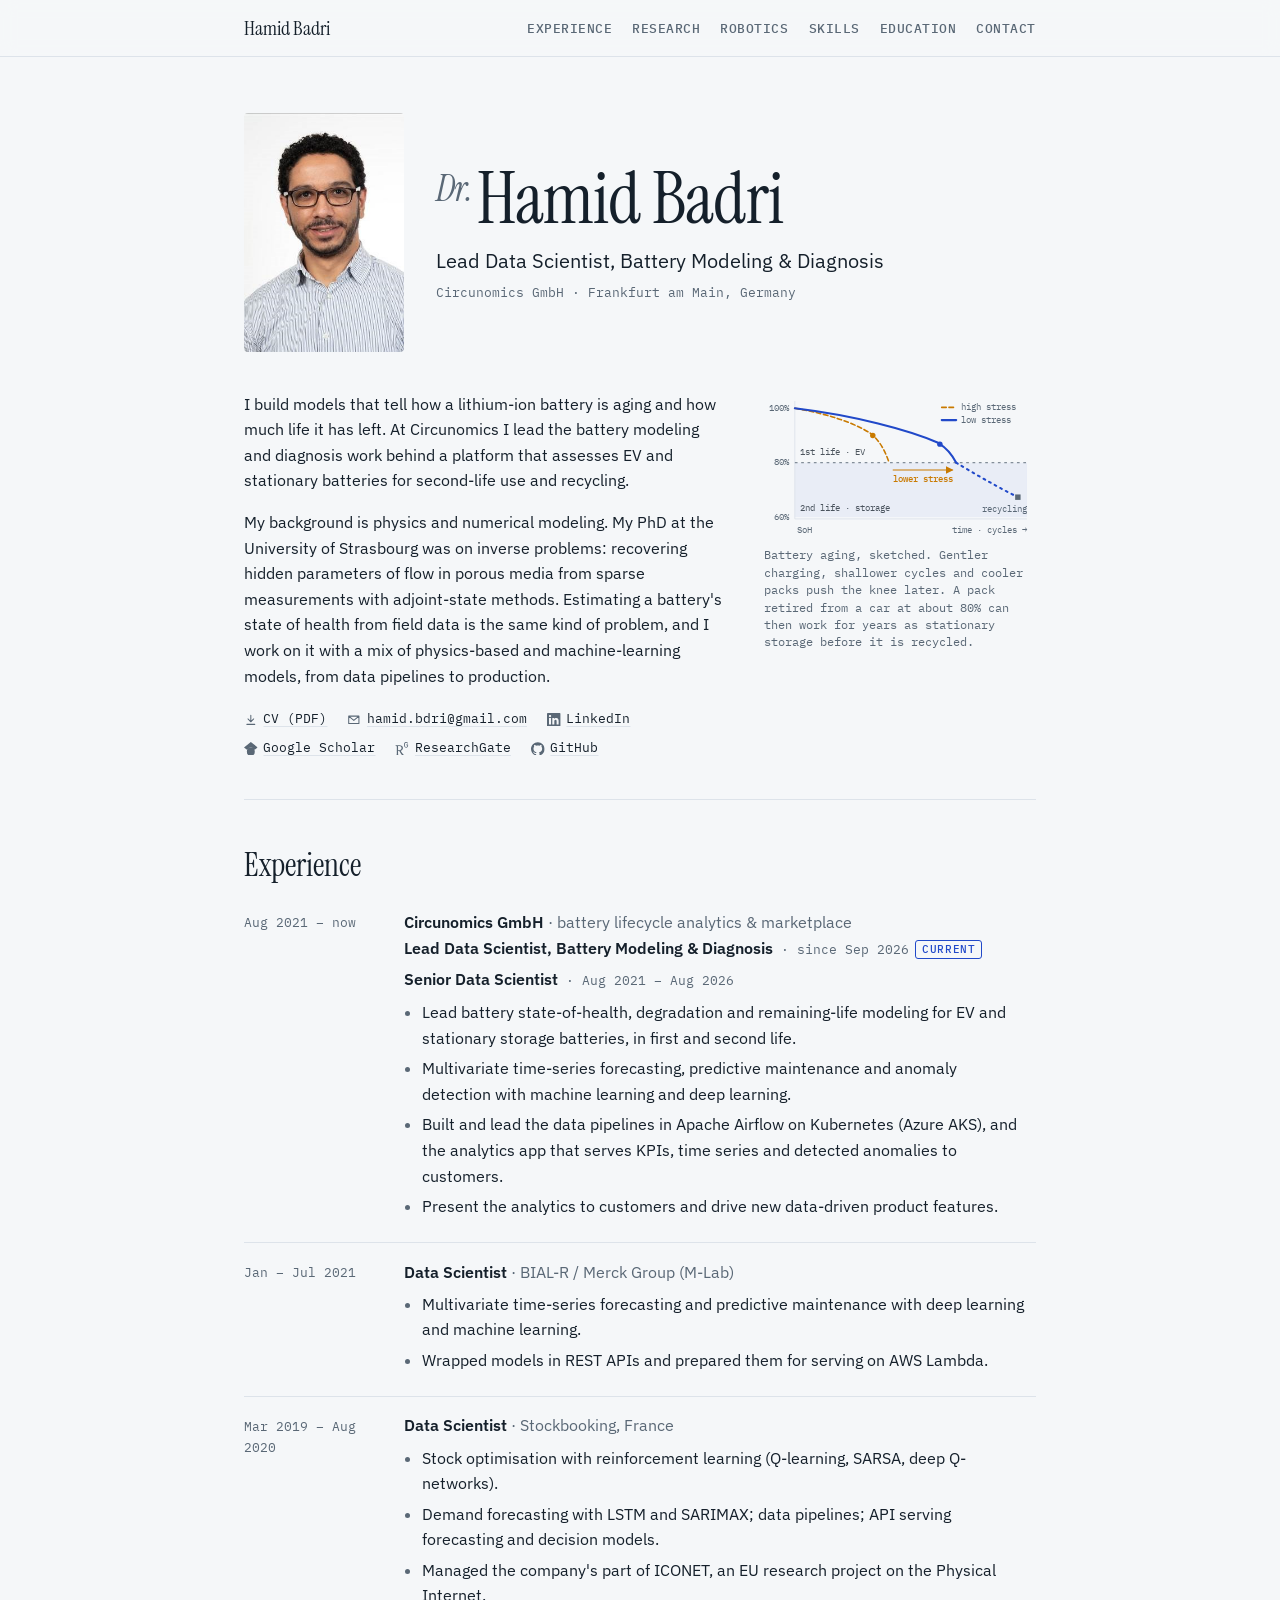
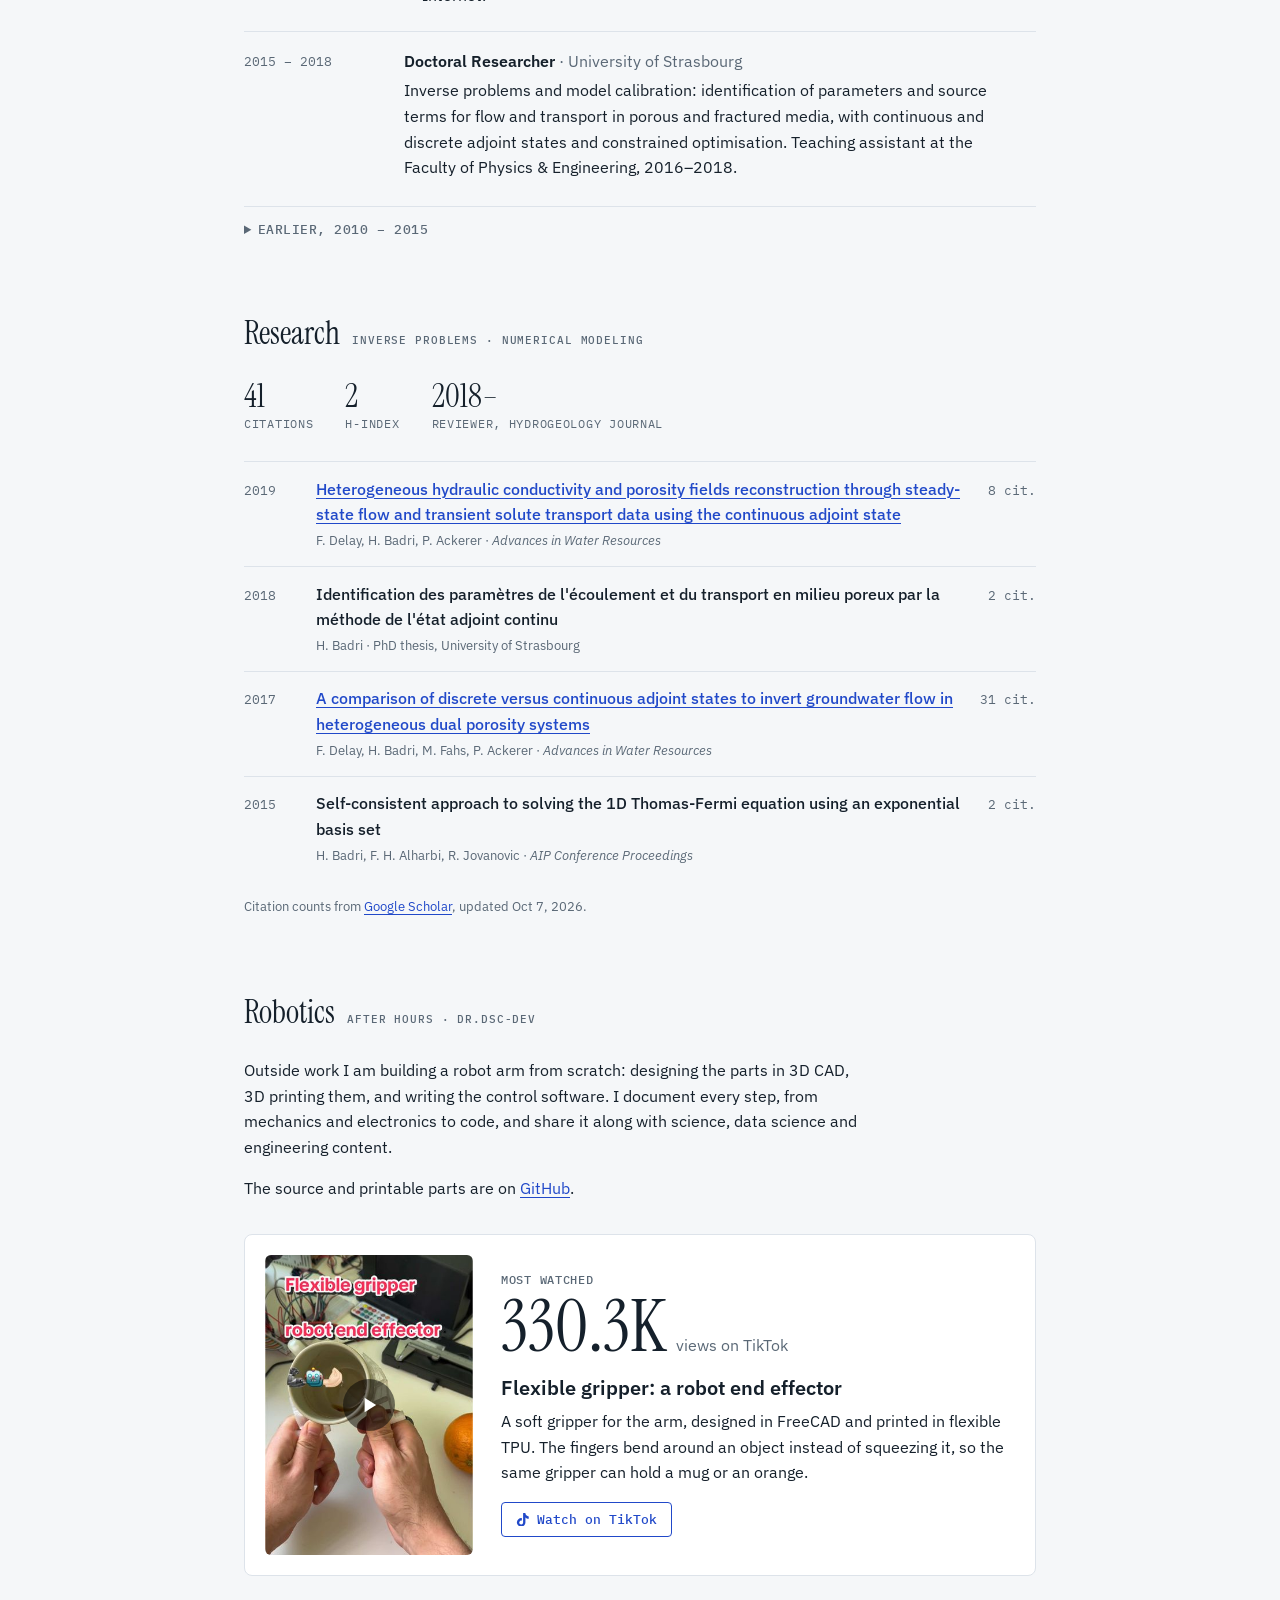
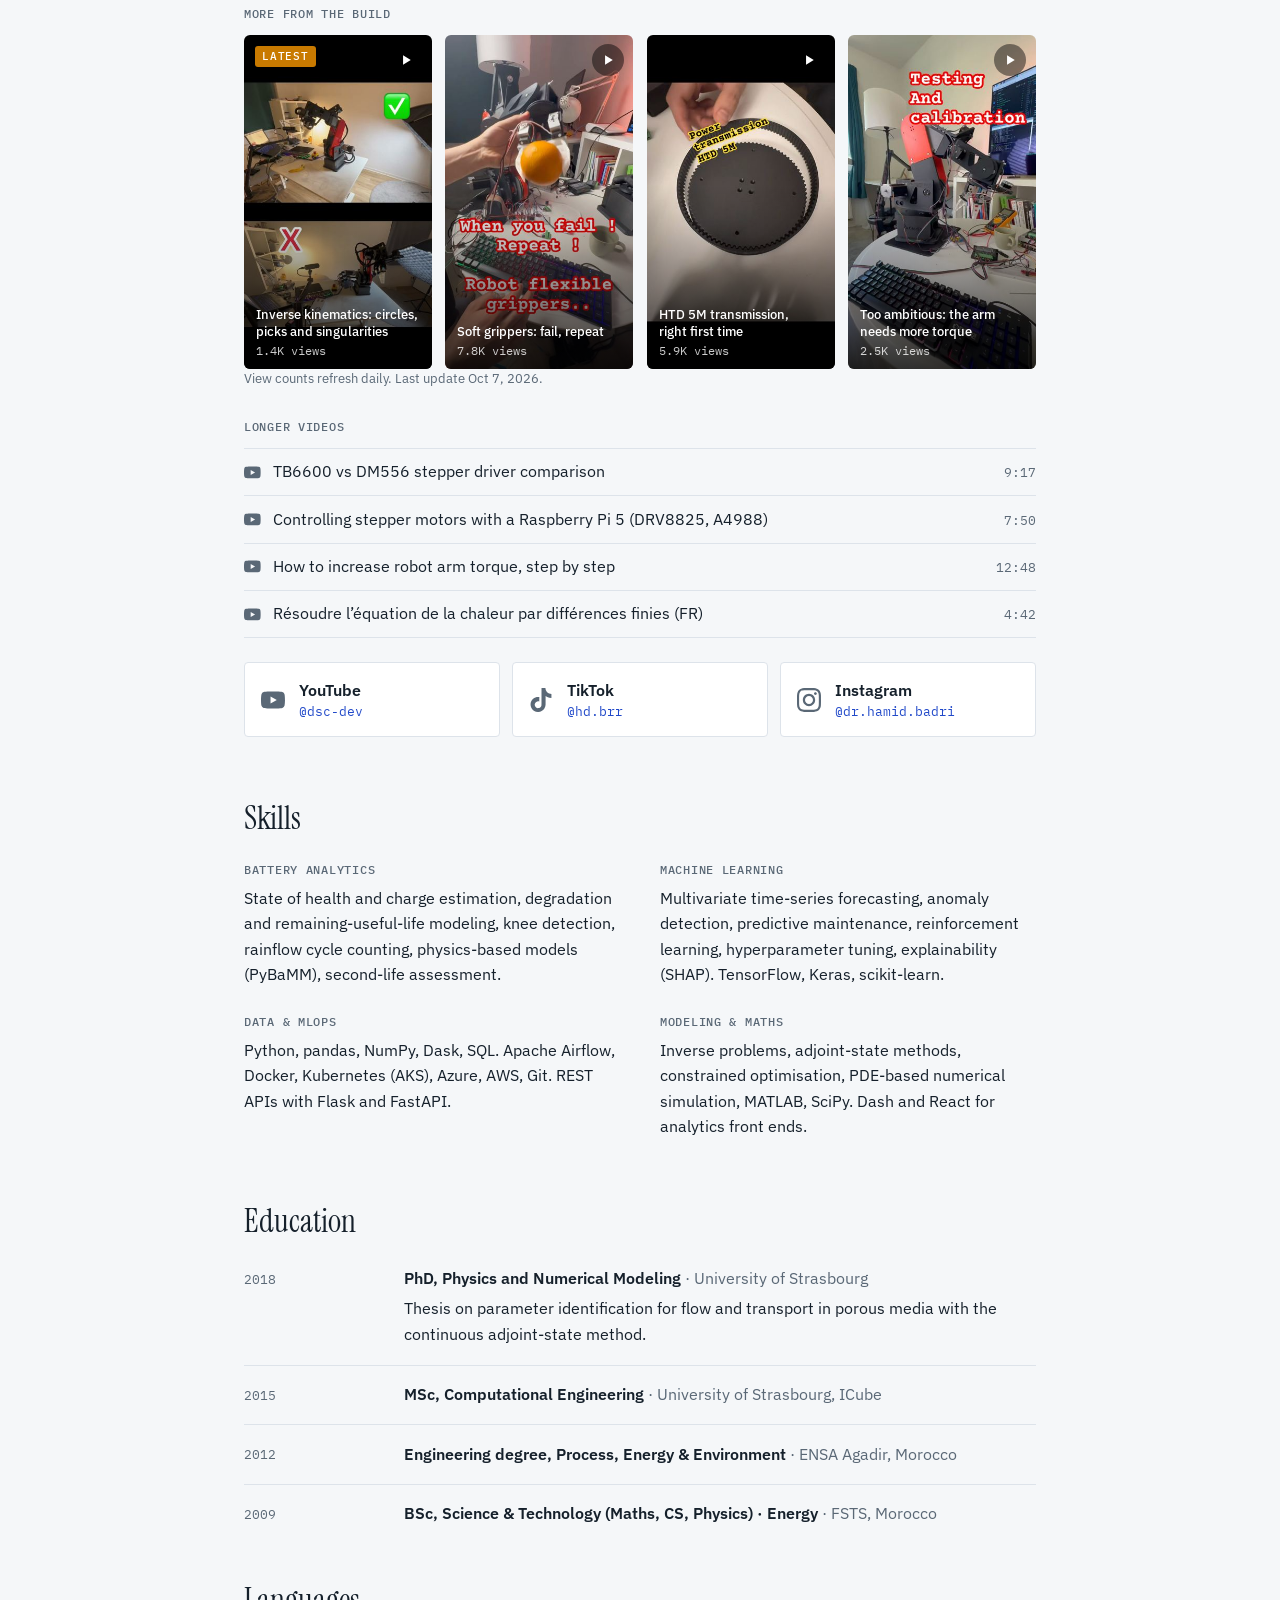
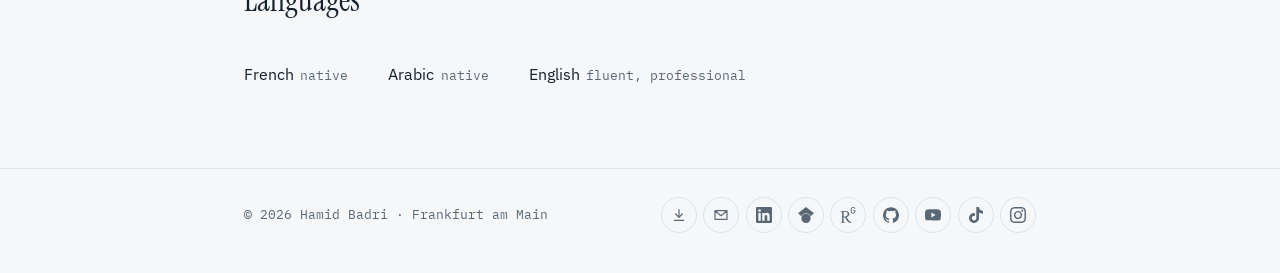
==== index.html @ 224bb5d9 "Add Google Search Console verification tag Co-Authored-By: Claude Opus 5.5 <noreply@anthropic.com>" ====
<!DOCTYPE html>
<html lang="en">
<head>
<meta charset="utf-8">
<meta name="viewport" content="width=device-width, initial-scale=1, viewport-fit=cover">
<title>Dr. Hamid Badri · Lead Data Scientist, Battery Modeling</title>
<meta name="description" content="Dr. Hamid Badri, Lead Data Scientist in battery modeling and diagnosis at Circunomics. PhD, University of Strasbourg. Machine learning, inverse problems, robotics.">
<meta name="author" content="Hamid Badri">
<meta name="robots" content="index, follow, max-image-preview:large, max-video-preview:-1">
<meta name="google-site-verification" content="HOXvQ1eisDSl-y1SWx3hHBscgWYyPTv-eovRpQu8DPc">
<link rel="canonical" href="https://hamidbdr.github.io/">
<meta name="theme-color" content="#f5f7f9" media="(prefers-color-scheme: light)">
<meta name="theme-color" content="#0e1419" media="(prefers-color-scheme: dark)">

<meta property="og:type" content="profile">
<meta property="og:site_name" content="Hamid Badri">
<meta property="og:url" content="https://hamidbdr.github.io/">
<meta property="og:title" content="Dr. Hamid Badri · Lead Data Scientist, Battery Modeling &amp; Diagnosis">
<meta property="og:description" content="Battery state of health and degradation modeling, machine learning, inverse problems, and a robot arm built from scratch.">
<meta property="og:image" content="https://hamidbdr.github.io/assets/og-image.jpg">
<meta property="og:image:width" content="1200">
<meta property="og:image:height" content="630">
<meta property="og:image:alt" content="Dr. Hamid Badri, Lead Data Scientist, Battery Modeling and Diagnosis">
<meta property="og:locale" content="en_US">
<meta property="profile:first_name" content="Hamid">
<meta property="profile:last_name" content="Badri">
<meta name="twitter:card" content="summary_large_image">
<meta name="twitter:title" content="Dr. Hamid Badri · Lead Data Scientist, Battery Modeling &amp; Diagnosis">
<meta name="twitter:description" content="Battery state of health and degradation modeling, machine learning, inverse problems, and a robot arm built from scratch.">
<meta name="twitter:image" content="https://hamidbdr.github.io/assets/og-image.jpg">

<link rel="icon" type="image/jpeg" href="assets/favicon.jpg">
<link rel="apple-touch-icon" href="assets/favicon.jpg">
<link rel="preconnect" href="https://fonts.googleapis.com">
<link rel="preconnect" href="https://fonts.gstatic.com" crossorigin>
<link rel="stylesheet" href="https://fonts.googleapis.com/css2?family=Instrument+Serif:ital@0;1&family=IBM+Plex+Sans:wght@400;500;600&family=IBM+Plex+Mono:wght@400;500&display=swap">
<link rel="stylesheet" href="assets/style.css">
<script type="application/ld+json">
{
 "@context": "https://schema.org",
 "@graph": [
  {
   "@type": "ProfilePage",
   "@id": "https://hamidbdr.github.io/#page",
   "url": "https://hamidbdr.github.io/",
   "name": "Dr. Hamid Badri, Lead Data Scientist",
   "inLanguage": "en",
   "dateModified": "2026-10-07",
   "mainEntity": {
    "@id": "https://hamidbdr.github.io/#person"
   },
   "primaryImageOfPage": "https://hamidbdr.github.io/assets/og-image.jpg"
  },
  {
   "@type": "Person",
   "@id": "https://hamidbdr.github.io/#person",
   "name": "Hamid Badri",
   "honorificPrefix": "Dr.",
   "givenName": "Hamid",
   "familyName": "Badri",
   "alternateName": [
    "Dr. Hamid Badri",
    "Dr.Dsc-Dev"
   ],
   "url": "https://hamidbdr.github.io/",
   "image": "https://hamidbdr.github.io/assets/photo.jpg",
   "email": "mailto:hamid.bdri@gmail.com",
   "jobTitle": "Lead Data Scientist, Battery Modeling & Diagnosis",
   "worksFor": {
    "@type": "Organization",
    "name": "Circunomics GmbH",
    "url": "https://www.circunomics.com/"
   },
   "address": {
    "@type": "PostalAddress",
    "addressLocality": "Frankfurt am Main",
    "addressCountry": "DE"
   },
   "alumniOf": [
    {
     "@type": "CollegeOrUniversity",
     "name": "University of Strasbourg"
    },
    {
     "@type": "CollegeOrUniversity",
     "name": "École Nationale des Sciences Appliquées d'Agadir"
    }
   ],
   "hasCredential": {
    "@type": "EducationalOccupationalCredential",
    "credentialCategory": "degree",
    "name": "PhD in Physics and Numerical Modeling",
    "recognizedBy": {
     "@type": "CollegeOrUniversity",
     "name": "University of Strasbourg"
    }
   },
   "knowsLanguage": [
    "fr",
    "ar",
    "en"
   ],
   "knowsAbout": [
    "Data science",
    "Machine learning",
    "Deep learning",
    "Battery state of health estimation",
    "Battery degradation modeling",
    "Remaining useful life prediction",
    "Second-life batteries",
    "Time series forecasting",
    "Anomaly detection",
    "Inverse problems",
    "Adjoint-state method",
    "Numerical modeling",
    "Apache Airflow",
    "Kubernetes",
    "Robotics",
    "Inverse kinematics",
    "3D printing",
    "FreeCAD"
   ],
   "sameAs": [
    "https://www.linkedin.com/in/hamid-badri/",
    "https://scholar.google.com/citations?user=9fMwc-wAAAAJ",
    "https://www.researchgate.net/profile/Hamid-Badri",
    "https://github.com/hamidbdr",
    "https://www.youtube.com/@dsc-dev",
    "https://www.tiktok.com/@hd.brr",
    "https://www.instagram.com/dr.hamid.badri/"
   ]
  },
  {
   "@type": "ScholarlyArticle",
   "headline": "A comparison of discrete versus continuous adjoint states to invert groundwater flow in heterogeneous dual porosity systems",
   "datePublished": "2017",
   "sameAs": "https://doi.org/10.1016/j.advwatres.2017.09.022",
   "isPartOf": {
    "@type": "Periodical",
    "name": "Advances in Water Resources"
   },
   "author": [
    {
     "@type": "Person",
     "name": "F. Delay"
    },
    {
     "@id": "https://hamidbdr.github.io/#person"
    },
    {
     "@type": "Person",
     "name": "M. Fahs"
    },
    {
     "@type": "Person",
     "name": "P. Ackerer"
    }
   ]
  },
  {
   "@type": "ScholarlyArticle",
   "headline": "Heterogeneous hydraulic conductivity and porosity fields reconstruction through steady-state flow and transient solute transport data using the continuous adjoint state",
   "datePublished": "2019",
   "sameAs": "https://doi.org/10.1016/j.advwatres.2019.03.014",
   "isPartOf": {
    "@type": "Periodical",
    "name": "Advances in Water Resources"
   },
   "author": [
    {
     "@type": "Person",
     "name": "F. Delay"
    },
    {
     "@id": "https://hamidbdr.github.io/#person"
    },
    {
     "@type": "Person",
     "name": "P. Ackerer"
    }
   ]
  },
  {
   "@type": "VideoObject",
   "name": "Flexible gripper: a robot end effector",
   "description": "A soft robot gripper designed in FreeCAD and printed in flexible TPU; the fingers bend around an object instead of squeezing it.",
   "thumbnailUrl": "https://hamidbdr.github.io/assets/videos/tt-7497985056653249814.jpg",
   "uploadDate": "2025-04-27T13:31:26Z",
   "duration": "PT59S",
   "url": "https://www.tiktok.com/@hd.brr/video/7497985056653249814",
   "author": {
    "@id": "https://hamidbdr.github.io/#person"
   }
  },
  {
   "@type": "VideoObject",
   "name": "Inverse kinematics: circles, picks and singularities",
   "description": "A 3D-printed six-axis robot arm drawing circles and picking objects with inverse kinematics, penalising jumps between solutions to avoid singularities.",
   "thumbnailUrl": "https://hamidbdr.github.io/assets/videos/pr7InxdE5OU.jpg",
   "uploadDate": "2026-04-04T16:00:20-07:00",
   "duration": "PT26S",
   "embedUrl": "https://www.youtube.com/embed/pr7InxdE5OU",
   "url": "https://www.youtube.com/shorts/pr7InxdE5OU",
   "author": {
    "@id": "https://hamidbdr.github.io/#person"
   }
  },
  {
   "@type": "VideoObject",
   "name": "Soft grippers: fail, repeat",
   "description": "Testing flexible TPU grippers on a home-built robot arm.",
   "thumbnailUrl": "https://hamidbdr.github.io/assets/videos/1_WKkzb5Dd4.jpg",
   "uploadDate": "2025-05-03T14:56:42-07:00",
   "duration": "PT16S",
   "embedUrl": "https://www.youtube.com/embed/1_WKkzb5Dd4",
   "url": "https://www.youtube.com/shorts/1_WKkzb5Dd4",
   "author": {
    "@id": "https://hamidbdr.github.io/#person"
   }
  },
  {
   "@type": "VideoObject",
   "name": "HTD 5M transmission, right first time",
   "description": "Designing an HTD 5M belt transmission for the robot arm in FreeCAD.",
   "thumbnailUrl": "https://hamidbdr.github.io/assets/videos/xMZ7kFXE5Jc.jpg",
   "uploadDate": "2025-05-23T08:44:45-07:00",
   "duration": "PT14S",
   "embedUrl": "https://www.youtube.com/embed/xMZ7kFXE5Jc",
   "url": "https://www.youtube.com/shorts/xMZ7kFXE5Jc",
   "author": {
    "@id": "https://hamidbdr.github.io/#person"
   }
  },
  {
   "@type": "VideoObject",
   "name": "Too ambitious: the arm needs more torque",
   "description": "Testing and calibrating the robot arm before upgrading its stepper motors.",
   "thumbnailUrl": "https://hamidbdr.github.io/assets/videos/X-8d8J09OTA.jpg",
   "uploadDate": "2025-06-19T11:51:38-07:00",
   "duration": "PT11S",
   "embedUrl": "https://www.youtube.com/embed/X-8d8J09OTA",
   "url": "https://www.youtube.com/shorts/X-8d8J09OTA",
   "author": {
    "@id": "https://hamidbdr.github.io/#person"
   }
  }
 ]
}
</script>
</head>
<body>
<svg width="0" height="0" style="position:absolute" aria-hidden="true">
  <symbol id="i-linkedin" viewBox="0 0 24 24"><path d="M20.447 20.452h-3.554v-5.569c0-1.328-.027-3.037-1.852-3.037-1.853 0-2.136 1.445-2.136 2.939v5.667H9.351V9h3.414v1.561h.046c.477-.9 1.637-1.85 3.37-1.85 3.601 0 4.267 2.37 4.267 5.455v6.286zM5.337 7.433c-1.144 0-2.063-.926-2.063-2.065 0-1.138.92-2.063 2.063-2.063 1.14 0 2.064.925 2.064 2.063 0 1.139-.925 2.065-2.064 2.065zm1.782 13.019H3.555V9h3.564v11.452zM22.225 0H1.771C.792 0 0 .774 0 1.729v20.542C0 23.227.792 24 1.771 24h20.451C23.2 24 24 23.227 24 22.271V1.729C24 .774 23.2 0 22.222 0h.003z"/></symbol>
  <symbol id="i-googlescholar" viewBox="0 0 24 24"><path d="M5.242 13.769L0 9.5 12 0l12 9.5-5.242 4.269C17.548 11.249 14.978 9.5 12 9.5c-2.977 0-5.548 1.748-6.758 4.269zM12 10a7 7 0 1 0 0 14 7 7 0 0 0 0-14z"/></symbol>
  <symbol id="i-researchgate" viewBox="0 0 24 24"><path d="M19.586 0c-.818 0-1.508.19-2.073.565-.563.377-.97.936-1.213 1.68a3.193 3.193 0 0 0-.112.437 8.365 8.365 0 0 0-.078.53 9 9 0 0 0-.05.727c-.01.282-.013.621-.013 1.016a31.121 31.123 0 0 0 .014 1.017 9 9 0 0 0 .05.727 7.946 7.946 0 0 0 .077.53h-.005a3.334 3.334 0 0 0 .113.438c.245.743.65 1.303 1.214 1.68.565.376 1.256.564 2.075.564.8 0 1.536-.213 2.105-.603.57-.39.94-.916 1.175-1.65.076-.235.135-.558.177-.93a10.9 10.9 0 0 0 .043-1.207v-.82c0-.095-.047-.142-.14-.142h-3.064c-.094 0-.14.047-.14.141v.956c0 .094.046.14.14.14h1.666c.056 0 .084.03.084.086 0 .36 0 .62-.036.865-.038.244-.1.447-.147.606-.108.385-.348.664-.638.876-.29.212-.738.35-1.227.35-.545 0-.901-.15-1.21-.353-.306-.203-.517-.454-.67-.915a3.136 3.136 0 0 1-.147-.762 17.366 17.367 0 0 1-.034-.656c-.01-.26-.014-.572-.014-.939a26.401 26.403 0 0 1 .014-.938 15.821 15.822 0 0 1 .035-.656 3.19 3.19 0 0 1 .148-.76 1.89 1.89 0 0 1 .742-1.01c.344-.244.593-.352 1.137-.352.508 0 .815.096 1.144.303.33.207.528.492.764.925.047.094.111.118.198.07l1.044-.43c.075-.048.09-.115.042-.199a3.549 3.549 0 0 0-.466-.742 3 3 0 0 0-.679-.607 3.313 3.313 0 0 0-.903-.41A4.068 4.068 0 0 0 19.586 0zM8.217 5.836c-1.69 0-3.036.086-4.297.086-1.146 0-2.291 0-3.007-.029v.831l1.088.2c.744.144 1.174.488 1.174 2.264v11.288c0 1.777-.43 2.12-1.174 2.263l-1.088.2v.832c.773-.029 2.12-.086 3.465-.086 1.29 0 2.951.057 3.667.086v-.831l-1.49-.2c-.773-.115-1.174-.487-1.174-2.264v-4.784c.688.057 1.29.057 2.206.057 1.748 3.123 3.41 5.472 4.355 6.56.86 1.032 2.177 1.691 3.839 1.691.487 0 1.003-.086 1.318-.23v-.744c-1.031 0-2.063-.716-2.808-1.518-1.26-1.376-2.95-3.582-4.355-6.074 2.32-.545 4.04-2.722 4.04-4.9 0-3.208-2.492-4.698-5.758-4.698zm-.515 1.29c2.406 0 3.839 1.26 3.839 3.552 0 2.263-1.547 3.782-4.097 3.782-.974 0-1.404-.03-2.063-.086v-7.19c.66-.059 1.547-.059 2.32-.059z"/></symbol>
  <symbol id="i-github" viewBox="0 0 24 24"><path d="M12 .297c-6.63 0-12 5.373-12 12 0 5.303 3.438 9.8 8.205 11.385.6.113.82-.258.82-.577 0-.285-.01-1.04-.015-2.04-3.338.724-4.042-1.61-4.042-1.61C4.422 18.07 3.633 17.7 3.633 17.7c-1.087-.744.084-.729.084-.729 1.205.084 1.838 1.236 1.838 1.236 1.07 1.835 2.809 1.305 3.495.998.108-.776.417-1.305.76-1.605-2.665-.3-5.466-1.332-5.466-5.93 0-1.31.465-2.38 1.235-3.22-.135-.303-.54-1.523.105-3.176 0 0 1.005-.322 3.3 1.23.96-.267 1.98-.399 3-.405 1.02.006 2.04.138 3 .405 2.28-1.552 3.285-1.23 3.285-1.23.645 1.653.24 2.873.12 3.176.765.84 1.23 1.91 1.23 3.22 0 4.61-2.805 5.625-5.475 5.92.42.36.81 1.096.81 2.22 0 1.606-.015 2.896-.015 3.286 0 .315.21.69.825.57C20.565 22.092 24 17.592 24 12.297c0-6.627-5.373-12-12-12"/></symbol>
  <symbol id="i-youtube" viewBox="0 0 24 24"><path d="M23.498 6.186a3.016 3.016 0 0 0-2.122-2.136C19.505 3.545 12 3.545 12 3.545s-7.505 0-9.377.505A3.017 3.017 0 0 0 .502 6.186C0 8.07 0 12 0 12s0 3.93.502 5.814a3.016 3.016 0 0 0 2.122 2.136c1.871.505 9.376.505 9.376.505s7.505 0 9.377-.505a3.015 3.015 0 0 0 2.122-2.136C24 15.93 24 12 24 12s0-3.93-.502-5.814zM9.545 15.568V8.432L15.818 12l-6.273 3.568z"/></symbol>
  <symbol id="i-tiktok" viewBox="0 0 24 24"><path d="M12.525.02c1.31-.02 2.61-.01 3.91-.02.08 1.53.63 3.09 1.75 4.17 1.12 1.11 2.7 1.62 4.24 1.79v4.03c-1.44-.05-2.89-.35-4.2-.97-.57-.26-1.1-.59-1.62-.93-.01 2.92.01 5.84-.02 8.75-.08 1.4-.54 2.79-1.35 3.94-1.31 1.92-3.58 3.17-5.91 3.21-1.43.08-2.86-.31-4.08-1.03-2.02-1.19-3.44-3.37-3.65-5.71-.02-.5-.03-1-.01-1.49.18-1.9 1.12-3.72 2.58-4.96 1.66-1.44 3.98-2.13 6.15-1.72.02 1.48-.04 2.96-.04 4.44-.99-.32-2.15-.23-3.02.37-.63.41-1.11 1.04-1.36 1.75-.21.51-.15 1.07-.14 1.61.24 1.64 1.82 3.02 3.5 2.87 1.12-.01 2.19-.66 2.77-1.61.19-.33.4-.67.41-1.06.1-1.79.06-3.57.07-5.36.01-4.03-.01-8.05.02-12.07z"/></symbol>
  <symbol id="i-instagram" viewBox="0 0 24 24"><path d="M12 0C8.74 0 8.333.015 7.053.072 5.775.132 4.905.333 4.14.63c-.789.306-1.459.717-2.126 1.384S.935 3.35.63 4.14C.333 4.905.131 5.775.072 7.053.012 8.333 0 8.74 0 12s.015 3.667.072 4.947c.06 1.277.261 2.148.558 2.913.306.788.717 1.459 1.384 2.126.667.666 1.336 1.079 2.126 1.384.766.296 1.636.499 2.913.558C8.333 23.988 8.74 24 12 24s3.667-.015 4.947-.072c1.277-.06 2.148-.262 2.913-.558.788-.306 1.459-.718 2.126-1.384.666-.667 1.079-1.335 1.384-2.126.296-.765.499-1.636.558-2.913.06-1.28.072-1.687.072-4.947s-.015-3.667-.072-4.947c-.06-1.277-.262-2.149-.558-2.913-.306-.789-.718-1.459-1.384-2.126C21.319 1.347 20.651.935 19.86.63c-.765-.297-1.636-.499-2.913-.558C15.667.012 15.26 0 12 0zm0 2.16c3.203 0 3.585.016 4.85.071 1.17.055 1.805.249 2.227.415.562.217.96.477 1.382.896.419.42.679.819.896 1.381.164.422.36 1.057.413 2.227.057 1.266.07 1.646.07 4.85s-.015 3.585-.074 4.85c-.061 1.17-.256 1.805-.421 2.227-.224.562-.479.96-.899 1.382-.419.419-.824.679-1.38.896-.42.164-1.065.36-2.235.413-1.274.057-1.649.07-4.859.07-3.211 0-3.586-.015-4.859-.074-1.171-.061-1.816-.256-2.236-.421-.569-.224-.96-.479-1.379-.899-.421-.419-.69-.824-.9-1.38-.165-.42-.359-1.065-.42-2.235-.045-1.26-.061-1.649-.061-4.844 0-3.196.016-3.586.061-4.861.061-1.17.255-1.814.42-2.234.21-.57.479-.96.9-1.381.419-.419.81-.689 1.379-.898.42-.166 1.051-.361 2.221-.421 1.275-.045 1.65-.06 4.859-.06l.045.03zm0 3.678c-3.405 0-6.162 2.76-6.162 6.162 0 3.405 2.76 6.162 6.162 6.162 3.405 0 6.162-2.76 6.162-6.162 0-3.405-2.76-6.162-6.162-6.162zM12 16c-2.21 0-4-1.79-4-4s1.79-4 4-4 4 1.79 4 4-1.79 4-4 4zm7.846-10.405c0 .795-.646 1.44-1.44 1.44-.795 0-1.44-.646-1.44-1.44 0-.794.646-1.439 1.44-1.439.793-.001 1.44.645 1.44 1.439z"/></symbol>
  <symbol id="i-cv" viewBox="0 0 24 24"><path fill="none" stroke="currentColor" stroke-width="1.8" stroke-linecap="round" stroke-linejoin="round" d="M12 4v11 M7 10.5l5 5 5-5 M5 20h14"/></symbol>
  <symbol id="i-mail" viewBox="0 0 24 24"><path fill="none" stroke="currentColor" stroke-width="1.8" stroke-linejoin="round" d="M3 5.5h18v13H3z M3.5 6l8.5 7 8.5-7"/></symbol>
</svg>

<header class="bar">
  <div class="wrap">
    <a class="mark" href="#top">Hamid Badri</a>
    <nav aria-label="Sections">
      <a href="#experience">Experience</a>
      <a href="#research">Research</a>
      <a href="#workshop">Robotics</a>
      <a href="#skills">Skills</a>
      <a href="#education">Education</a>
      <a href="#contact">Contact</a>
    </nav>
  </div>
</header>

<main class="wrap" id="top">

  <div class="hero">
    <img src="assets/photo.jpg" alt="Portrait of Dr. Hamid Badri" fetchpriority="high" width="285" height="425">
    <div>
      <h1><em>Dr.</em>Hamid Badri</h1>
      <p class="role">Lead Data Scientist, Battery Modeling &amp; Diagnosis</p>
      <p class="where">Circunomics GmbH · Frankfurt am Main, Germany</p>
    </div>
  </div>

  <div class="lede">
    <div>
      <p>I build models that tell how a lithium-ion battery is aging and how much life it has left. At Circunomics I lead the battery modeling and diagnosis work behind a platform that assesses EV and stationary batteries for second-life use and recycling.</p>
      <p>My background is physics and numerical modeling. My PhD at the University of Strasbourg was on inverse problems: recovering hidden parameters of flow in porous media from sparse measurements with adjoint-state methods. Estimating a battery's state of health from field data is the same kind of problem, and I work on it with a mix of physics-based and machine-learning models, from data pipelines to production.</p>
      <div class="links">
        <a href="CV_HamidBadri.pdf" download><svg class="ico" aria-hidden="true"><use href="#i-cv"/></svg><span class="lbl-t">CV (PDF)</span></a>
        <button class="copy" type="button" id="copy-email" data-email="hamid.bdri@gmail.com" title="Copy email address"><svg class="ico" aria-hidden="true"><use href="#i-mail"/></svg><span class="lbl-t">hamid.bdri@gmail.com</span></button>
        <a href="https://www.linkedin.com/in/hamid-badri/" target="_blank" rel="noopener"><svg class="ico" aria-hidden="true"><use href="#i-linkedin"/></svg><span class="lbl-t">LinkedIn</span></a>
        <a href="https://scholar.google.com/citations?user=9fMwc-wAAAAJ" target="_blank" rel="noopener"><svg class="ico" aria-hidden="true"><use href="#i-googlescholar"/></svg><span class="lbl-t">Google Scholar</span></a>
        <a href="https://www.researchgate.net/profile/Hamid-Badri" target="_blank" rel="noopener"><svg class="ico" aria-hidden="true"><use href="#i-researchgate"/></svg><span class="lbl-t">ResearchGate</span></a>
        <a href="https://github.com/hamidbdr" target="_blank" rel="noopener"><svg class="ico" aria-hidden="true"><use href="#i-github"/></svg><span class="lbl-t">GitHub</span></a>
      </div>
    </div>

    <figure class="fade" aria-labelledby="fade-cap">
      <svg viewBox="0 0 300 162" role="img" aria-label="Sketch of battery state of health over time. Under high stress the curve bends at a knee and reaches 80 percent early. Under lower stress the knee comes later and first life lasts longer. Below 80 percent the pack continues in a second life as stationary storage, then goes to recycling.">
        <defs>
          <marker id="arr" viewBox="0 0 8 8" refX="7" refY="4" markerWidth="7" markerHeight="7" orient="auto"><path d="M0 0L8 4L0 8z" class="arrhead"/></marker>
        </defs>
        <rect class="band" x="34" y="78" width="256" height="60"/>
        <line class="ax" x1="34" y1="10" x2="34" y2="140"/>
        <line class="ax" x1="34" y1="140" x2="290" y2="140"/>
        <line class="eol" x1="34" y1="78" x2="290" y2="78"/>
        <text class="lbl" x="28" y="21" text-anchor="end">100%</text>
        <text class="lbl" x="28" y="81" text-anchor="end">80%</text>
        <text class="lbl" x="28" y="141" text-anchor="end">60%</text>
        <text class="lbl zone" x="40" y="70">1st life · EV</text>
        <text class="lbl zone" x="40" y="131">2nd life · storage</text>
        <path class="hi" d="M34 18 C 70 24, 100 34, 118 46 C 128 54, 134 66, 138 78"/>
        <circle class="kneept" cx="120" cy="48" r="3"/>
        <path class="curve" d="M34 18 C 100 26, 160 42, 192 56 C 202 62, 208 70, 212 78"/>
        <circle class="kneept lo" cx="194" cy="57.5" r="3"/>
        <path class="second" d="M212 78 C 232 90, 256 104, 280 116"/>
        <rect class="recy" x="277" y="113" width="6" height="6"/>
        <line class="ext" x1="142" y1="86" x2="208" y2="86" marker-end="url(#arr)"/>
        <text class="lbl-k" x="175" y="99" text-anchor="middle">lower stress</text>
        <text class="lbl" x="290" y="132" text-anchor="end">recycling</text>
        <line class="hi" x1="196" y1="17" x2="212" y2="17"/>
        <text class="lbl" x="217" y="20">high stress</text>
        <line class="curve" x1="196" y1="31" x2="212" y2="31"/>
        <text class="lbl" x="217" y="34">low stress</text>
        <text class="lbl" x="36" y="156">SoH</text>
        <text class="lbl" x="290" y="156" text-anchor="end">time · cycles →</text>
      </svg>
      <figcaption id="fade-cap">Battery aging, sketched. Gentler charging, shallower cycles and cooler packs push the knee later. A pack retired from a car at about 80% can then work for years as stationary storage before it is recycled.</figcaption>
    </figure>
  </div>

  <section id="experience" aria-labelledby="h-exp">
    <h2 id="h-exp">Experience</h2>

    <div class="entry">
      <div class="when">Aug 2021 – now</div>
      <div>
        <h3>Circunomics GmbH <span class="org">· battery lifecycle analytics &amp; marketplace</span></h3>
        <ul class="roles">
          <li><b>Lead Data Scientist, Battery Modeling &amp; Diagnosis</b> · since Sep 2026<span class="now">Current</span></li>
          <li><b>Senior Data Scientist</b> · Aug 2021 – Aug 2026</li>
        </ul>
        <ul>
          <li>Lead battery state-of-health, degradation and remaining-life modeling for EV and stationary storage batteries, in first and second life.</li>
          <li>Multivariate time-series forecasting, predictive maintenance and anomaly detection with machine learning and deep learning.</li>
          <li>Built and lead the data pipelines in Apache Airflow on Kubernetes (Azure AKS), and the analytics app that serves KPIs, time series and detected anomalies to customers.</li>
          <li>Present the analytics to customers and drive new data-driven product features.</li>
        </ul>
      </div>
    </div>

    <div class="entry">
      <div class="when">Jan – Jul 2021</div>
      <div>
        <h3>Data Scientist <span class="org">· BIAL-R / Merck Group (M-Lab)</span></h3>
        <ul>
          <li>Multivariate time-series forecasting and predictive maintenance with deep learning and machine learning.</li>
          <li>Wrapped models in REST APIs and prepared them for serving on AWS Lambda.</li>
        </ul>
      </div>
    </div>

    <div class="entry">
      <div class="when">Mar 2019 – Aug 2020</div>
      <div>
        <h3>Data Scientist <span class="org">· Stockbooking, France</span></h3>
        <ul>
          <li>Stock optimisation with reinforcement learning (Q-learning, SARSA, deep Q-networks).</li>
          <li>Demand forecasting with LSTM and SARIMAX; data pipelines; API serving forecasting and decision models.</li>
          <li>Managed the company's part of ICONET, an EU research project on the Physical Internet.</li>
        </ul>
      </div>
    </div>

    <div class="entry">
      <div class="when">2015 – 2018</div>
      <div>
        <h3>Doctoral Researcher <span class="org">· University of Strasbourg</span></h3>
        <p>Inverse problems and model calibration: identification of parameters and source terms for flow and transport in porous and fractured media, with continuous and discrete adjoint states and constrained optimisation. Teaching assistant at the Faculty of Physics &amp; Engineering, 2016–2018.</p>
      </div>
    </div>

    <details class="earlier">
      <summary>Earlier, 2010 – 2015</summary>
      <div class="entry">
        <div class="when">2015 · 5 mo</div>
        <div><h3>Li-ion battery modeling <span class="org">· ICube / QEERI, Qatar</span></h3>
        <p>Nonlinear thermal and multi-physics model of lithium-ion batteries.</p></div>
      </div>
      <div class="entry">
        <div class="when">2014 · 1 mo</div>
        <div><h3>Consultant <span class="org">· Qatar Environment and Energy Research Institute</span></h3></div>
      </div>
      <div class="entry">
        <div class="when">2013</div>
        <div><h3>Technical Manager <span class="org">· GREEN-CAR, Morocco</span></h3>
        <p>Design and build of a solar-car prototype.</p></div>
      </div>
      <div class="entry">
        <div class="when">2012 · 4 mo</div>
        <div><h3>Graduation project <span class="org">· OCP SA, Morocco</span></h3>
        <p>Raised plant availability: flocculation and decanter process, automation system and operator GUI.</p></div>
      </div>
      <div class="entry">
        <div class="when">2010 – 2011</div>
        <div><h3>Technical Manager, team of 10 <span class="org">· ENSAcar, Shell Eco-marathon Europe 2011</span></h3>
        <p>Built a four-wheel urban-concept car for the competition in Germany.</p></div>
      </div>
    </details>
  </section>

  <section id="research" aria-labelledby="h-res">
    <h2 id="h-res">Research <small>Inverse problems · numerical modeling</small></h2>

    <div class="metrics">
      <div><b data-stat="scholar.citations">41</b><span>Citations</span></div>
      <div><b data-stat="scholar.hindex">2</b><span>h-index</span></div>
      <div><b>2018–</b><span>Reviewer, Hydrogeology Journal</span></div>
    </div>

    <ol class="pubs">
      <li>
        <span class="yr">2019</span>
        <span><a class="t" href="https://doi.org/10.1016/j.advwatres.2019.03.014" target="_blank" rel="noopener">Heterogeneous hydraulic conductivity and porosity fields reconstruction through steady-state flow and transient solute transport data using the continuous adjoint state</a>
        <span class="meta">F. Delay, H. Badri, P. Ackerer · <i>Advances in Water Resources</i></span></span>
        <span class="cit"><span data-stat="scholar.conductivity2019">8</span> cit.</span>
      </li>
      <li>
        <span class="yr">2018</span>
        <span><span class="t">Identification des paramètres de l'écoulement et du transport en milieu poreux par la méthode de l'état adjoint continu</span>
        <span class="meta">H. Badri · PhD thesis, University of Strasbourg</span></span>
        <span class="cit"><span data-stat="scholar.thesis2018">2</span> cit.</span>
      </li>
      <li>
        <span class="yr">2017</span>
        <span><a class="t" href="https://doi.org/10.1016/j.advwatres.2017.09.022" target="_blank" rel="noopener">A comparison of discrete versus continuous adjoint states to invert groundwater flow in heterogeneous dual porosity systems</a>
        <span class="meta">F. Delay, H. Badri, M. Fahs, P. Ackerer · <i>Advances in Water Resources</i></span></span>
        <span class="cit"><span data-stat="scholar.adjoint2017">31</span> cit.</span>
      </li>
      <li>
        <span class="yr">2015</span>
        <span><span class="t">Self-consistent approach to solving the 1D Thomas-Fermi equation using an exponential basis set</span>
        <span class="meta">H. Badri, F. H. Alharbi, R. Jovanovic · <i>AIP Conference Proceedings</i></span></span>
        <span class="cit"><span data-stat="scholar.thomasfermi2015">2</span> cit.</span>
      </li>
    </ol>
    <p class="note">Citation counts from <a href="https://scholar.google.com/citations?user=9fMwc-wAAAAJ" target="_blank" rel="noopener">Google Scholar</a>, updated <time data-stat-date>October 2026</time>.</p>
  </section>

  <section id="workshop" class="workshop" aria-labelledby="h-work">
    <h2 id="h-work">Robotics <small>After hours · Dr.Dsc-Dev</small></h2>
    <p>Outside work I am building a robot arm from scratch: designing the parts in 3D CAD, 3D printing them, and writing the control software. I document every step, from mechanics and electronics to code, and share it along with science, data science and engineering content.</p>
    <p>The source and printable parts are on <a href="https://github.com/hamidbdr/robot" target="_blank" rel="noopener">GitHub</a>.</p>
    <div class="feature">
      <a class="short" href="https://www.tiktok.com/@hd.brr/video/7497985056653249814" data-preview="assets/videos/DRyZnX0eQtg.mp4" target="_blank" rel="noopener">
        <img src="assets/videos/tt-7497985056653249814.jpg" alt="Flexible gripper wrapping around a mug" width="360" height="523" loading="lazy"><svg class="play" viewBox="0 0 24 24" aria-hidden="true"><path d="M8 5.5v13l10.5-6.5z"/></svg>
        <span>Flexible gripper</span></a>
      <div>
        <p class="vh">Most watched</p>
        <p class="big"><b data-stat="tiktok.7497985056653249814">330K</b> views on TikTok</p>
        <h3>Flexible gripper: a robot end effector</h3>
        <p>A soft gripper for the arm, designed in FreeCAD and printed in flexible TPU. The fingers bend around an object instead of squeezing it, so the same gripper can hold a mug or an orange.</p>
        <a class="watch" href="https://www.tiktok.com/@hd.brr/video/7497985056653249814" target="_blank" rel="noopener"><svg class="ico" aria-hidden="true"><use href="#i-tiktok"/></svg>Watch on TikTok</a>
      </div>
    </div>
    <h3 class="vh">More from the build</h3>
    <ul class="shorts">
      <li><a class="short" href="https://www.youtube.com/shorts/pr7InxdE5OU" data-yt="pr7InxdE5OU" data-preview="assets/videos/pr7InxdE5OU.mp4" target="_blank" rel="noopener">
        <img src="assets/videos/pr7InxdE5OU.jpg" alt="Robot arm moving between poses with inverse kinematics" width="360" height="640" loading="lazy"><svg class="play" viewBox="0 0 24 24" aria-hidden="true"><path d="M8 5.5v13l10.5-6.5z"/></svg><em class="badge">Latest</em>
        <span>Inverse kinematics: circles, picks and singularities<small data-stat="youtube.pr7InxdE5OU" data-suffix=" views">1.4K views</small></span></a></li>
      <li><a class="short" href="https://www.youtube.com/shorts/1_WKkzb5Dd4" data-yt="1_WKkzb5Dd4" data-preview="assets/videos/1_WKkzb5Dd4.mp4" target="_blank" rel="noopener">
        <img src="assets/videos/1_WKkzb5Dd4.jpg" alt="Soft TPU gripper holding an orange" width="360" height="640" loading="lazy"><svg class="play" viewBox="0 0 24 24" aria-hidden="true"><path d="M8 5.5v13l10.5-6.5z"/></svg>
        <span>Soft grippers: fail, repeat<small data-stat="youtube.1_WKkzb5Dd4" data-suffix=" views">7.8K views</small></span></a></li>
      <li><a class="short" href="https://www.youtube.com/shorts/xMZ7kFXE5Jc" data-yt="xMZ7kFXE5Jc" data-preview="assets/videos/xMZ7kFXE5Jc.mp4" target="_blank" rel="noopener">
        <img src="assets/videos/xMZ7kFXE5Jc.jpg" alt="3D-printed HTD 5M timing pulley for the robot arm" width="360" height="640" loading="lazy"><svg class="play" viewBox="0 0 24 24" aria-hidden="true"><path d="M8 5.5v13l10.5-6.5z"/></svg>
        <span>HTD 5M transmission, right first time<small data-stat="youtube.xMZ7kFXE5Jc" data-suffix=" views">5.9K views</small></span></a></li>
      <li><a class="short" href="https://www.youtube.com/shorts/X-8d8J09OTA" data-yt="X-8d8J09OTA" data-preview="assets/videos/X-8d8J09OTA.mp4" target="_blank" rel="noopener">
        <img src="assets/videos/X-8d8J09OTA.jpg" alt="Six-axis robot arm on a desk during calibration" width="360" height="640" loading="lazy"><svg class="play" viewBox="0 0 24 24" aria-hidden="true"><path d="M8 5.5v13l10.5-6.5z"/></svg>
        <span>Too ambitious: the arm needs more torque<small data-stat="youtube.X-8d8J09OTA" data-suffix=" views">2.5K views</small></span></a></li>
    </ul>
    <p class="note" data-stat-date-wrap hidden>View counts refresh daily. Last update <time data-stat-date></time>.</p>
    <h3 class="vh">Longer videos</h3>
    <ul class="longs">
      <li><a href="https://www.youtube.com/watch?v=qjNOtJ6ro6I" target="_blank" rel="noopener"><svg class="ico" aria-hidden="true"><use href="#i-youtube"/></svg><span>TB6600 vs DM556 stepper driver comparison</span><time>9:17</time></a></li>
      <li><a href="https://www.youtube.com/watch?v=euWxVMUt-eU" target="_blank" rel="noopener"><svg class="ico" aria-hidden="true"><use href="#i-youtube"/></svg><span>Controlling stepper motors with a Raspberry Pi 5 (DRV8825, A4988)</span><time>7:50</time></a></li>
      <li><a href="https://www.youtube.com/watch?v=3LG7evyGFSM" target="_blank" rel="noopener"><svg class="ico" aria-hidden="true"><use href="#i-youtube"/></svg><span>How to increase robot arm torque, step by step</span><time>12:48</time></a></li>
      <li><a href="https://www.youtube.com/watch?v=-l9PoFrTAm0" target="_blank" rel="noopener"><svg class="ico" aria-hidden="true"><use href="#i-youtube"/></svg><span>Résoudre l’équation de la chaleur par différences finies (FR)</span><time>4:42</time></a></li>
    </ul>
    <ul class="channels">
      <li><a href="https://www.youtube.com/@dsc-dev" target="_blank" rel="noopener"><svg class="ico" aria-hidden="true"><use href="#i-youtube"/></svg><b>YouTube</b><span>@dsc-dev</span></a></li>
      <li><a href="https://www.tiktok.com/@hd.brr" target="_blank" rel="noopener"><svg class="ico" aria-hidden="true"><use href="#i-tiktok"/></svg><b>TikTok</b><span>@hd.brr</span></a></li>
      <li><a href="https://www.instagram.com/dr.hamid.badri/" target="_blank" rel="noopener"><svg class="ico" aria-hidden="true"><use href="#i-instagram"/></svg><b>Instagram</b><span>@dr.hamid.badri</span></a></li>
    </ul>
  </section>

  <section id="skills" aria-labelledby="h-skills">
    <h2 id="h-skills">Skills</h2>
    <div class="skills">
      <div>
        <h3>Battery analytics</h3>
        <p>State of health and charge estimation, degradation and remaining-useful-life modeling, knee detection, rainflow cycle counting, physics-based models (PyBaMM), second-life assessment.</p>
      </div>
      <div>
        <h3>Machine learning</h3>
        <p>Multivariate time-series forecasting, anomaly detection, predictive maintenance, reinforcement learning, hyperparameter tuning, explainability (SHAP). TensorFlow, Keras, scikit-learn.</p>
      </div>
      <div>
        <h3>Data &amp; MLOps</h3>
        <p>Python, pandas, NumPy, Dask, SQL. Apache Airflow, Docker, Kubernetes (AKS), Azure, AWS, Git. REST APIs with Flask and FastAPI.</p>
      </div>
      <div>
        <h3>Modeling &amp; maths</h3>
        <p>Inverse problems, adjoint-state methods, constrained optimisation, PDE-based numerical simulation, MATLAB, SciPy. Dash and React for analytics front ends.</p>
      </div>
    </div>
  </section>

  <section id="education" aria-labelledby="h-edu">
    <h2 id="h-edu">Education</h2>
    <div class="entry">
      <div class="when">2018</div>
      <div><h3>PhD, Physics and Numerical Modeling <span class="org">· University of Strasbourg</span></h3>
      <p>Thesis on parameter identification for flow and transport in porous media with the continuous adjoint-state method.</p></div>
    </div>
    <div class="entry">
      <div class="when">2015</div>
      <div><h3>MSc, Computational Engineering <span class="org">· University of Strasbourg, ICube</span></h3></div>
    </div>
    <div class="entry">
      <div class="when">2012</div>
      <div><h3>Engineering degree, Process, Energy &amp; Environment <span class="org">· ENSA Agadir, Morocco</span></h3></div>
    </div>
    <div class="entry">
      <div class="when">2009</div>
      <div><h3>BSc, Science &amp; Technology (Maths, CS, Physics) · Energy <span class="org">· FSTS, Morocco</span></h3></div>
    </div>

    <h2 style="margin-top:2.5rem">Languages</h2>
    <div class="langs">
      <p>French<span>native</span></p>
      <p>Arabic<span>native</span></p>
      <p>English<span>fluent, professional</span></p>
    </div>
  </section>

</main>

<footer id="contact">
  <div class="wrap">
    <span>© 2026 Hamid Badri · Frankfurt am Main</span>
    <nav class="social" aria-label="Profiles">
      <a href="CV_HamidBadri.pdf" download aria-label="Download CV (PDF)" title="Download CV (PDF)"><svg class="ico" aria-hidden="true"><use href="#i-cv"/></svg></a>
      <a href="mailto:hamid.bdri@gmail.com" aria-label="Email" title="Email"><svg class="ico" aria-hidden="true"><use href="#i-mail"/></svg></a>
      <a href="https://www.linkedin.com/in/hamid-badri/" target="_blank" rel="noopener" aria-label="LinkedIn" title="LinkedIn"><svg class="ico" aria-hidden="true"><use href="#i-linkedin"/></svg></a>
      <a href="https://scholar.google.com/citations?user=9fMwc-wAAAAJ" target="_blank" rel="noopener" aria-label="Google Scholar" title="Google Scholar"><svg class="ico" aria-hidden="true"><use href="#i-googlescholar"/></svg></a>
      <a href="https://www.researchgate.net/profile/Hamid-Badri" target="_blank" rel="noopener" aria-label="ResearchGate" title="ResearchGate"><svg class="ico" aria-hidden="true"><use href="#i-researchgate"/></svg></a>
      <a href="https://github.com/hamidbdr" target="_blank" rel="noopener" aria-label="GitHub" title="GitHub"><svg class="ico" aria-hidden="true"><use href="#i-github"/></svg></a>
      <a href="https://www.youtube.com/@dsc-dev" target="_blank" rel="noopener" aria-label="YouTube" title="YouTube"><svg class="ico" aria-hidden="true"><use href="#i-youtube"/></svg></a>
      <a href="https://www.tiktok.com/@hd.brr" target="_blank" rel="noopener" aria-label="TikTok" title="TikTok"><svg class="ico" aria-hidden="true"><use href="#i-tiktok"/></svg></a>
      <a href="https://www.instagram.com/dr.hamid.badri/" target="_blank" rel="noopener" aria-label="Instagram" title="Instagram"><svg class="ico" aria-hidden="true"><use href="#i-instagram"/></svg></a>
    </nav>
  </div>
</footer>

<script>
  document.getElementById('copy-email').addEventListener('click', function (e) {
    var btn = e.currentTarget, email = btn.dataset.email;
    var done = function () { btn.setAttribute('data-done', ''); setTimeout(function () { btn.removeAttribute('data-done'); }, 1800); };
    if (navigator.clipboard) {
      navigator.clipboard.writeText(email).then(done, function () { window.location.href = 'mailto:' + email; });
    } else {
      window.location.href = 'mailto:' + email;
    }
  });
  if (window.self === window.top) {
    document.querySelectorAll('.short[data-yt]').forEach(function (a) {
      a.addEventListener('click', function (e) {
        e.preventDefault();
        var f = document.createElement('iframe');
        f.src = 'https://www.youtube-nocookie.com/embed/' + a.dataset.yt + '?autoplay=1&playsinline=1&rel=0';
        f.title = a.querySelector('span').firstChild.textContent.trim();
        f.allow = 'autoplay; encrypted-media; picture-in-picture; fullscreen';
        f.allowFullscreen = true;
        a.replaceWith(f);
      });
    });
  }
  // Silent preview loops: play on hover (or when mostly on screen on touch devices).
  if (!matchMedia('(prefers-reduced-motion: reduce)').matches) {
    var canHover = matchMedia('(hover: hover)').matches;
    document.querySelectorAll('.short[data-preview]').forEach(function (a) {
      var v = document.createElement('video');
      v.className = 'preview';
      v.muted = true; v.setAttribute('muted', '');
      v.loop = true; v.playsInline = true;
      v.setAttribute('aria-hidden', 'true');
      a.querySelector('img').after(v);
      var play = function () {
        if (!v.src) v.src = a.dataset.preview; // nothing downloads until the first hover
        v.play().then(function () { a.classList.add('playing'); }).catch(function () {});
      };
      var stop = function () { v.pause(); a.classList.remove('playing'); };
      if (canHover) {
        a.addEventListener('mouseenter', play); a.addEventListener('mouseleave', stop);
        a.addEventListener('focus', play); a.addEventListener('blur', stop);
      } else if ('IntersectionObserver' in window) {
        new IntersectionObserver(function (entries) {
          entries.forEach(function (e) { e.intersectionRatio >= 0.6 ? play() : stop(); });
        }, { threshold: [0, 0.6] }).observe(a);
      }
    });
  }

  // Live numbers: assets/stats.json is refreshed daily by .github/workflows/stats.yml.
  // The HTML keeps the last known values, so the page reads fine if this fails.
  fetch('assets/stats.json', { cache: 'no-cache' }).then(function (r) { return r.ok ? r.json() : null; }).then(function (stats) {
    if (!stats) return;
    var compact = new Intl.NumberFormat('en', { notation: 'compact', maximumFractionDigits: 1 });
    document.querySelectorAll('[data-stat]').forEach(function (el) {
      var v = el.dataset.stat.split('.').reduce(function (o, k) { return o && o[k]; }, stats);
      if (typeof v === 'number') el.textContent = (v >= 1000 ? compact.format(v) : v) + (el.dataset.suffix || '');
    });
    if (stats.updated) {
      var label = new Date(stats.updated + 'T00:00:00Z').toLocaleDateString('en', { month: 'short', day: 'numeric', year: 'numeric', timeZone: 'UTC' });
      document.querySelectorAll('[data-stat-date]').forEach(function (el) { el.textContent = label; el.dateTime = stats.updated; });
      document.querySelectorAll('[data-stat-date-wrap]').forEach(function (el) { el.hidden = false; });
    }
  }).catch(function () {});
</script>
</body>
</html>
---- assets/style.css ----
/* Layout: one reading column; a mono date rail on the left of every entry, like a lab notebook. The hero carries a capacity-fade curve, the shape of the work. */
:root {
  --bg: #f5f7f9;
  --surface: #ffffff;
  --fg: #15202b;
  --muted: #5a6876;
  --line: #dde3ea;
  --accent: #2149c9;
  --knee: #c97a00;
  --font-display: "Instrument Serif", "Iowan Old Style", Georgia, serif;
  --font-body: "IBM Plex Sans", "Segoe UI", system-ui, sans-serif;
  --font-mono: "IBM Plex Mono", ui-monospace, "Cascadia Mono", Consolas, monospace;
  --step--1: 0.8125rem;
  --step-0: 1rem;
  --step-1: 1.25rem;
  --step-3: 2rem;
  --step-5: clamp(2.75rem, 7vw, 4.5rem);
  color-scheme: light;
}
@media (prefers-color-scheme: dark) {
  :root:not([data-theme="light"]) {
    --bg: #0e1419; --surface: #151d24; --fg: #e4eaf0; --muted: #94a3b1;
    --line: #26323d; --accent: #86a4ff; --knee: #f0a93a; color-scheme: dark;
  }
}
:root[data-theme="dark"] {
  --bg: #0e1419; --surface: #151d24; --fg: #e4eaf0; --muted: #94a3b1;
  --line: #26323d; --accent: #86a4ff; --knee: #f0a93a; color-scheme: dark;
}

* { box-sizing: border-box; }
html { scroll-behavior: smooth; scroll-padding-top: 4.5rem; }
@media (prefers-reduced-motion: reduce) { html { scroll-behavior: auto; } }
body {
  margin: 0;
  background: var(--bg);
  color: var(--fg);
  font: 400 var(--step-0)/1.6 var(--font-body);
  -webkit-font-smoothing: antialiased;
}
a { color: var(--accent); text-underline-offset: 0.2em; text-decoration-thickness: 1px; }
a:hover { text-decoration-thickness: 2px; }
:focus-visible { outline: 2px solid var(--accent); outline-offset: 3px; border-radius: 2px; }
img { max-width: 100%; display: block; }

.wrap { max-width: 52rem; margin: 0 auto; padding-inline: 1.25rem; }

/* Top bar */
.bar {
  position: sticky; top: env(safe-area-inset-top, 0px); z-index: 10;
  background: color-mix(in srgb, var(--bg) 88%, transparent);
  backdrop-filter: blur(8px);
  border-bottom: 1px solid var(--line);
}
.bar .wrap { display: flex; align-items: center; gap: 1.5rem; padding-block: 0.75rem; }
.bar .mark { font-family: var(--font-display); font-size: var(--step-1); color: var(--fg); text-decoration: none; white-space: nowrap; }
.bar nav { display: flex; gap: 1.25rem; overflow-x: auto; scrollbar-width: none; margin-left: auto; }
.bar nav a {
  font: 500 var(--step--1)/1 var(--font-mono); letter-spacing: 0.04em; text-transform: uppercase;
  color: var(--muted); text-decoration: none; white-space: nowrap; padding-block: 0.35rem;
}
.bar nav a:hover { color: var(--fg); }

/* Hero */
.hero { display: grid; grid-template-columns: auto minmax(0, 1fr); gap: 2rem; align-items: center; padding-block: 3.5rem 2.5rem; }
.hero img { width: 10rem; height: auto; aspect-ratio: 285 / 425; border-radius: 4px; filter: saturate(0.9); }
.hero h1 { font: 400 var(--step-5)/1 var(--font-display); margin: 0 0 0.75rem; letter-spacing: -0.01em; text-wrap: balance; }
.hero h1 em { color: var(--muted); font-size: 0.5em; vertical-align: 0.6em; margin-right: 0.15em; }
.role { font-size: var(--step-1); line-height: 1.4; margin: 0 0 0.5rem; text-wrap: balance; }
.where { font: 400 var(--step--1)/1.5 var(--font-mono); color: var(--muted); margin: 0; }

.lede { display: grid; grid-template-columns: minmax(0, 1fr) minmax(0, 17rem); gap: 2.5rem; align-items: start; padding-bottom: 2.5rem; border-bottom: 1px solid var(--line); }
.lede p { margin: 0 0 1rem; max-width: 62ch; }
.links { display: flex; flex-wrap: wrap; gap: 0.5rem 1.25rem; margin-top: 1.25rem; font-size: var(--step--1); }
.links a { font-family: var(--font-mono); }
.copy { font: inherit; font-family: var(--font-mono); color: var(--fg); background: none; border: 0; padding: 0; cursor: pointer; }
.copy[data-done]::after { content: "copied"; color: var(--muted); font-size: 0.85em; }

.ico { width: 1.05em; height: 1.05em; flex: none; fill: currentColor; }
.links a, .links .copy { display: inline-flex; align-items: center; gap: 0.45em; }
.links a { color: var(--fg); text-decoration: none; }
.links .lbl-t { text-decoration: underline; text-decoration-color: var(--line); text-underline-offset: 0.25em; }
.links a:hover, .links .copy:hover { color: var(--accent); }
.links a:hover .lbl-t, .links .copy:hover .lbl-t { text-decoration-color: currentColor; }
.links .ico { color: var(--muted); transition: color .15s; }
.links a:hover .ico, .links .copy:hover .ico { color: var(--accent); }
.social { display: flex; flex-wrap: wrap; gap: 0.4rem; }
.social a { display: grid; place-items: center; width: 2.25rem; height: 2.25rem; border: 1px solid var(--line); border-radius: 50%; color: var(--muted); }
.social a:hover { color: var(--accent); border-color: var(--accent); }
.social .ico { width: 1rem; height: 1rem; }

/* Capacity fade figure */
figure.fade { margin: 0; }
figure.fade svg { width: 100%; height: auto; display: block; overflow: visible; }
figure.fade figcaption { font: 400 0.75rem/1.45 var(--font-mono); color: var(--muted); margin-top: 0.5rem; }
.ax { stroke: var(--line); stroke-width: 1; fill: none; }
.band { fill: var(--accent); opacity: 0.06; }
.eol { stroke: var(--muted); stroke-width: 1; stroke-dasharray: 3 4; fill: none; }
.curve { stroke: var(--accent); stroke-width: 2.25; fill: none; stroke-linecap: round; }
.hi { stroke: var(--knee); stroke-width: 1.75; fill: none; stroke-linecap: round; stroke-dasharray: 5 3; }
.second { stroke: var(--accent); stroke-width: 2.25; fill: none; stroke-dasharray: 2 5; stroke-linecap: round; }
.kneept { fill: var(--knee); }
.kneept.lo { fill: var(--accent); }
.recy { fill: var(--muted); }
.ext { stroke: var(--knee); stroke-width: 1.25; fill: none; }
.arrhead { fill: var(--knee); }
.lbl { font: 400 10px var(--font-mono); fill: var(--muted); }
.lbl.zone { fill: var(--fg); opacity: 0.75; }
.lbl-k { font: 500 10px var(--font-mono); fill: var(--knee); }

/* Sections */
section { padding-block: 3rem 1rem; }
h2 {
  display: flex; align-items: baseline; gap: 0.75rem;
  font: 400 var(--step-3)/1.1 var(--font-display); margin: 0 0 1.75rem;
}
h2 small { font: 500 0.6875rem/1 var(--font-mono); letter-spacing: 0.08em; text-transform: uppercase; color: var(--muted); }

.entry { display: grid; grid-template-columns: 8.5rem minmax(0, 1fr); gap: 1.5rem; padding-block: 1.1rem; border-top: 1px solid var(--line); }
.entry:first-of-type { border-top: 0; padding-top: 0; }
.when { font: 400 var(--step--1)/1.6 var(--font-mono); color: var(--muted); font-variant-numeric: tabular-nums; padding-top: 0.15rem; }
.entry h3 { font-size: var(--step-0); font-weight: 600; margin: 0; line-height: 1.45; }
.entry .org { color: var(--muted); font-weight: 400; }
.entry p { margin: 0.35rem 0 0; max-width: 62ch; }
.entry ul { margin: 0.5rem 0 0; padding-left: 1.1rem; max-width: 62ch; }
.entry li { margin-bottom: 0.3rem; }
.entry li::marker { color: var(--muted); }
.roles { list-style: none; padding: 0 !important; margin: 0.15rem 0 0.4rem !important; }
.roles li { font-size: var(--step--1); color: var(--muted); font-family: var(--font-mono); }
.roles li b { color: var(--fg); font-family: var(--font-body); font-weight: 600; font-size: var(--step-0); }
.now { display: inline-block; font: 500 0.6875rem/1 var(--font-mono); letter-spacing: 0.06em; text-transform: uppercase; color: var(--accent); border: 1px solid currentColor; border-radius: 3px; padding: 0.2rem 0.35rem; margin-left: 0.4rem; vertical-align: 0.15em; }

.earlier { margin-top: 0.5rem; border-top: 1px solid var(--line); }
.earlier summary { cursor: pointer; padding-block: 1rem; font: 500 var(--step--1)/1 var(--font-mono); letter-spacing: 0.04em; text-transform: uppercase; color: var(--muted); }
.earlier summary:hover { color: var(--fg); }

/* Research */
.metrics { display: flex; flex-wrap: wrap; gap: 2rem; margin-bottom: 1.75rem; font-family: var(--font-mono); font-variant-numeric: tabular-nums; }
.metrics div { display: grid; gap: 0.15rem; }
.metrics b { font: 400 var(--step-3)/1 var(--font-display); }
.metrics span { font-size: 0.75rem; color: var(--muted); text-transform: uppercase; letter-spacing: 0.06em; }
.pubs { list-style: none; padding: 0; margin: 0; }
.pubs li { display: grid; grid-template-columns: 3.5rem minmax(0, 1fr) auto; gap: 1rem; padding-block: 0.9rem; border-top: 1px solid var(--line); align-items: baseline; }
.pubs .yr, .pubs .cit { font: 400 var(--step--1)/1.5 var(--font-mono); color: var(--muted); font-variant-numeric: tabular-nums; }
.pubs .cit { text-align: right; white-space: nowrap; }
.pubs .t { font-weight: 500; }
.pubs .meta { display: block; font-size: var(--step--1); color: var(--muted); margin-top: 0.2rem; }
.pubs .meta i { font-style: italic; }
.note { font-size: var(--step--1); color: var(--muted); margin-top: 1rem; }

.workshop p { margin: 0 0 1rem; max-width: 62ch; }
.vh { font: 500 0.75rem/1 var(--font-mono); letter-spacing: 0.06em; text-transform: uppercase; color: var(--muted); margin: 2rem 0 0.9rem; }
.shorts { list-style: none; padding: 0; margin: 0; display: grid; grid-template-columns: repeat(4, minmax(0, 1fr)); gap: 0.85rem; }
.shorts li { min-width: 0; }
.shorts a, .shorts iframe { display: block; position: relative; width: 100%; aspect-ratio: 9 / 16; border-radius: 6px; overflow: hidden; border: 0; background: var(--line); }
.shorts img { width: 100%; height: 100%; object-fit: cover; transition: transform .3s; }
.shorts a::after { content: ""; position: absolute; inset: 0; background: linear-gradient(to top, rgb(0 0 0 / .78), rgb(0 0 0 / 0) 55%); }
.shorts a span { position: absolute; z-index: 1; left: 0.75rem; right: 0.75rem; bottom: 0.7rem; color: #fff; font-size: var(--step--1); font-weight: 500; line-height: 1.35; text-wrap: balance; }
.shorts a small { display: block; margin-top: 0.3rem; font: 400 0.75rem/1 var(--font-mono); color: rgb(255 255 255 / .8); }
.shorts .play { position: absolute; z-index: 1; transition: opacity .2s, background .2s; top: 0.6rem; right: 0.6rem; width: 2rem; height: 2rem; padding: 0.45rem; border-radius: 50%; fill: #fff; background: rgb(0 0 0 / .45); }
.short .preview { position: absolute; inset: 0; width: 100%; height: 100%; object-fit: cover; opacity: 0; transition: opacity .25s; pointer-events: none; }
.short.playing .preview { opacity: 1; }
.short.playing .play { opacity: 0; }
.shorts .badge { position: absolute; z-index: 1; top: 0.7rem; left: 0.7rem; font: 500 0.6875rem/1 var(--font-mono); font-style: normal; letter-spacing: 0.06em; text-transform: uppercase; color: #fff; background: var(--knee); padding: 0.3rem 0.45rem; border-radius: 3px; }
.shorts a:hover .play, .shorts a:focus-visible .play { background: var(--accent); }
.shorts a:hover img { transform: scale(1.03); }
@media (prefers-reduced-motion: reduce) { .shorts img, .shorts .play { transition: none; } .shorts a:hover img { transform: none; } }
.feature { display: grid; grid-template-columns: 13rem minmax(0, 1fr); gap: 1.75rem; align-items: center; margin-top: 2rem; padding: 1.25rem; background: var(--surface); border: 1px solid var(--line); border-radius: 8px; }
.feature .short { display: block; position: relative; aspect-ratio: 9 / 13; border-radius: 6px; overflow: hidden; }
.feature .short img { width: 100%; height: 100%; object-fit: cover; }
.feature .short span { display: none; }
.feature .play { position: absolute; top: 50%; left: 50%; translate: -50% -50%; width: 3.25rem; height: 3.25rem; padding: 0.8rem; border-radius: 50%; fill: #fff; background: rgb(0 0 0 / .5); transition: opacity .2s, background .2s; }
.feature .short:hover .play { background: var(--accent); }
.feature .vh { margin: 0 0 0.35rem; }
.feature .big { margin: 0 0 0.75rem; color: var(--muted); }
.feature .big b { font: 400 var(--step-5)/1 var(--font-display); color: var(--fg); margin-right: 0.35rem; font-variant-numeric: tabular-nums; }
.feature h3 { font-size: var(--step-1); font-weight: 600; margin: 0 0 0.5rem; line-height: 1.3; }
.feature p { margin: 0 0 1rem; }
.watch { display: inline-flex; align-items: center; gap: 0.5em; font: 500 var(--step--1)/1 var(--font-mono); padding: 0.6rem 0.9rem; border: 1px solid var(--accent); border-radius: 4px; text-decoration: none; }
.watch:hover { background: var(--accent); color: var(--surface); }
@media (max-width: 52rem) { .shorts { grid-template-columns: repeat(2, minmax(0, 1fr)); } }
@media (max-width: 40rem) { .feature { grid-template-columns: 1fr; gap: 1.25rem; } .feature .short { max-width: 13rem; } }
.longs { list-style: none; padding: 0; margin: 0; }
.longs a { display: grid; grid-template-columns: auto minmax(0, 1fr) auto; gap: 0.75rem; align-items: baseline; padding-block: 0.65rem; border-top: 1px solid var(--line); color: var(--fg); text-decoration: none; }
.longs li:last-child a { border-bottom: 1px solid var(--line); }
.longs .ico { color: var(--muted); align-self: center; }
.longs a:hover, .longs a:hover .ico { color: var(--accent); }
.longs time { font: 400 var(--step--1)/1 var(--font-mono); color: var(--muted); font-variant-numeric: tabular-nums; }

.channels { list-style: none; padding: 0; margin: 1.5rem 0 0; display: grid; grid-template-columns: repeat(auto-fit, minmax(11rem, 1fr)); gap: 0.75rem; }
.channels a { display: grid; grid-template-columns: auto minmax(0, 1fr); column-gap: 0.85rem; align-items: center; padding: 0.9rem 1rem; background: var(--surface); border: 1px solid var(--line); border-radius: 4px; text-decoration: none; color: var(--fg); }
.channels a:hover { border-color: var(--accent); }
.channels b { font-weight: 600; }
.channels .ico { grid-row: span 2; width: 1.5rem; height: 1.5rem; color: var(--muted); }
.channels a:hover .ico { color: var(--accent); }
.channels span { font: 400 var(--step--1)/1.4 var(--font-mono); color: var(--accent); overflow-wrap: anywhere; }

/* Skills */
.skills { display: grid; grid-template-columns: repeat(2, minmax(0, 1fr)); gap: 1.75rem 2.5rem; }
.skills h3 { font: 500 0.75rem/1 var(--font-mono); letter-spacing: 0.06em; text-transform: uppercase; color: var(--muted); margin: 0 0 0.6rem; }
.skills p { margin: 0; }

.langs { display: flex; flex-wrap: wrap; gap: 0.5rem 2.5rem; }
.langs span { color: var(--muted); font-size: var(--step--1); font-family: var(--font-mono); margin-left: 0.4rem; }

footer { margin-top: 3rem; border-top: 1px solid var(--line); }
footer .wrap { display: flex; flex-wrap: wrap; gap: 0.75rem 2rem; justify-content: space-between; align-items: center; padding-block: 1.75rem 2.5rem; font: 400 var(--step--1)/1.5 var(--font-mono); color: var(--muted); }
footer .links { margin: 0; }

@media (max-width: 40rem) {
  .bar .mark { display: none; }
  .bar nav { margin-left: 0; }
  .hero { grid-template-columns: 1fr; gap: 1.25rem; padding-block: 2rem 1.75rem; }
  .hero img { width: 8rem; }
  .lede { grid-template-columns: 1fr; gap: 1.5rem; }
  figure.fade { max-width: 20rem; }
  .entry { grid-template-columns: 1fr; gap: 0.25rem; }
  .skills { grid-template-columns: 1fr; }
  .pubs li { grid-template-columns: minmax(0, 1fr) auto; }
  .pubs .yr { grid-column: 1 / -1; }
}
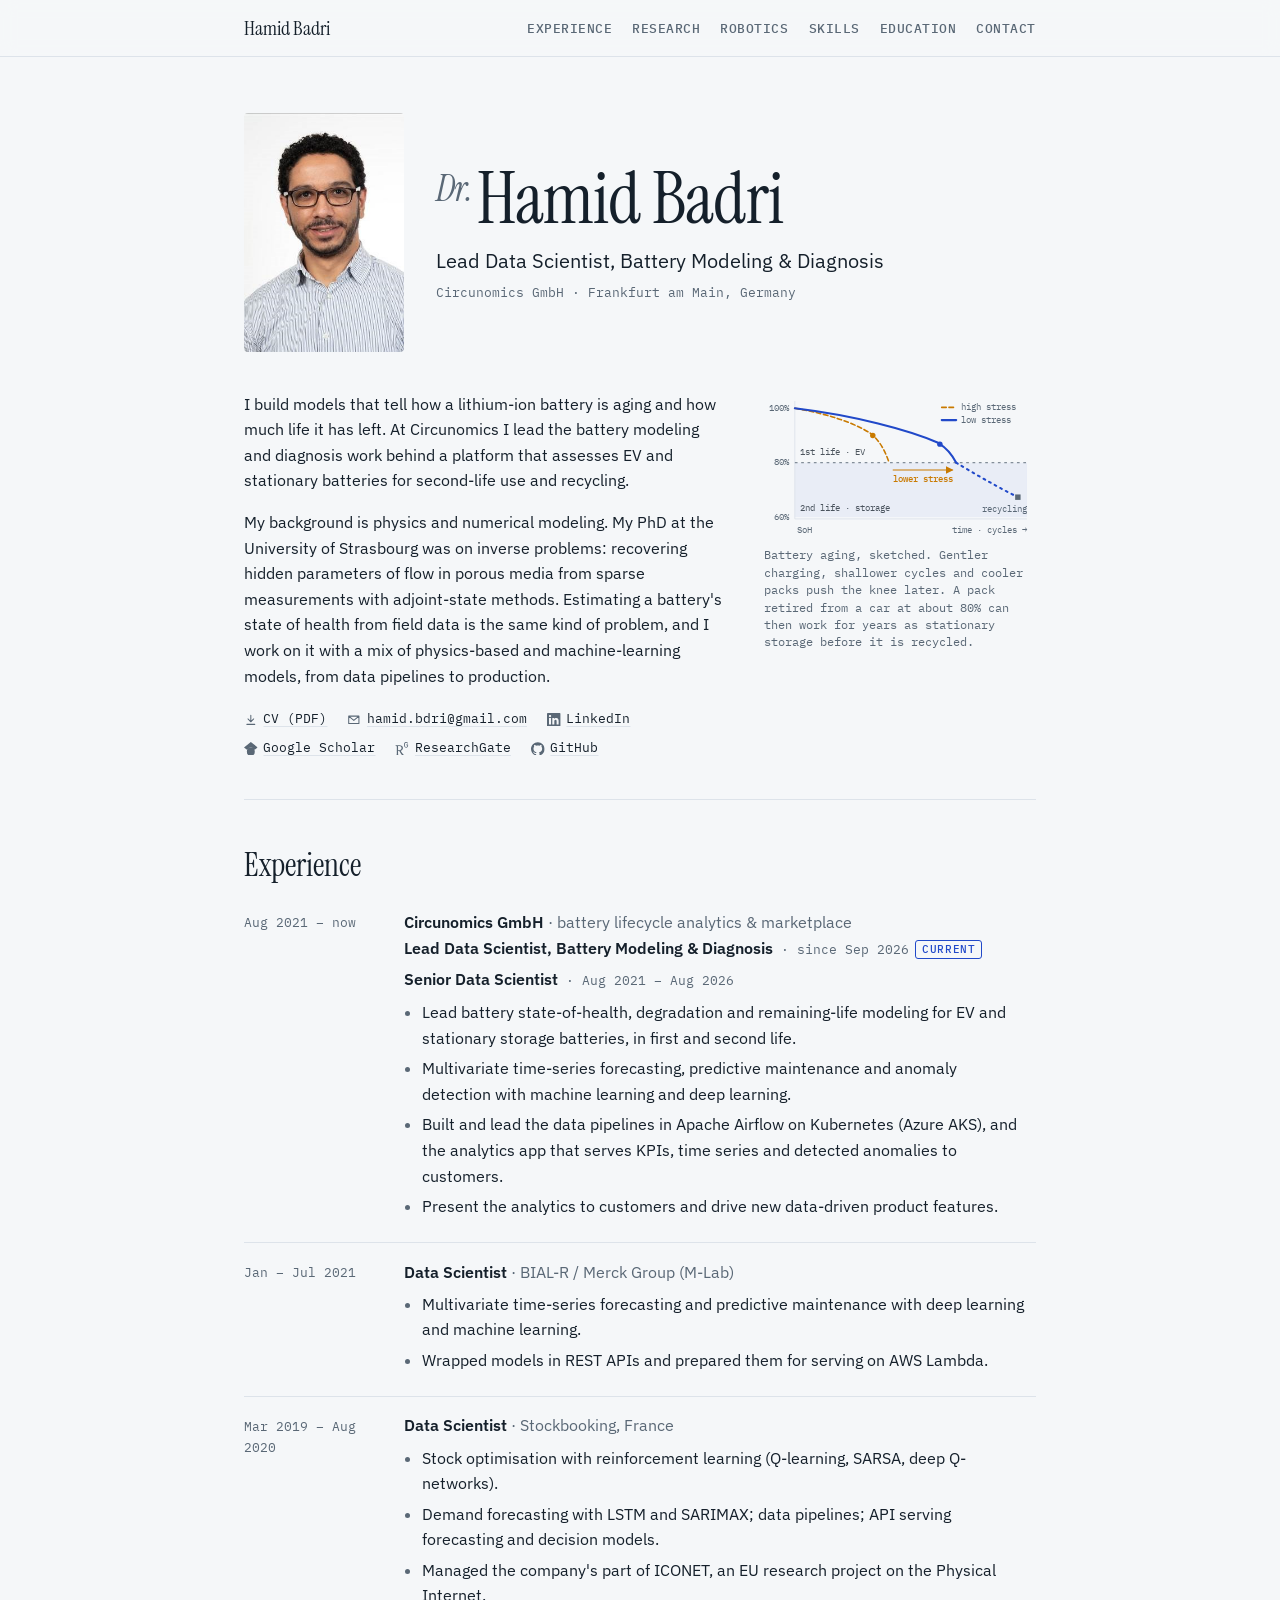
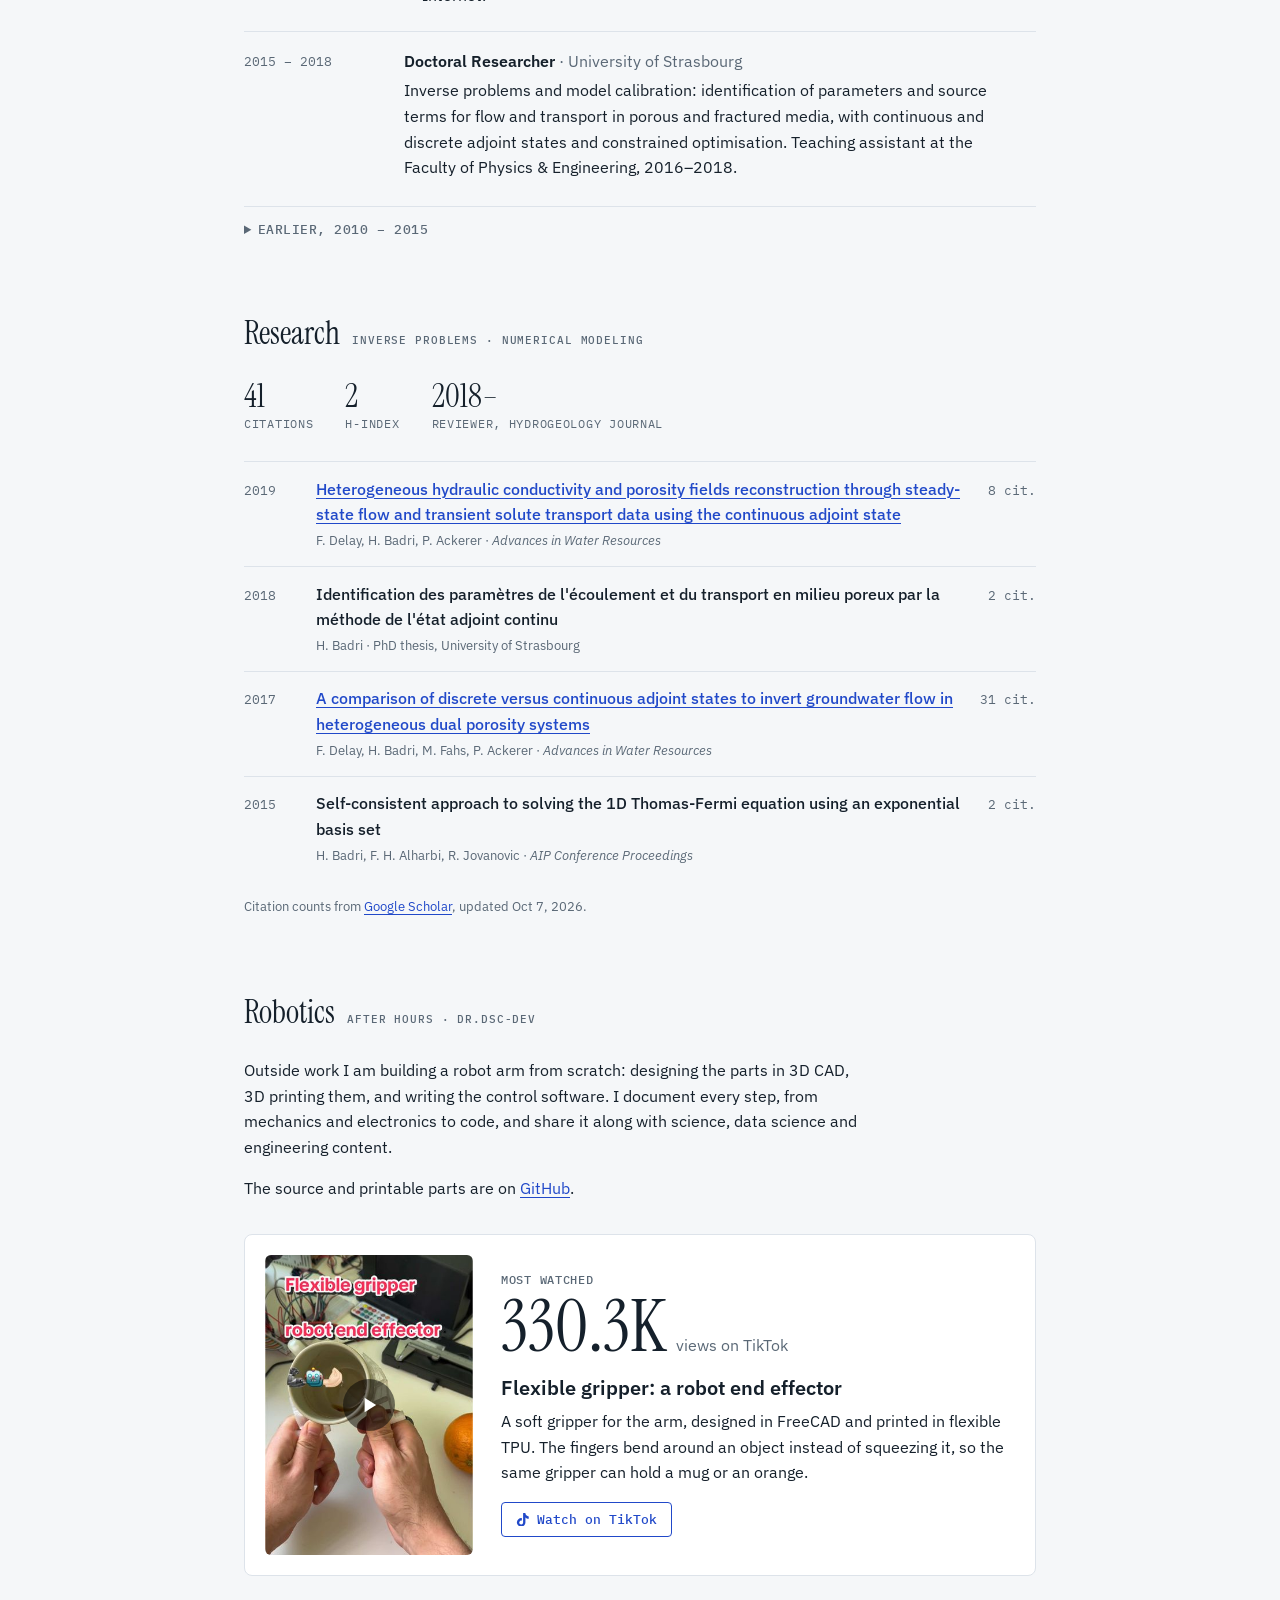
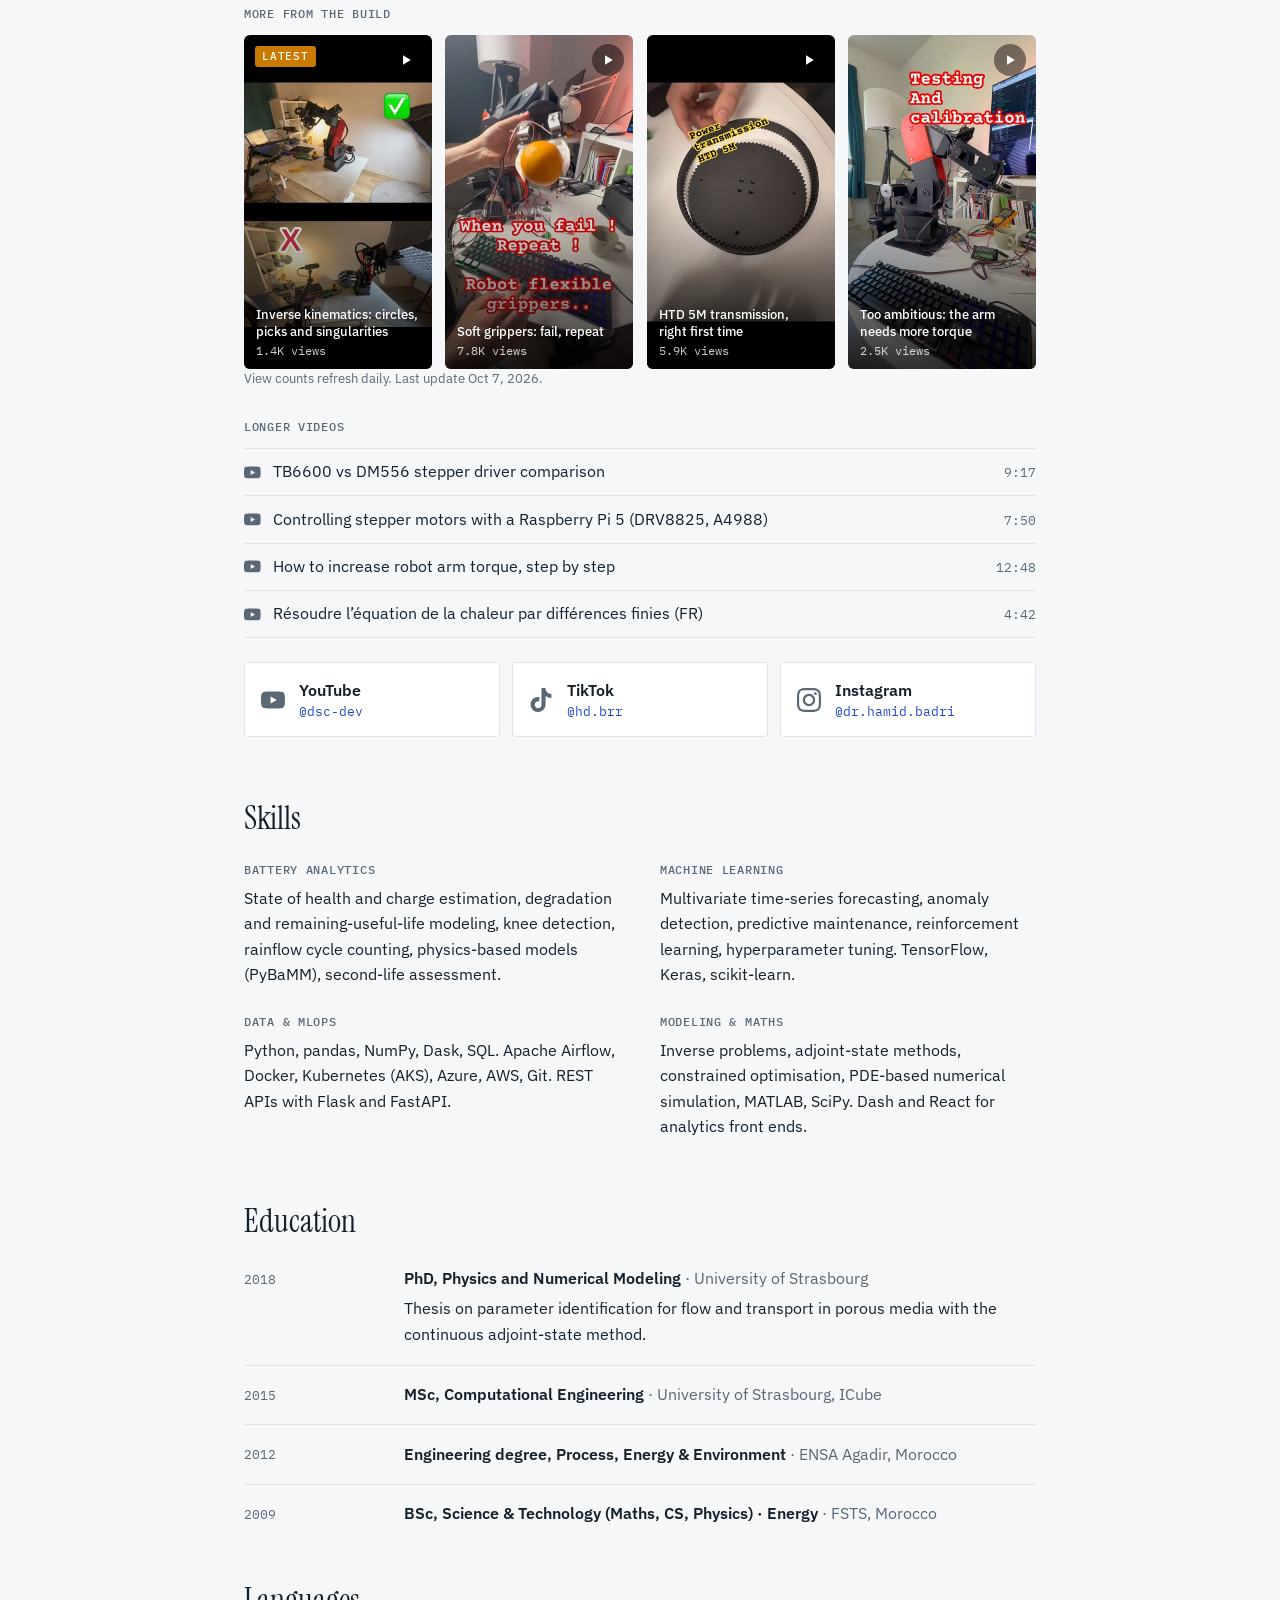
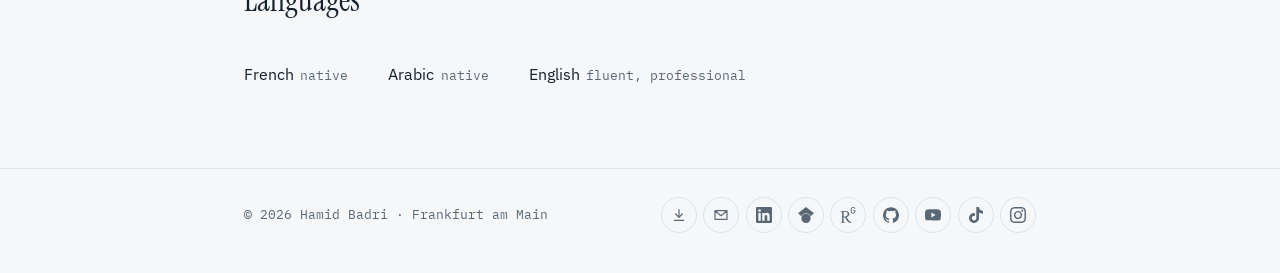
==== commit dfa85c79: "Remove SHAP from the skills on the site and CV Co-Authored-By: Claude Opus 5.5 <noreply@anthropic.co" ====
--- a/index.html
+++ b/index.html
@@ -507,7 +507,7 @@
       </div>
       <div>
         <h3>Machine learning</h3>
-        <p>Multivariate time-series forecasting, anomaly detection, predictive maintenance, reinforcement learning, hyperparameter tuning, explainability (SHAP). TensorFlow, Keras, scikit-learn.</p>
+        <p>Multivariate time-series forecasting, anomaly detection, predictive maintenance, reinforcement learning, hyperparameter tuning. TensorFlow, Keras, scikit-learn.</p>
       </div>
       <div>
         <h3>Data &amp; MLOps</h3>
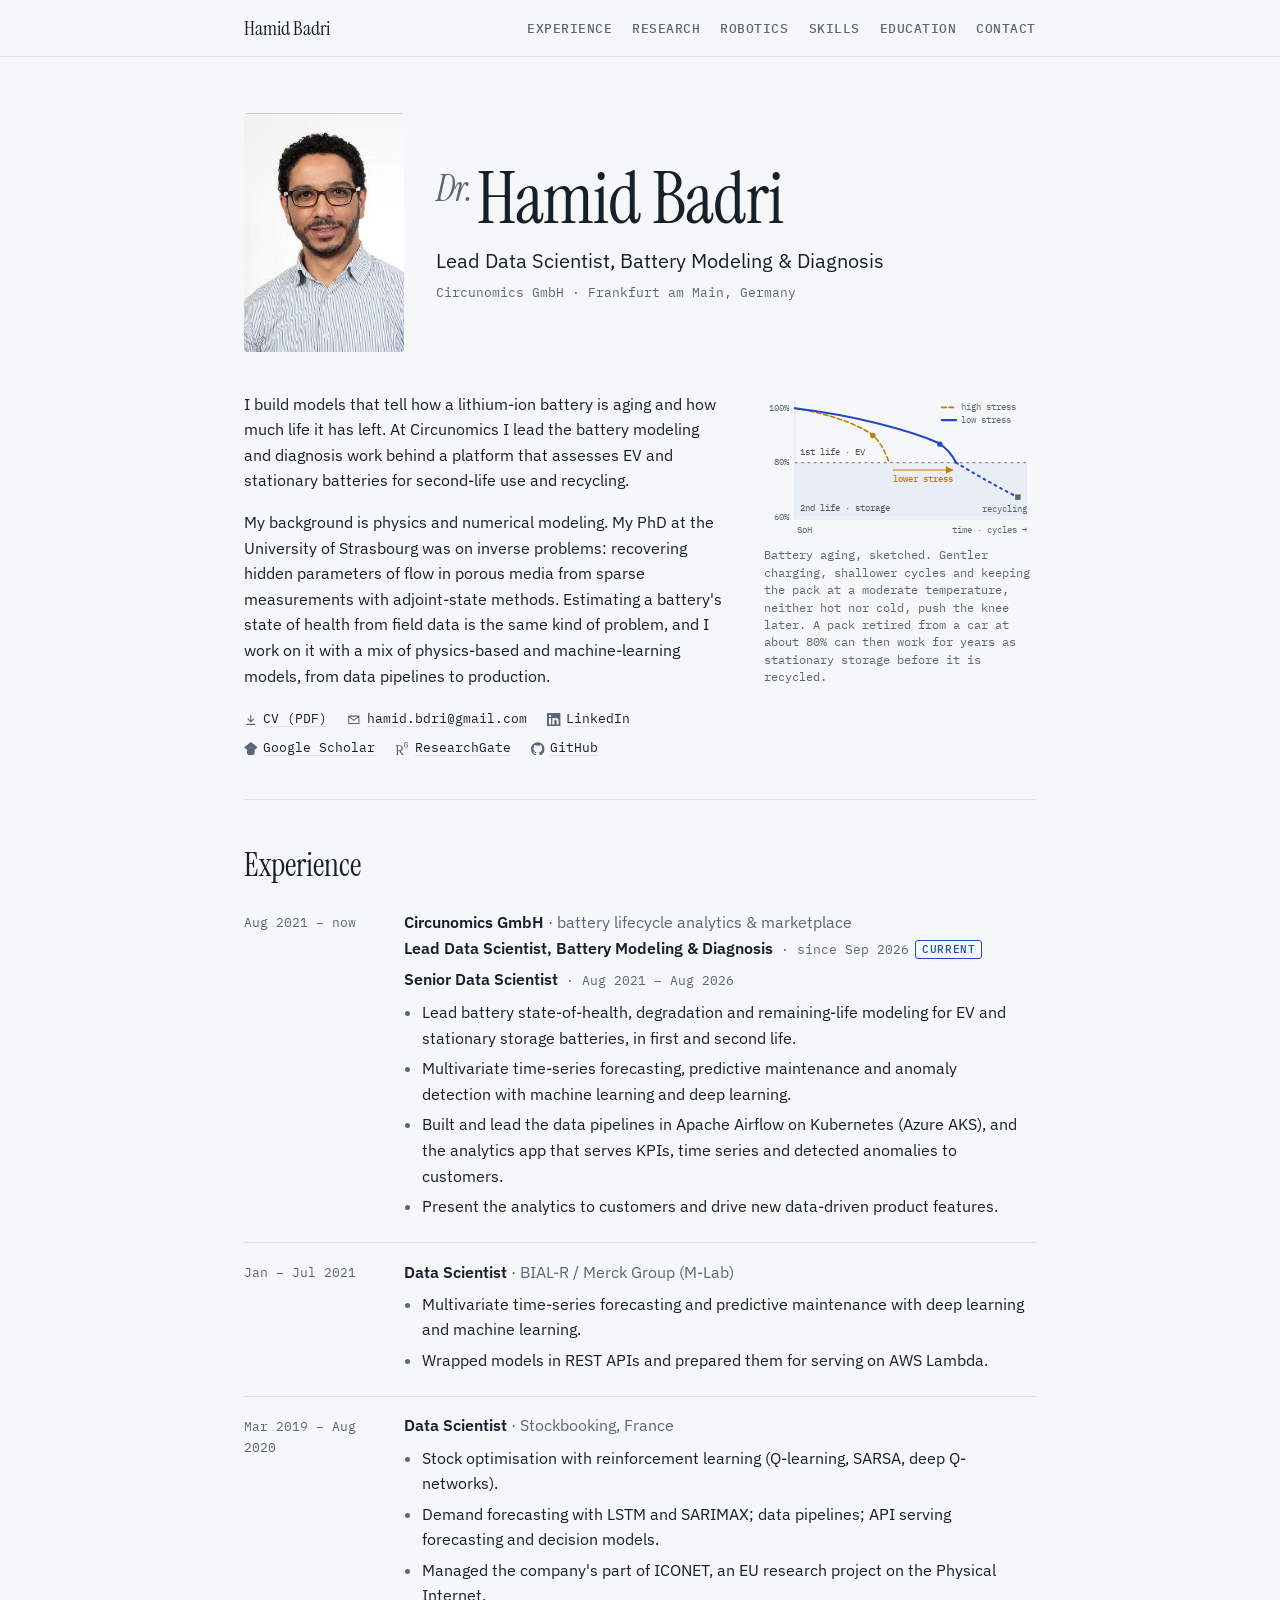
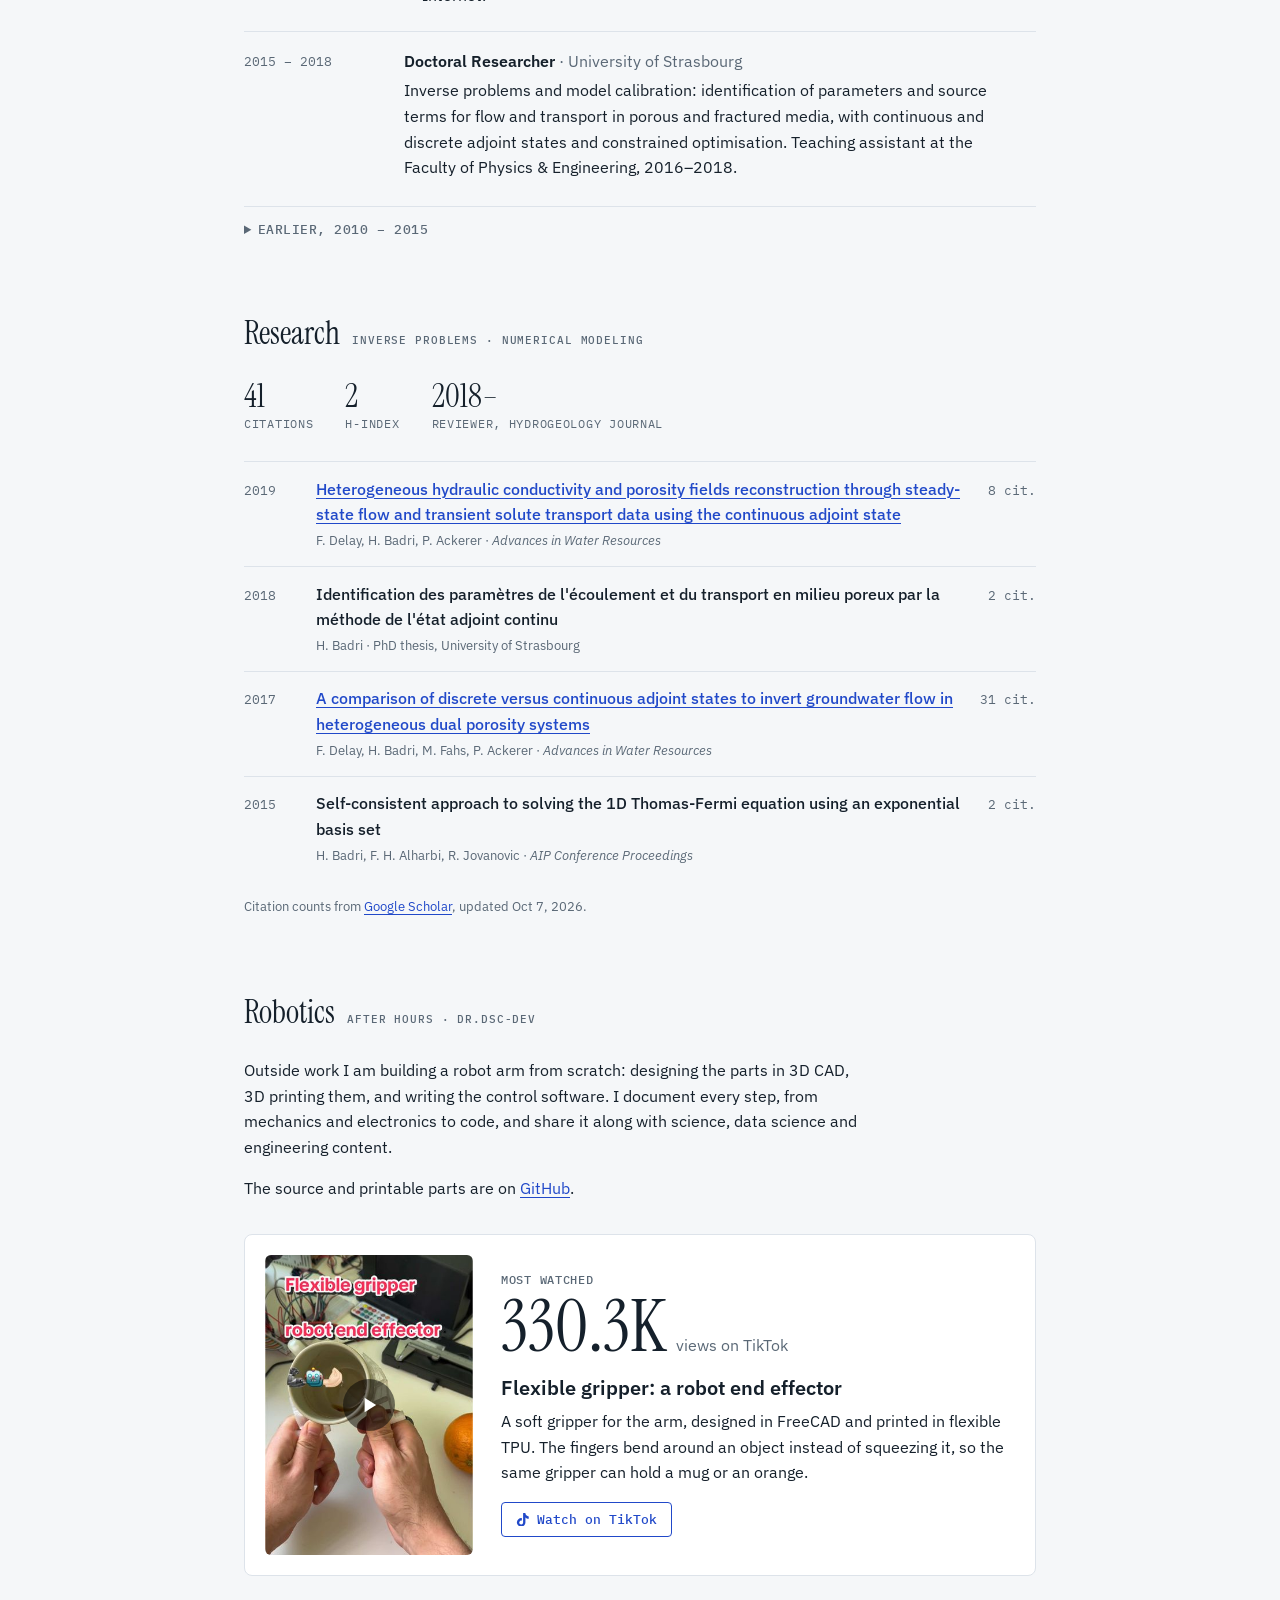
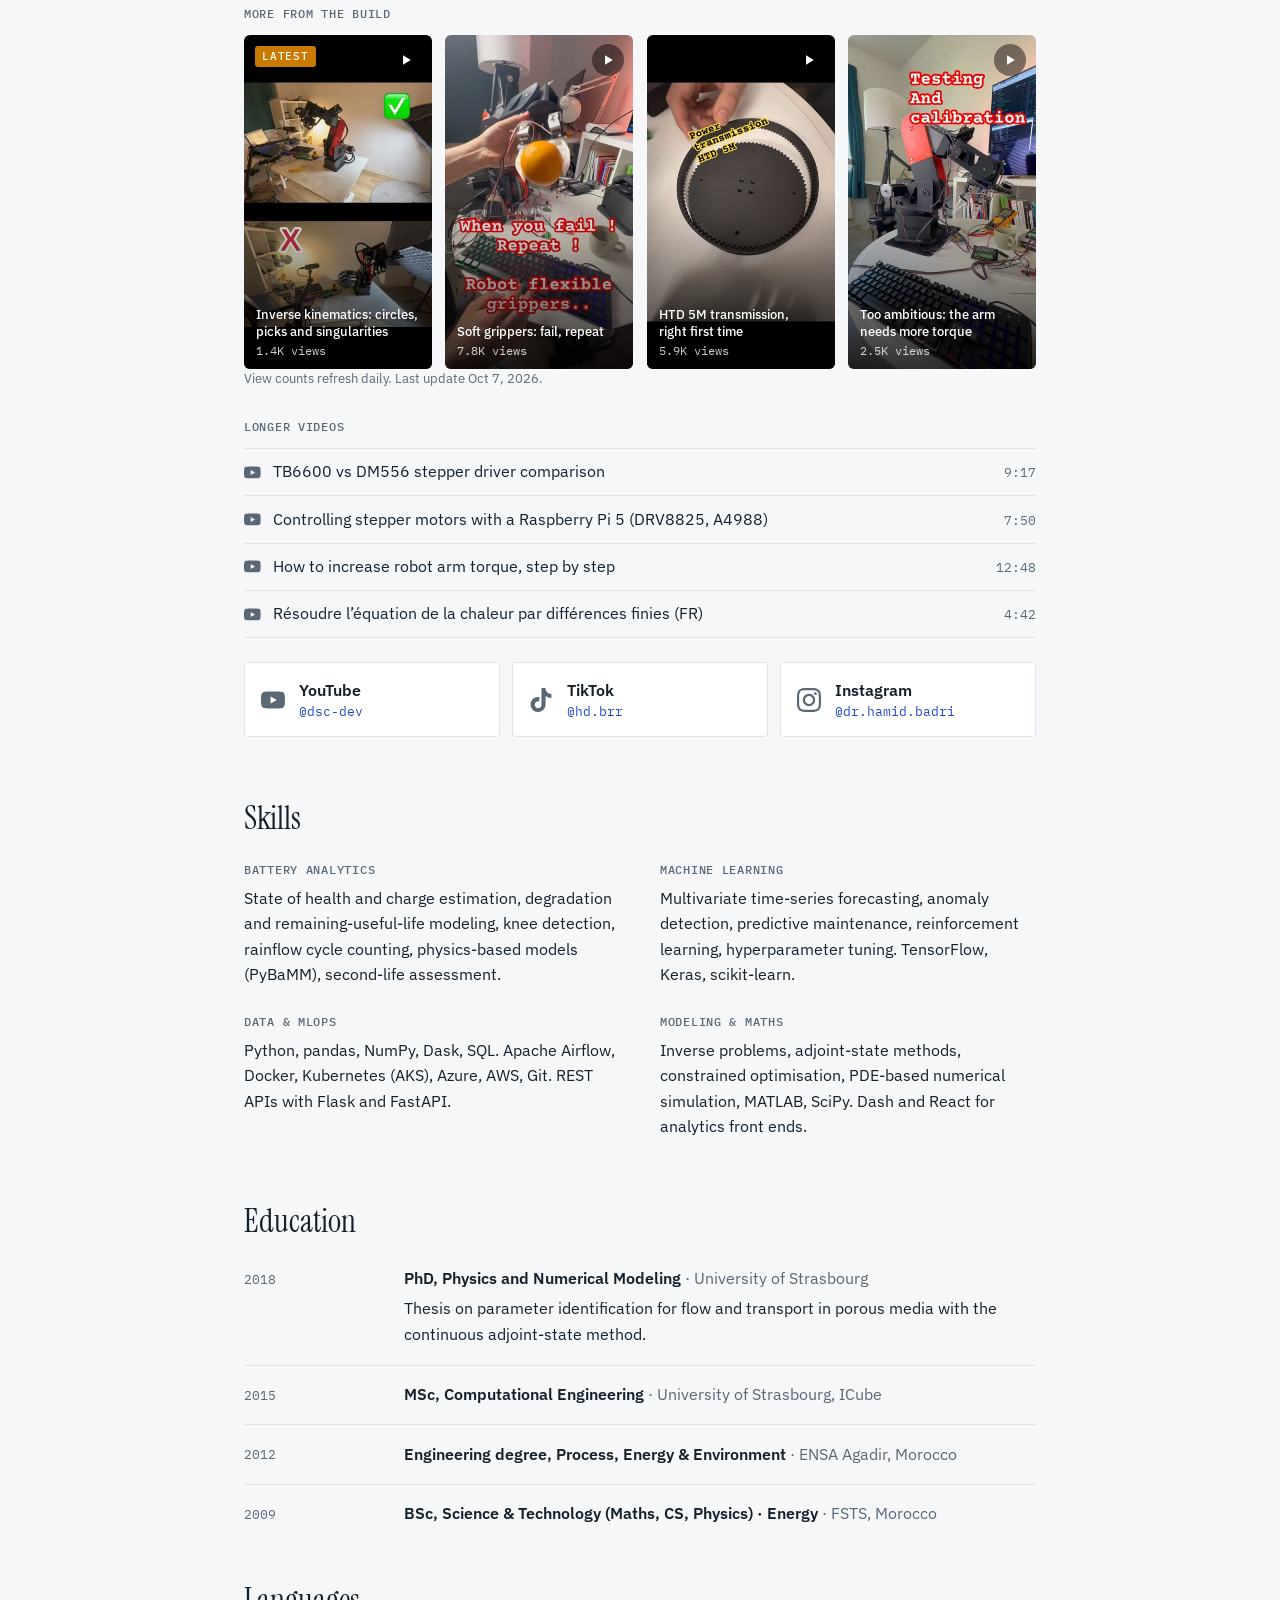
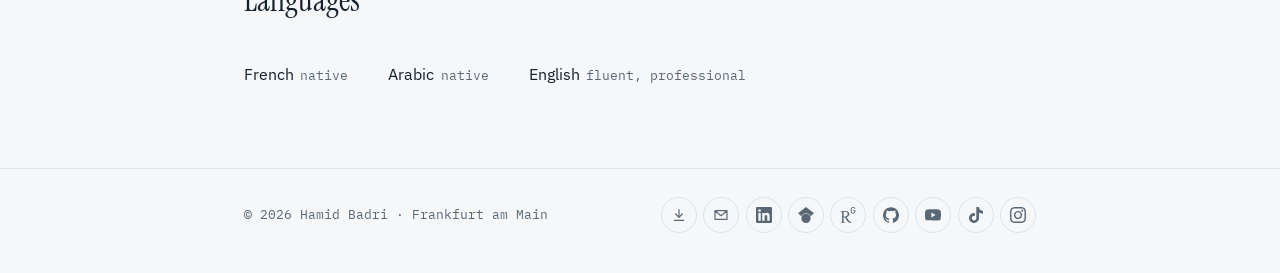
==== commit 32aa9805: "Fix battery figure caption: moderate temperature, not cooler Cold cells degrade fast too (lithium pl" ====
--- a/index.html
+++ b/index.html
@@ -330,7 +330,7 @@
         <text class="lbl" x="36" y="156">SoH</text>
         <text class="lbl" x="290" y="156" text-anchor="end">time · cycles →</text>
       </svg>
-      <figcaption id="fade-cap">Battery aging, sketched. Gentler charging, shallower cycles and cooler packs push the knee later. A pack retired from a car at about 80% can then work for years as stationary storage before it is recycled.</figcaption>
+      <figcaption id="fade-cap">Battery aging, sketched. Gentler charging, shallower cycles and keeping the pack at a moderate temperature, neither hot nor cold, push the knee later. A pack retired from a car at about 80% can then work for years as stationary storage before it is recycled.</figcaption>
     </figure>
   </div>
 
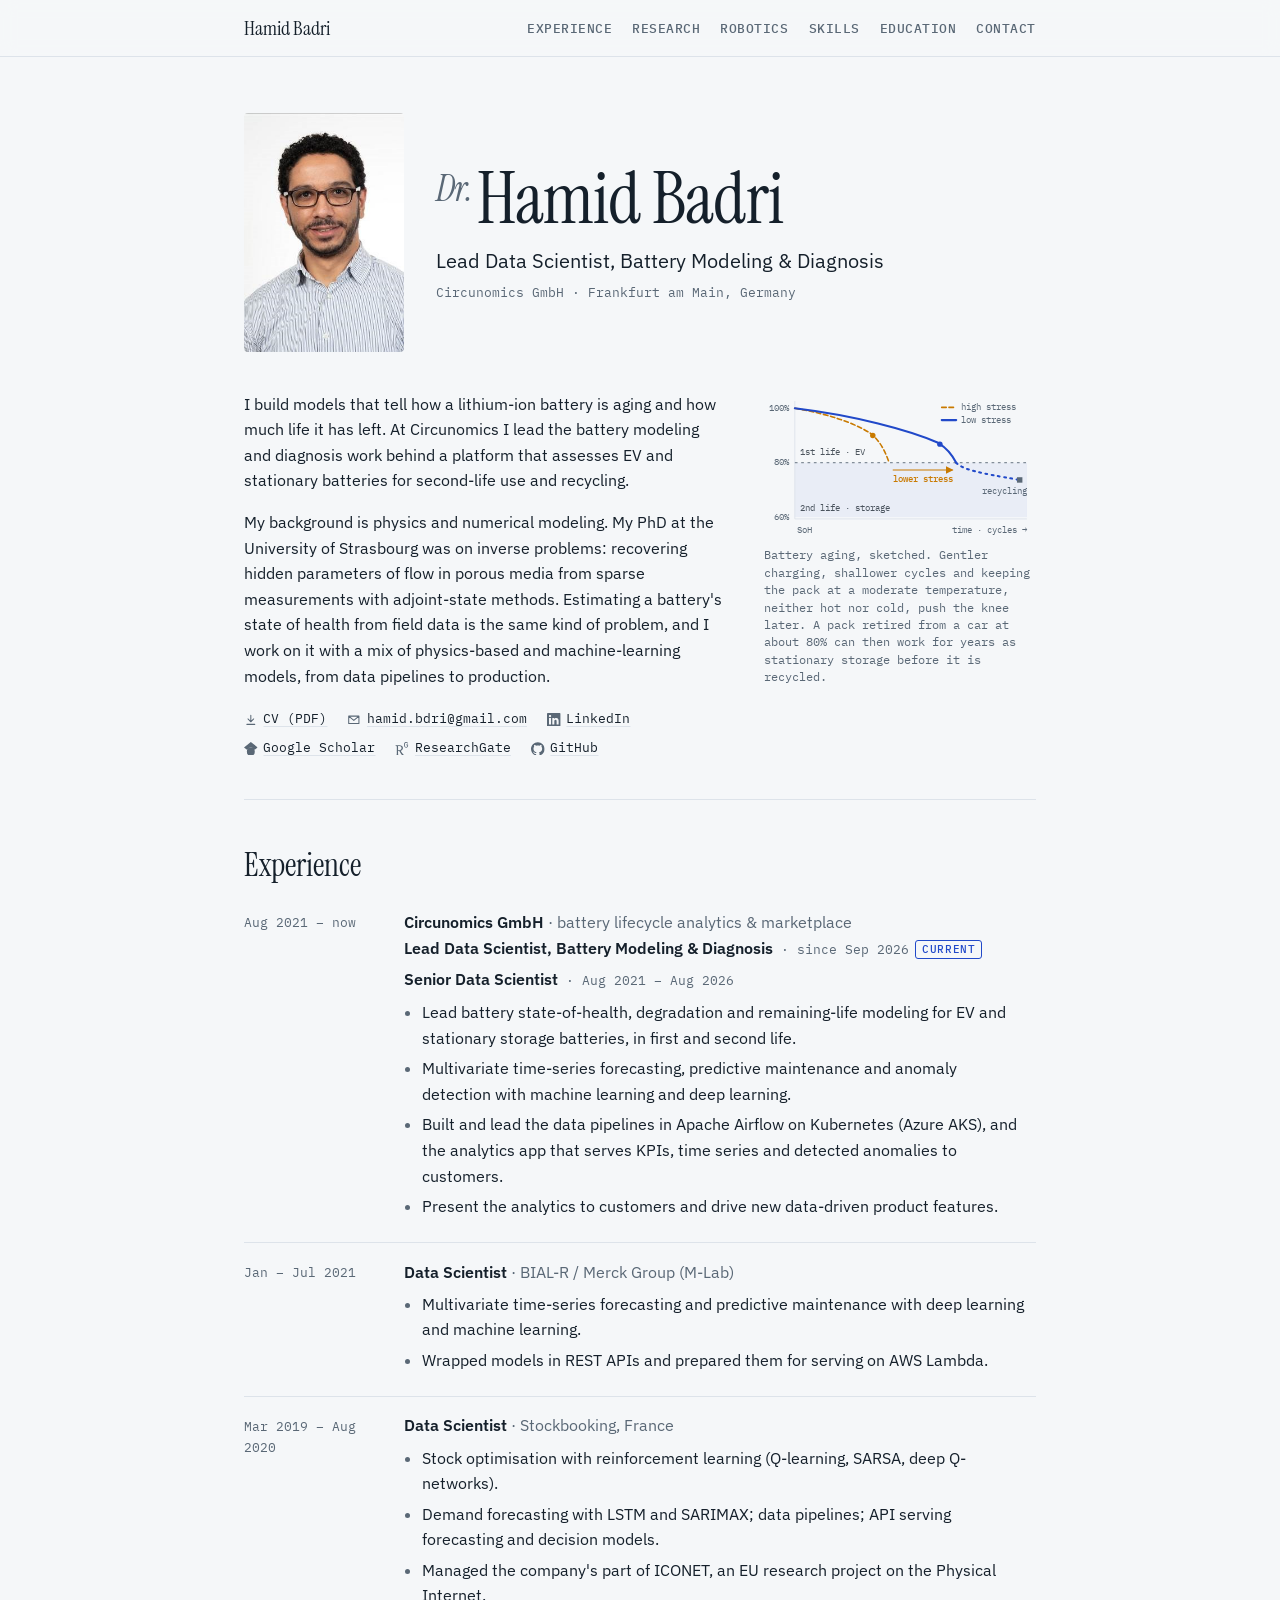
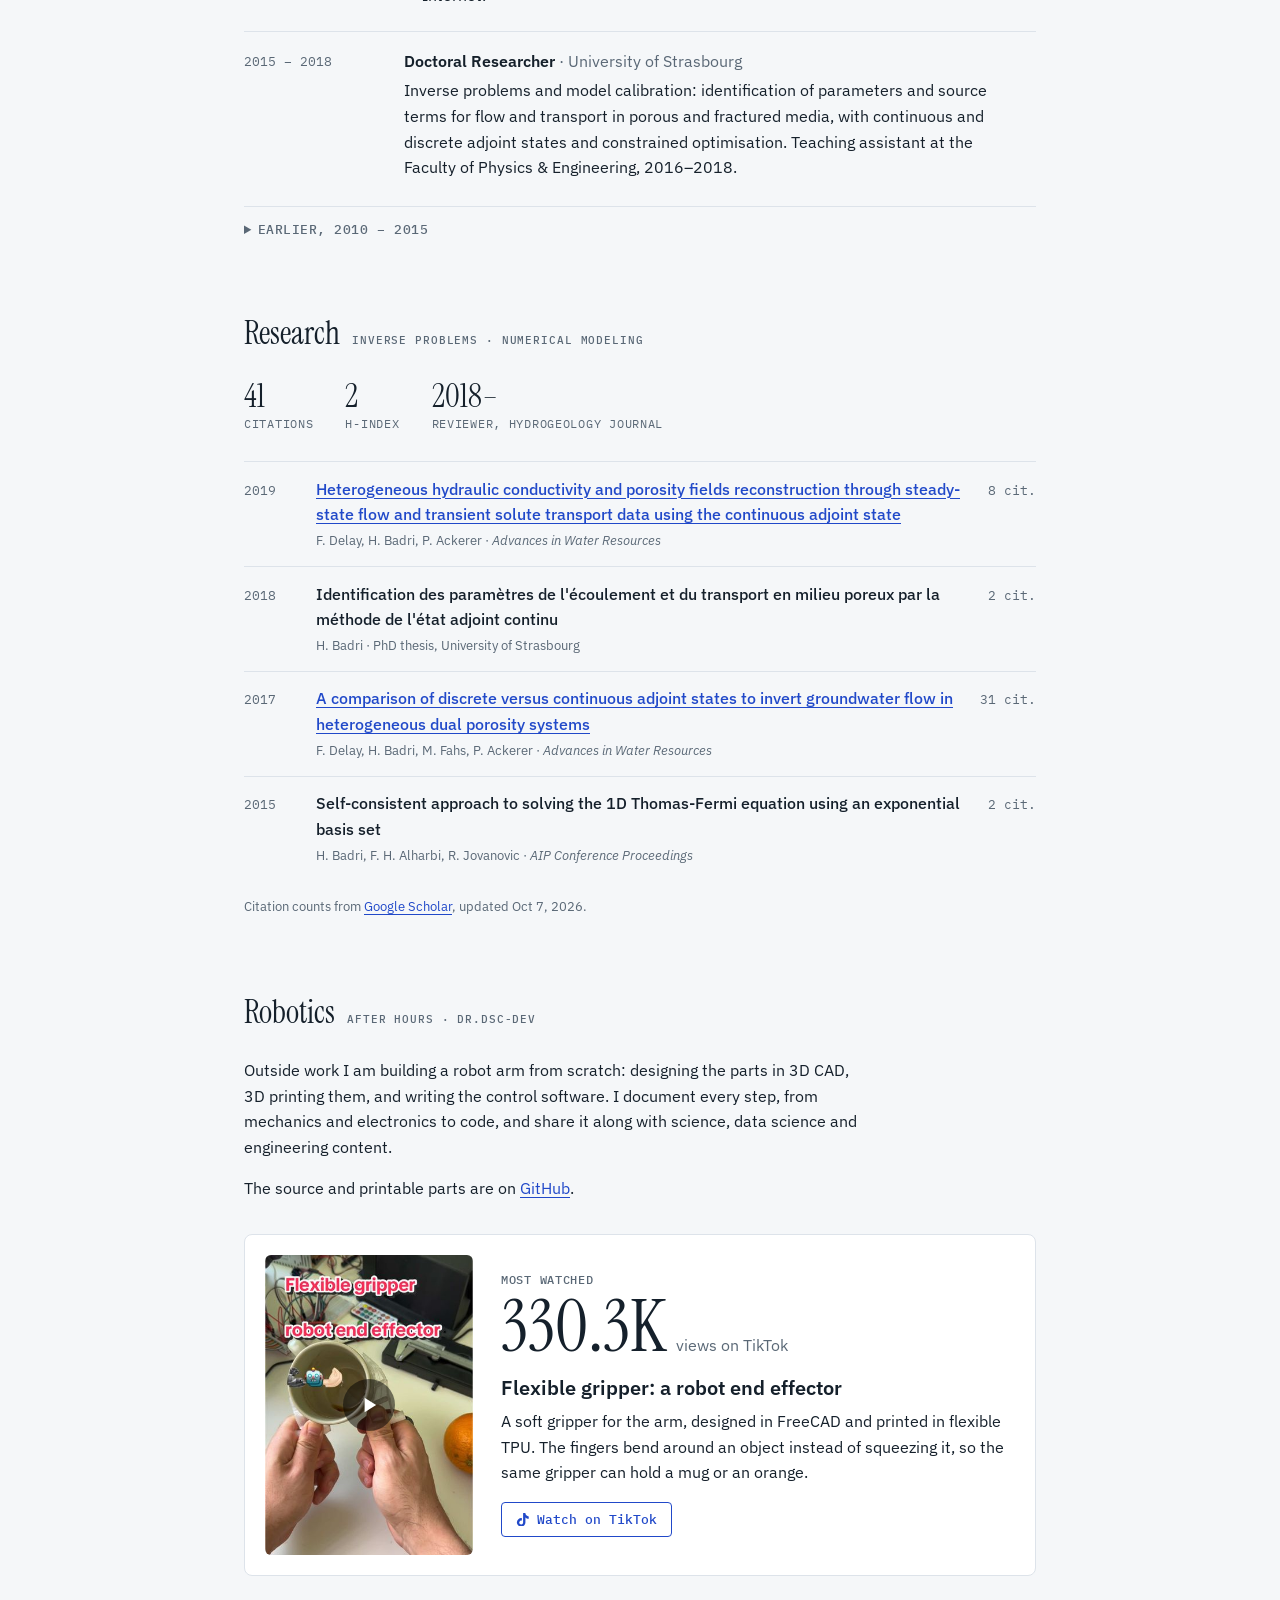
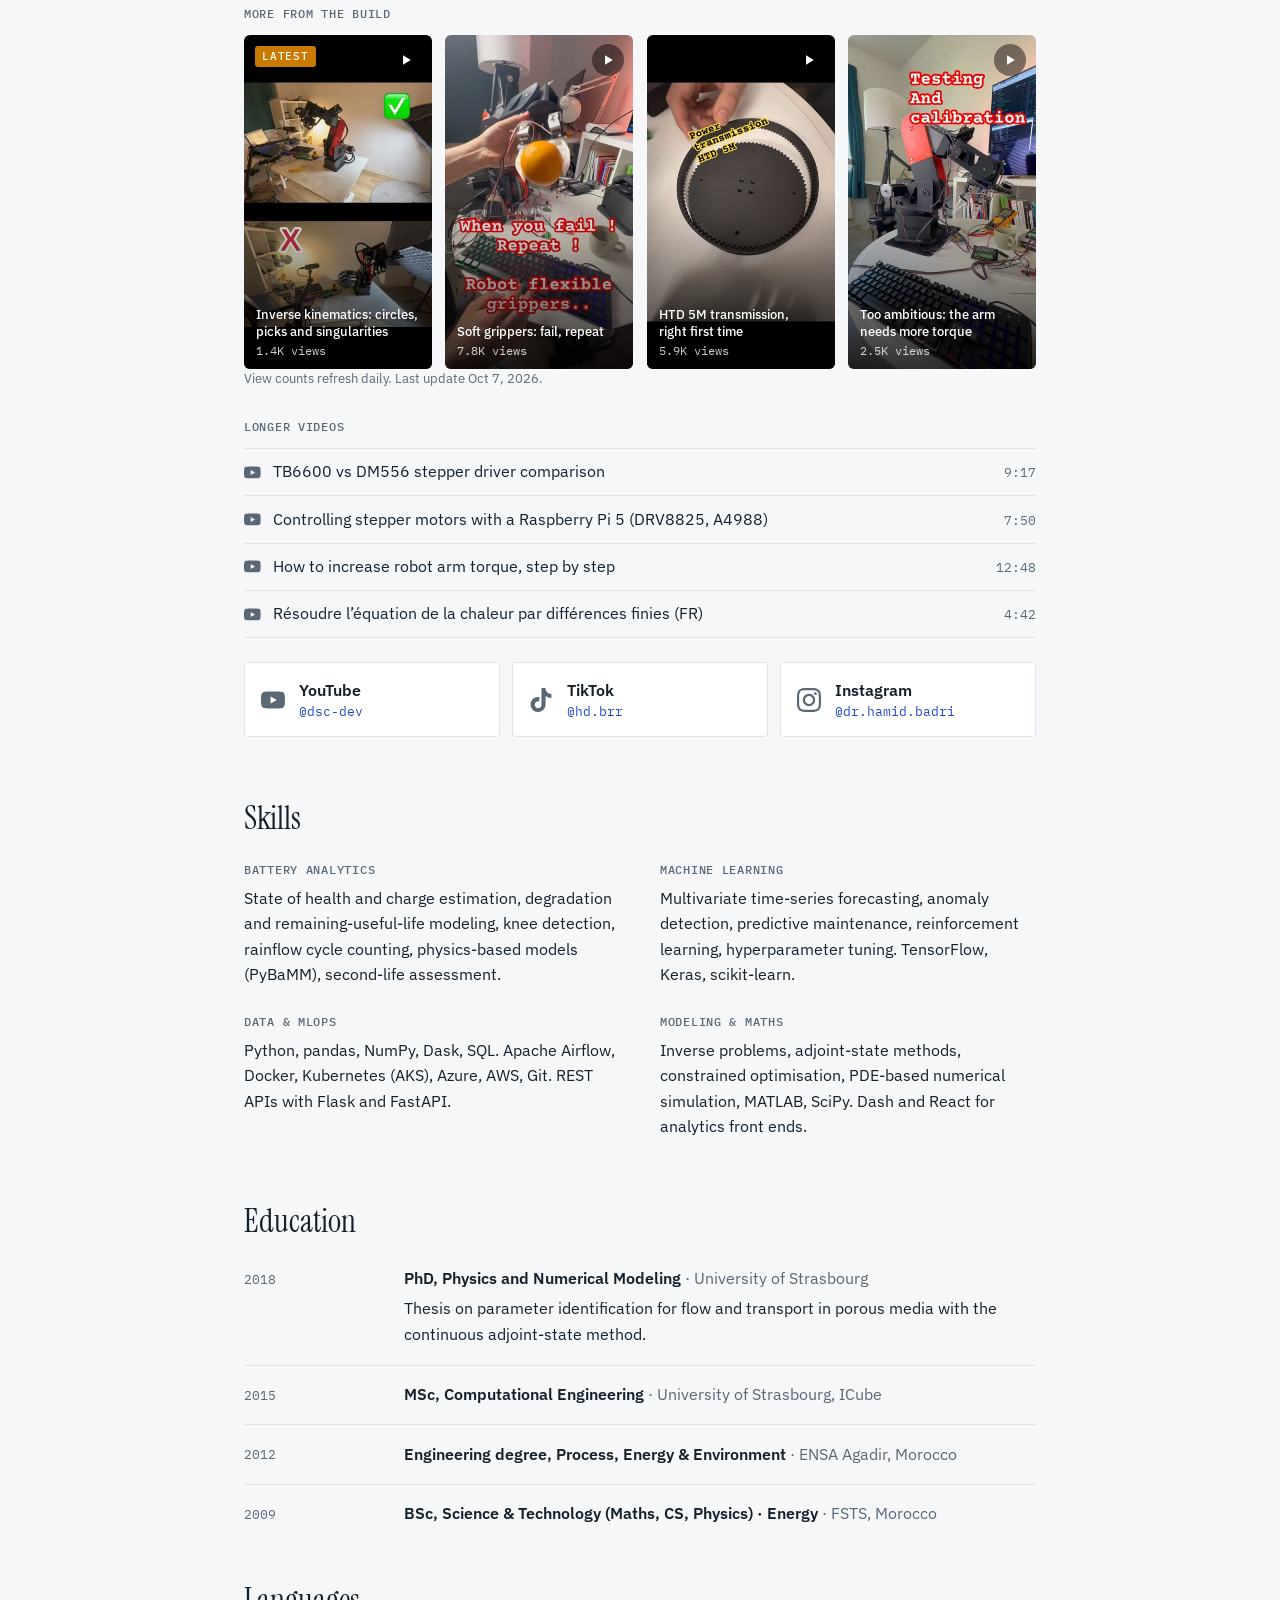
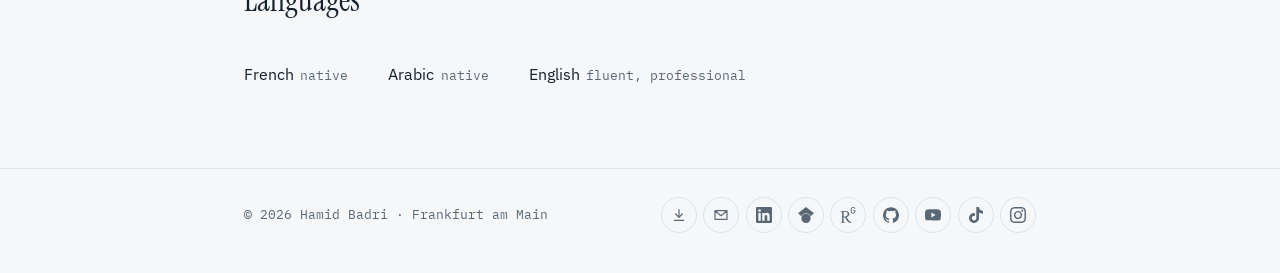
==== commit 71ef637e: "Flatten the second-life curve in the battery figure and share image Second life runs under lighter s" ====
--- a/index.html
+++ b/index.html
@@ -318,11 +318,11 @@
         <circle class="kneept" cx="120" cy="48" r="3"/>
         <path class="curve" d="M34 18 C 100 26, 160 42, 192 56 C 202 62, 208 70, 212 78"/>
         <circle class="kneept lo" cx="194" cy="57.5" r="3"/>
-        <path class="second" d="M212 78 C 232 90, 256 104, 280 116"/>
-        <rect class="recy" x="277" y="113" width="6" height="6"/>
+        <path class="second" d="M212 78 C 220 86, 236 89, 282 97"/>
+        <rect class="recy" x="279" y="94" width="6" height="6"/>
         <line class="ext" x1="142" y1="86" x2="208" y2="86" marker-end="url(#arr)"/>
         <text class="lbl-k" x="175" y="99" text-anchor="middle">lower stress</text>
-        <text class="lbl" x="290" y="132" text-anchor="end">recycling</text>
+        <text class="lbl" x="290" y="113" text-anchor="end">recycling</text>
         <line class="hi" x1="196" y1="17" x2="212" y2="17"/>
         <text class="lbl" x="217" y="20">high stress</text>
         <line class="curve" x1="196" y1="31" x2="212" y2="31"/>
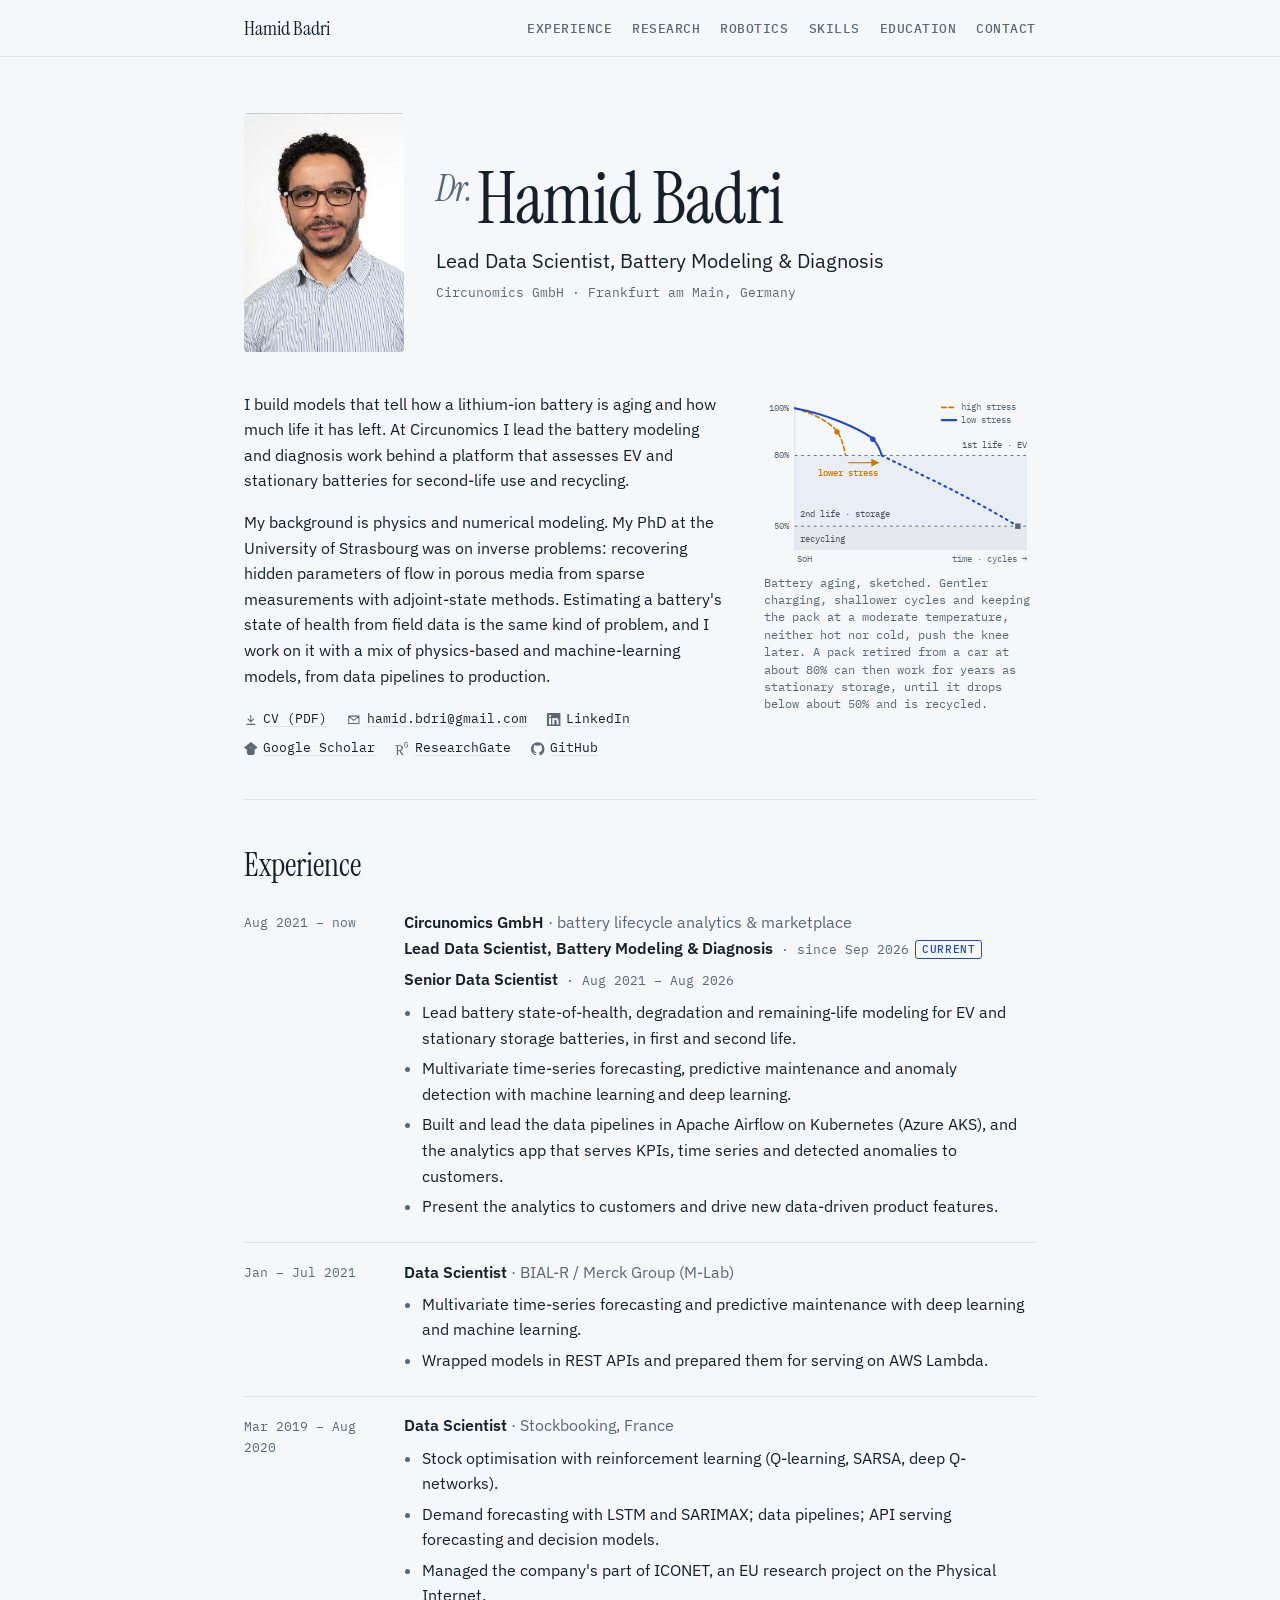
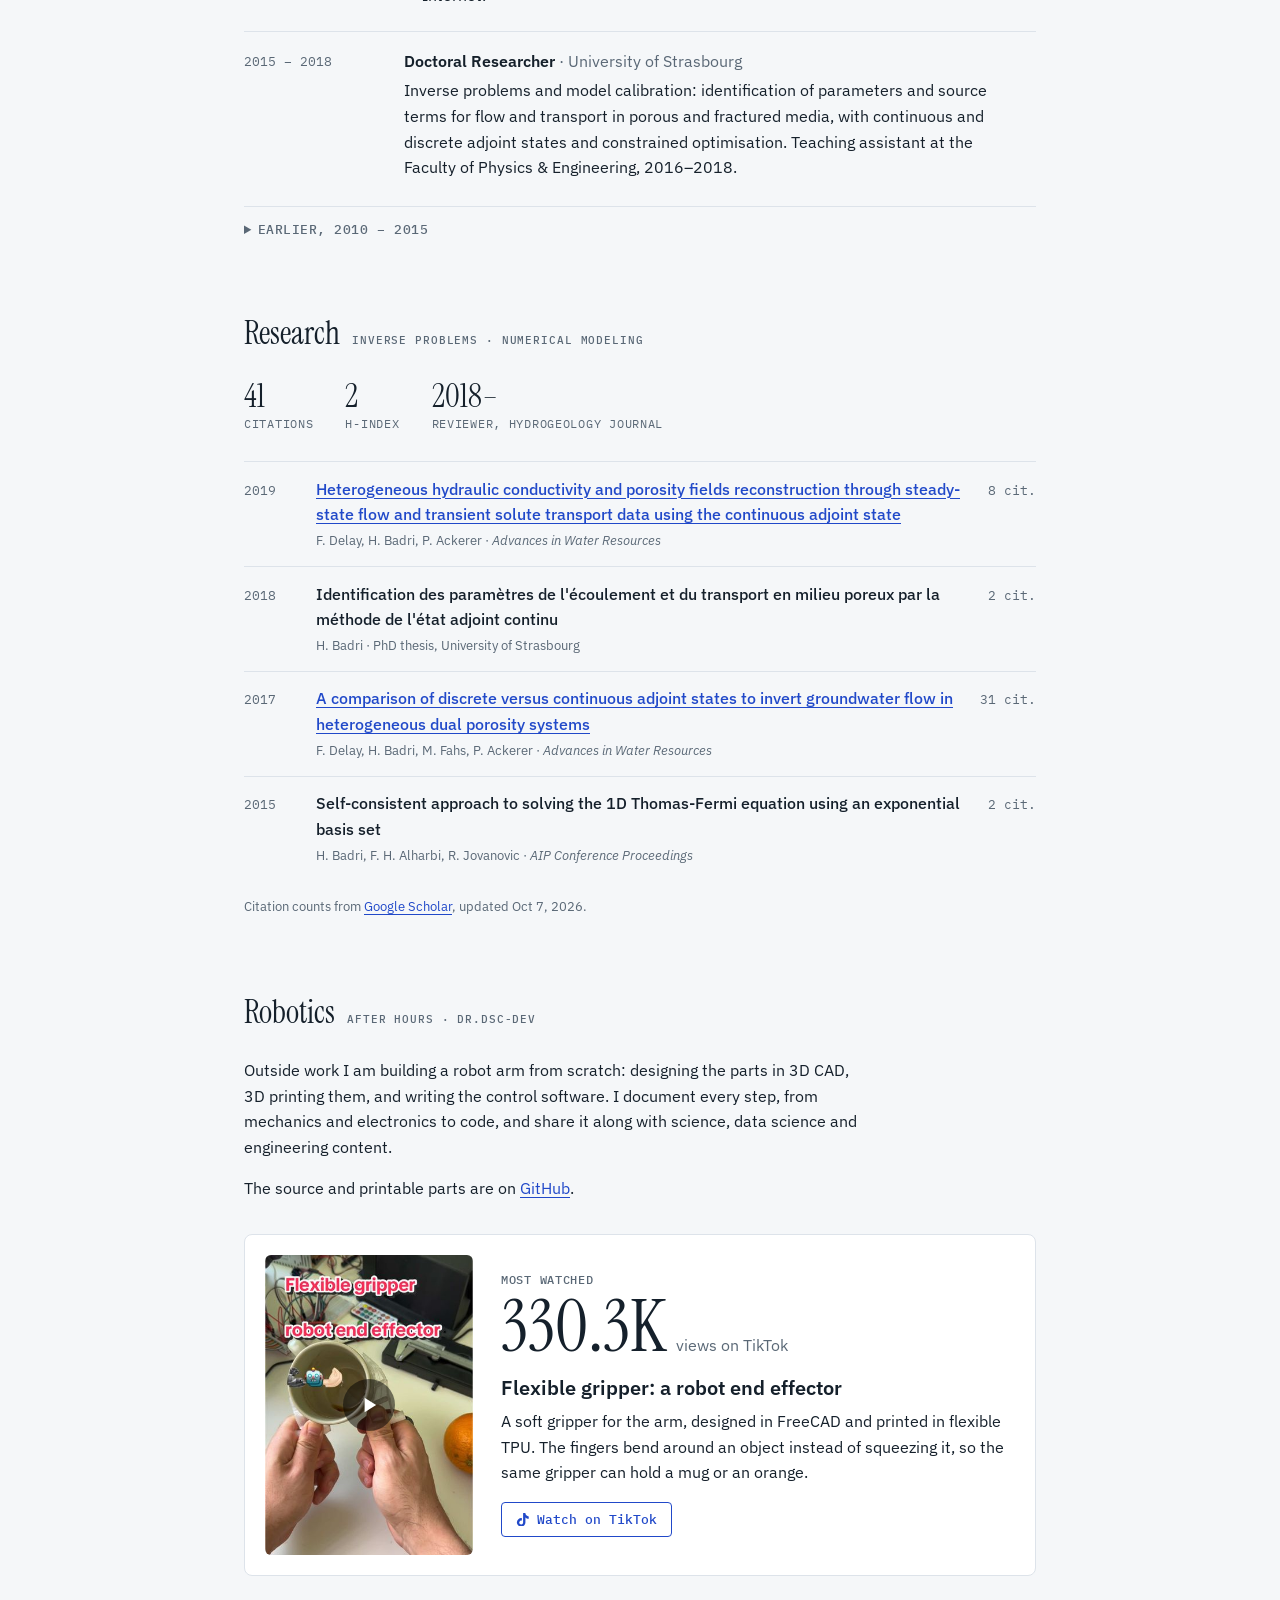
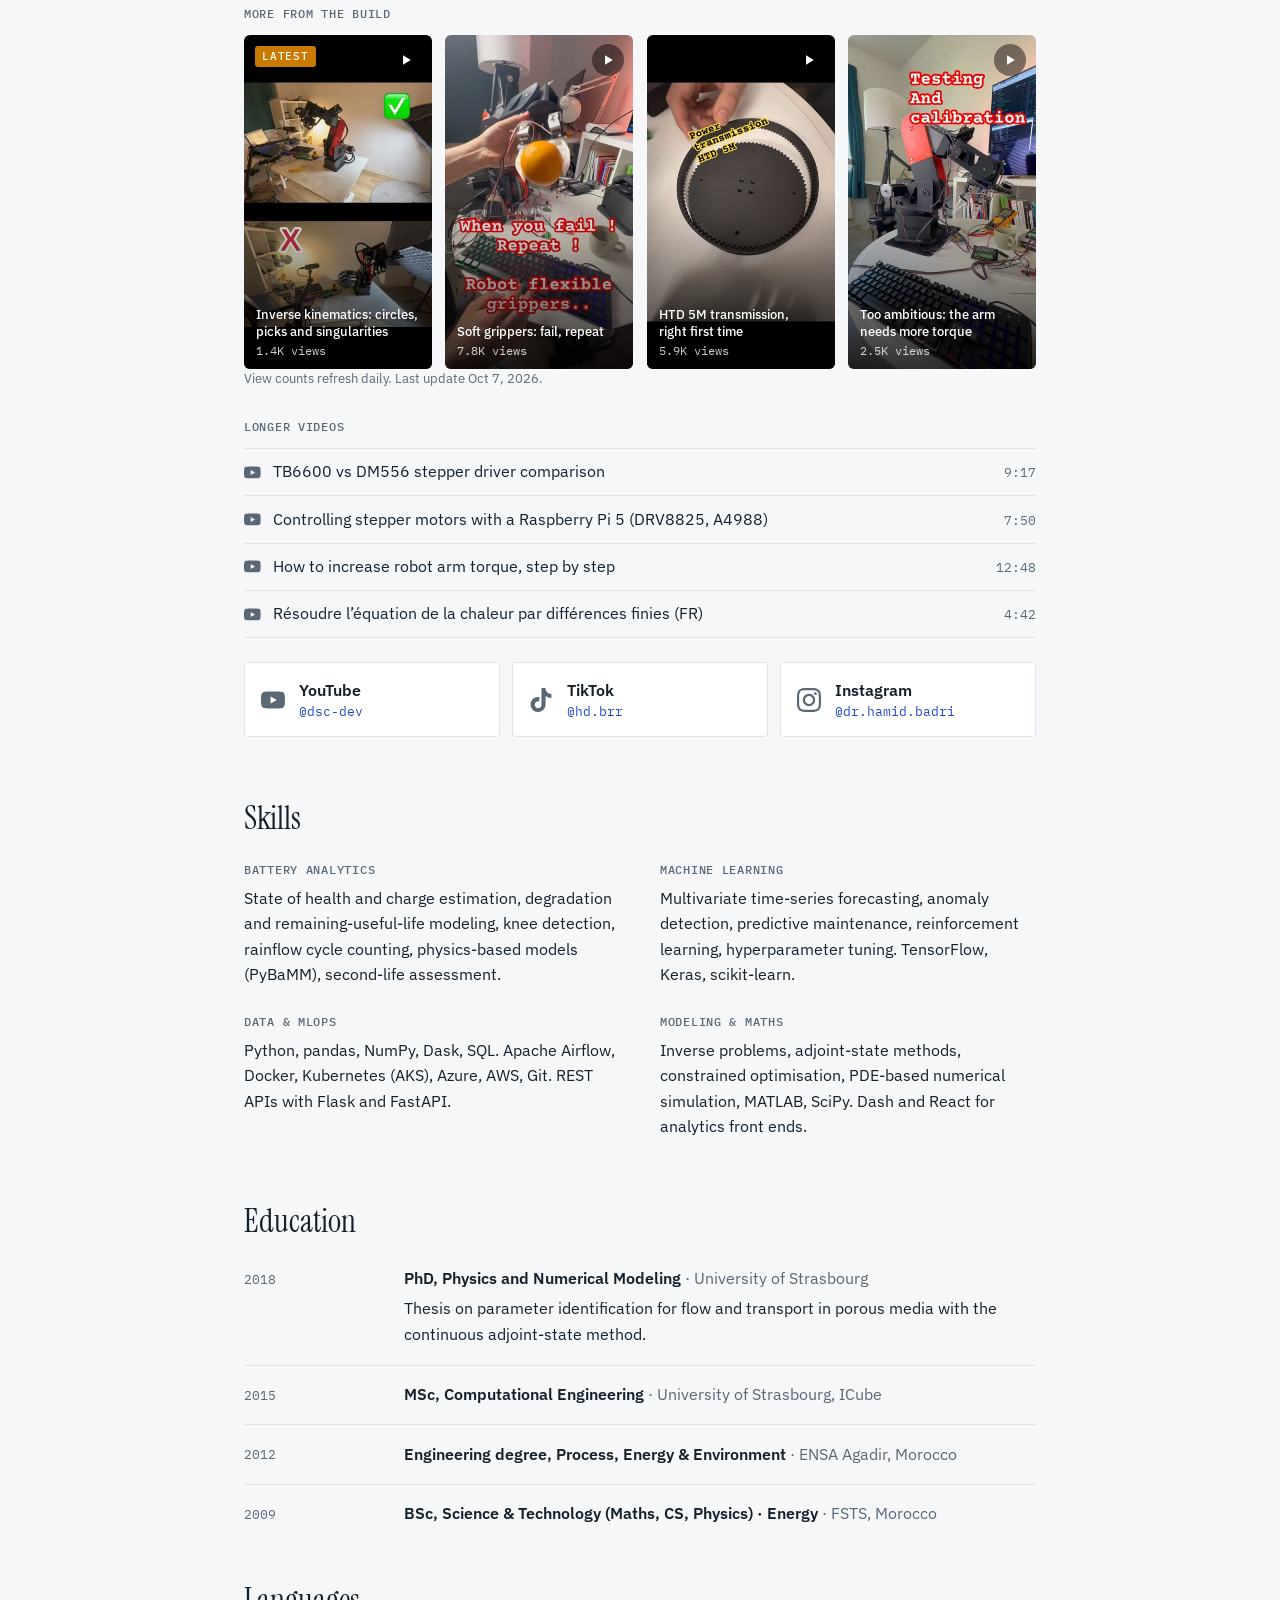
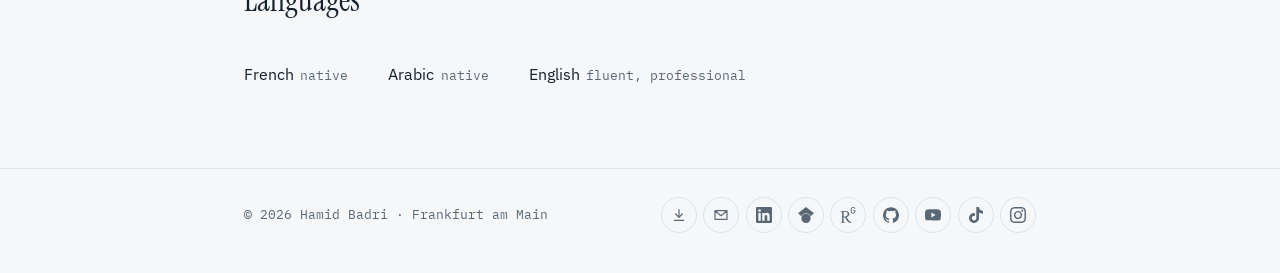
==== commit 47985d56: "Show recycling below 50% SoH in the battery figure The axis now runs to 40%, with zones for first li" ====
--- a/index.html
+++ b/index.html
@@ -301,36 +301,38 @@
     </div>
 
     <figure class="fade" aria-labelledby="fade-cap">
-      <svg viewBox="0 0 300 162" role="img" aria-label="Sketch of battery state of health over time. Under high stress the curve bends at a knee and reaches 80 percent early. Under lower stress the knee comes later and first life lasts longer. Below 80 percent the pack continues in a second life as stationary storage, then goes to recycling.">
+      <svg viewBox="0 0 300 192" role="img" aria-label="Sketch of battery state of health over time. Under high stress the curve bends at a knee and reaches 80 percent early. Under lower stress the knee comes later and first life lasts longer. Between 80 and 50 percent the pack works a second life as stationary storage; below 50 percent it goes to recycling.">
         <defs>
           <marker id="arr" viewBox="0 0 8 8" refX="7" refY="4" markerWidth="7" markerHeight="7" orient="auto"><path d="M0 0L8 4L0 8z" class="arrhead"/></marker>
         </defs>
-        <rect class="band" x="34" y="78" width="256" height="60"/>
-        <line class="ax" x1="34" y1="10" x2="34" y2="140"/>
-        <line class="ax" x1="34" y1="140" x2="290" y2="140"/>
-        <line class="eol" x1="34" y1="78" x2="290" y2="78"/>
+        <rect class="band" x="34" y="70" width="256" height="78"/>
+        <rect class="band band-r" x="34" y="148" width="256" height="26"/>
+        <line class="ax" x1="34" y1="10" x2="34" y2="174"/>
+        <line class="ax" x1="34" y1="174" x2="290" y2="174"/>
+        <line class="eol" x1="34" y1="70" x2="290" y2="70"/>
+        <line class="eol" x1="34" y1="148" x2="290" y2="148"/>
         <text class="lbl" x="28" y="21" text-anchor="end">100%</text>
-        <text class="lbl" x="28" y="81" text-anchor="end">80%</text>
-        <text class="lbl" x="28" y="141" text-anchor="end">60%</text>
-        <text class="lbl zone" x="40" y="70">1st life · EV</text>
-        <text class="lbl zone" x="40" y="131">2nd life · storage</text>
-        <path class="hi" d="M34 18 C 70 24, 100 34, 118 46 C 128 54, 134 66, 138 78"/>
-        <circle class="kneept" cx="120" cy="48" r="3"/>
-        <path class="curve" d="M34 18 C 100 26, 160 42, 192 56 C 202 62, 208 70, 212 78"/>
-        <circle class="kneept lo" cx="194" cy="57.5" r="3"/>
-        <path class="second" d="M212 78 C 220 86, 236 89, 282 97"/>
-        <rect class="recy" x="279" y="94" width="6" height="6"/>
-        <line class="ext" x1="142" y1="86" x2="208" y2="86" marker-end="url(#arr)"/>
-        <text class="lbl-k" x="175" y="99" text-anchor="middle">lower stress</text>
-        <text class="lbl" x="290" y="113" text-anchor="end">recycling</text>
+        <text class="lbl" x="28" y="73" text-anchor="end">80%</text>
+        <text class="lbl" x="28" y="151" text-anchor="end">50%</text>
+        <text class="lbl zone" x="290" y="62" text-anchor="end">1st life · EV</text>
+        <text class="lbl zone" x="40" y="138">2nd life · storage</text>
+        <text class="lbl zone" x="40" y="165">recycling</text>
+        <path class="hi" d="M34 18 C 53.5 23.2, 70 31.9, 80 42.3 C 85 49.2, 88 59.6, 90 70"/>
+        <circle class="kneept" cx="80.5" cy="44" r="3"/>
+        <path class="curve" d="M34 18 C 70 24.9, 102 38.8, 119.5 50.9 C 124 56.1, 128 63.1, 130 70"/>
+        <circle class="kneept lo" cx="120" cy="52.2" r="3"/>
+        <path class="second" d="M130 70 C 148 80, 210 106, 280 148"/>
+        <rect class="recy" x="277" y="145" width="6" height="6"/>
+        <line class="ext" x1="93" y1="78" x2="126" y2="78" marker-end="url(#arr)"/>
+        <text class="lbl-k" x="126" y="93" text-anchor="end">lower stress</text>
         <line class="hi" x1="196" y1="17" x2="212" y2="17"/>
         <text class="lbl" x="217" y="20">high stress</text>
         <line class="curve" x1="196" y1="31" x2="212" y2="31"/>
         <text class="lbl" x="217" y="34">low stress</text>
-        <text class="lbl" x="36" y="156">SoH</text>
-        <text class="lbl" x="290" y="156" text-anchor="end">time · cycles →</text>
+        <text class="lbl" x="36" y="188">SoH</text>
+        <text class="lbl" x="290" y="188" text-anchor="end">time · cycles →</text>
       </svg>
-      <figcaption id="fade-cap">Battery aging, sketched. Gentler charging, shallower cycles and keeping the pack at a moderate temperature, neither hot nor cold, push the knee later. A pack retired from a car at about 80% can then work for years as stationary storage before it is recycled.</figcaption>
+      <figcaption id="fade-cap">Battery aging, sketched. Gentler charging, shallower cycles and keeping the pack at a moderate temperature, neither hot nor cold, push the knee later. A pack retired from a car at about 80% can then work for years as stationary storage, until it drops below about 50% and is recycled.</figcaption>
     </figure>
   </div>
 
--- a/assets/style.css
+++ b/assets/style.css
@@ -1,221 +1,222 @@
-/* Layout: one reading column; a mono date rail on the left of every entry, like a lab notebook. The hero carries a capacity-fade curve, the shape of the work. */
-:root {
-  --bg: #f5f7f9;
-  --surface: #ffffff;
-  --fg: #15202b;
-  --muted: #5a6876;
-  --line: #dde3ea;
-  --accent: #2149c9;
-  --knee: #c97a00;
-  --font-display: "Instrument Serif", "Iowan Old Style", Georgia, serif;
-  --font-body: "IBM Plex Sans", "Segoe UI", system-ui, sans-serif;
-  --font-mono: "IBM Plex Mono", ui-monospace, "Cascadia Mono", Consolas, monospace;
-  --step--1: 0.8125rem;
-  --step-0: 1rem;
-  --step-1: 1.25rem;
-  --step-3: 2rem;
-  --step-5: clamp(2.75rem, 7vw, 4.5rem);
-  color-scheme: light;
-}
-@media (prefers-color-scheme: dark) {
-  :root:not([data-theme="light"]) {
-    --bg: #0e1419; --surface: #151d24; --fg: #e4eaf0; --muted: #94a3b1;
-    --line: #26323d; --accent: #86a4ff; --knee: #f0a93a; color-scheme: dark;
-  }
-}
-:root[data-theme="dark"] {
-  --bg: #0e1419; --surface: #151d24; --fg: #e4eaf0; --muted: #94a3b1;
-  --line: #26323d; --accent: #86a4ff; --knee: #f0a93a; color-scheme: dark;
-}
-
-* { box-sizing: border-box; }
-html { scroll-behavior: smooth; scroll-padding-top: 4.5rem; }
-@media (prefers-reduced-motion: reduce) { html { scroll-behavior: auto; } }
-body {
-  margin: 0;
-  background: var(--bg);
-  color: var(--fg);
-  font: 400 var(--step-0)/1.6 var(--font-body);
-  -webkit-font-smoothing: antialiased;
-}
-a { color: var(--accent); text-underline-offset: 0.2em; text-decoration-thickness: 1px; }
-a:hover { text-decoration-thickness: 2px; }
-:focus-visible { outline: 2px solid var(--accent); outline-offset: 3px; border-radius: 2px; }
-img { max-width: 100%; display: block; }
-
-.wrap { max-width: 52rem; margin: 0 auto; padding-inline: 1.25rem; }
-
-/* Top bar */
-.bar {
-  position: sticky; top: env(safe-area-inset-top, 0px); z-index: 10;
-  background: color-mix(in srgb, var(--bg) 88%, transparent);
-  backdrop-filter: blur(8px);
-  border-bottom: 1px solid var(--line);
-}
-.bar .wrap { display: flex; align-items: center; gap: 1.5rem; padding-block: 0.75rem; }
-.bar .mark { font-family: var(--font-display); font-size: var(--step-1); color: var(--fg); text-decoration: none; white-space: nowrap; }
-.bar nav { display: flex; gap: 1.25rem; overflow-x: auto; scrollbar-width: none; margin-left: auto; }
-.bar nav a {
-  font: 500 var(--step--1)/1 var(--font-mono); letter-spacing: 0.04em; text-transform: uppercase;
-  color: var(--muted); text-decoration: none; white-space: nowrap; padding-block: 0.35rem;
-}
-.bar nav a:hover { color: var(--fg); }
-
-/* Hero */
-.hero { display: grid; grid-template-columns: auto minmax(0, 1fr); gap: 2rem; align-items: center; padding-block: 3.5rem 2.5rem; }
-.hero img { width: 10rem; height: auto; aspect-ratio: 285 / 425; border-radius: 4px; filter: saturate(0.9); }
-.hero h1 { font: 400 var(--step-5)/1 var(--font-display); margin: 0 0 0.75rem; letter-spacing: -0.01em; text-wrap: balance; }
-.hero h1 em { color: var(--muted); font-size: 0.5em; vertical-align: 0.6em; margin-right: 0.15em; }
-.role { font-size: var(--step-1); line-height: 1.4; margin: 0 0 0.5rem; text-wrap: balance; }
-.where { font: 400 var(--step--1)/1.5 var(--font-mono); color: var(--muted); margin: 0; }
-
-.lede { display: grid; grid-template-columns: minmax(0, 1fr) minmax(0, 17rem); gap: 2.5rem; align-items: start; padding-bottom: 2.5rem; border-bottom: 1px solid var(--line); }
-.lede p { margin: 0 0 1rem; max-width: 62ch; }
-.links { display: flex; flex-wrap: wrap; gap: 0.5rem 1.25rem; margin-top: 1.25rem; font-size: var(--step--1); }
-.links a { font-family: var(--font-mono); }
-.copy { font: inherit; font-family: var(--font-mono); color: var(--fg); background: none; border: 0; padding: 0; cursor: pointer; }
-.copy[data-done]::after { content: "copied"; color: var(--muted); font-size: 0.85em; }
-
-.ico { width: 1.05em; height: 1.05em; flex: none; fill: currentColor; }
-.links a, .links .copy { display: inline-flex; align-items: center; gap: 0.45em; }
-.links a { color: var(--fg); text-decoration: none; }
-.links .lbl-t { text-decoration: underline; text-decoration-color: var(--line); text-underline-offset: 0.25em; }
-.links a:hover, .links .copy:hover { color: var(--accent); }
-.links a:hover .lbl-t, .links .copy:hover .lbl-t { text-decoration-color: currentColor; }
-.links .ico { color: var(--muted); transition: color .15s; }
-.links a:hover .ico, .links .copy:hover .ico { color: var(--accent); }
-.social { display: flex; flex-wrap: wrap; gap: 0.4rem; }
-.social a { display: grid; place-items: center; width: 2.25rem; height: 2.25rem; border: 1px solid var(--line); border-radius: 50%; color: var(--muted); }
-.social a:hover { color: var(--accent); border-color: var(--accent); }
-.social .ico { width: 1rem; height: 1rem; }
-
-/* Capacity fade figure */
-figure.fade { margin: 0; }
-figure.fade svg { width: 100%; height: auto; display: block; overflow: visible; }
-figure.fade figcaption { font: 400 0.75rem/1.45 var(--font-mono); color: var(--muted); margin-top: 0.5rem; }
-.ax { stroke: var(--line); stroke-width: 1; fill: none; }
-.band { fill: var(--accent); opacity: 0.06; }
-.eol { stroke: var(--muted); stroke-width: 1; stroke-dasharray: 3 4; fill: none; }
-.curve { stroke: var(--accent); stroke-width: 2.25; fill: none; stroke-linecap: round; }
-.hi { stroke: var(--knee); stroke-width: 1.75; fill: none; stroke-linecap: round; stroke-dasharray: 5 3; }
-.second { stroke: var(--accent); stroke-width: 2.25; fill: none; stroke-dasharray: 2 5; stroke-linecap: round; }
-.kneept { fill: var(--knee); }
-.kneept.lo { fill: var(--accent); }
-.recy { fill: var(--muted); }
-.ext { stroke: var(--knee); stroke-width: 1.25; fill: none; }
-.arrhead { fill: var(--knee); }
-.lbl { font: 400 10px var(--font-mono); fill: var(--muted); }
-.lbl.zone { fill: var(--fg); opacity: 0.75; }
-.lbl-k { font: 500 10px var(--font-mono); fill: var(--knee); }
-
-/* Sections */
-section { padding-block: 3rem 1rem; }
-h2 {
-  display: flex; align-items: baseline; gap: 0.75rem;
-  font: 400 var(--step-3)/1.1 var(--font-display); margin: 0 0 1.75rem;
-}
-h2 small { font: 500 0.6875rem/1 var(--font-mono); letter-spacing: 0.08em; text-transform: uppercase; color: var(--muted); }
-
-.entry { display: grid; grid-template-columns: 8.5rem minmax(0, 1fr); gap: 1.5rem; padding-block: 1.1rem; border-top: 1px solid var(--line); }
-.entry:first-of-type { border-top: 0; padding-top: 0; }
-.when { font: 400 var(--step--1)/1.6 var(--font-mono); color: var(--muted); font-variant-numeric: tabular-nums; padding-top: 0.15rem; }
-.entry h3 { font-size: var(--step-0); font-weight: 600; margin: 0; line-height: 1.45; }
-.entry .org { color: var(--muted); font-weight: 400; }
-.entry p { margin: 0.35rem 0 0; max-width: 62ch; }
-.entry ul { margin: 0.5rem 0 0; padding-left: 1.1rem; max-width: 62ch; }
-.entry li { margin-bottom: 0.3rem; }
-.entry li::marker { color: var(--muted); }
-.roles { list-style: none; padding: 0 !important; margin: 0.15rem 0 0.4rem !important; }
-.roles li { font-size: var(--step--1); color: var(--muted); font-family: var(--font-mono); }
-.roles li b { color: var(--fg); font-family: var(--font-body); font-weight: 600; font-size: var(--step-0); }
-.now { display: inline-block; font: 500 0.6875rem/1 var(--font-mono); letter-spacing: 0.06em; text-transform: uppercase; color: var(--accent); border: 1px solid currentColor; border-radius: 3px; padding: 0.2rem 0.35rem; margin-left: 0.4rem; vertical-align: 0.15em; }
-
-.earlier { margin-top: 0.5rem; border-top: 1px solid var(--line); }
-.earlier summary { cursor: pointer; padding-block: 1rem; font: 500 var(--step--1)/1 var(--font-mono); letter-spacing: 0.04em; text-transform: uppercase; color: var(--muted); }
-.earlier summary:hover { color: var(--fg); }
-
-/* Research */
-.metrics { display: flex; flex-wrap: wrap; gap: 2rem; margin-bottom: 1.75rem; font-family: var(--font-mono); font-variant-numeric: tabular-nums; }
-.metrics div { display: grid; gap: 0.15rem; }
-.metrics b { font: 400 var(--step-3)/1 var(--font-display); }
-.metrics span { font-size: 0.75rem; color: var(--muted); text-transform: uppercase; letter-spacing: 0.06em; }
-.pubs { list-style: none; padding: 0; margin: 0; }
-.pubs li { display: grid; grid-template-columns: 3.5rem minmax(0, 1fr) auto; gap: 1rem; padding-block: 0.9rem; border-top: 1px solid var(--line); align-items: baseline; }
-.pubs .yr, .pubs .cit { font: 400 var(--step--1)/1.5 var(--font-mono); color: var(--muted); font-variant-numeric: tabular-nums; }
-.pubs .cit { text-align: right; white-space: nowrap; }
-.pubs .t { font-weight: 500; }
-.pubs .meta { display: block; font-size: var(--step--1); color: var(--muted); margin-top: 0.2rem; }
-.pubs .meta i { font-style: italic; }
-.note { font-size: var(--step--1); color: var(--muted); margin-top: 1rem; }
-
-.workshop p { margin: 0 0 1rem; max-width: 62ch; }
-.vh { font: 500 0.75rem/1 var(--font-mono); letter-spacing: 0.06em; text-transform: uppercase; color: var(--muted); margin: 2rem 0 0.9rem; }
-.shorts { list-style: none; padding: 0; margin: 0; display: grid; grid-template-columns: repeat(4, minmax(0, 1fr)); gap: 0.85rem; }
-.shorts li { min-width: 0; }
-.shorts a, .shorts iframe { display: block; position: relative; width: 100%; aspect-ratio: 9 / 16; border-radius: 6px; overflow: hidden; border: 0; background: var(--line); }
-.shorts img { width: 100%; height: 100%; object-fit: cover; transition: transform .3s; }
-.shorts a::after { content: ""; position: absolute; inset: 0; background: linear-gradient(to top, rgb(0 0 0 / .78), rgb(0 0 0 / 0) 55%); }
-.shorts a span { position: absolute; z-index: 1; left: 0.75rem; right: 0.75rem; bottom: 0.7rem; color: #fff; font-size: var(--step--1); font-weight: 500; line-height: 1.35; text-wrap: balance; }
-.shorts a small { display: block; margin-top: 0.3rem; font: 400 0.75rem/1 var(--font-mono); color: rgb(255 255 255 / .8); }
-.shorts .play { position: absolute; z-index: 1; transition: opacity .2s, background .2s; top: 0.6rem; right: 0.6rem; width: 2rem; height: 2rem; padding: 0.45rem; border-radius: 50%; fill: #fff; background: rgb(0 0 0 / .45); }
-.short .preview { position: absolute; inset: 0; width: 100%; height: 100%; object-fit: cover; opacity: 0; transition: opacity .25s; pointer-events: none; }
-.short.playing .preview { opacity: 1; }
-.short.playing .play { opacity: 0; }
-.shorts .badge { position: absolute; z-index: 1; top: 0.7rem; left: 0.7rem; font: 500 0.6875rem/1 var(--font-mono); font-style: normal; letter-spacing: 0.06em; text-transform: uppercase; color: #fff; background: var(--knee); padding: 0.3rem 0.45rem; border-radius: 3px; }
-.shorts a:hover .play, .shorts a:focus-visible .play { background: var(--accent); }
-.shorts a:hover img { transform: scale(1.03); }
-@media (prefers-reduced-motion: reduce) { .shorts img, .shorts .play { transition: none; } .shorts a:hover img { transform: none; } }
-.feature { display: grid; grid-template-columns: 13rem minmax(0, 1fr); gap: 1.75rem; align-items: center; margin-top: 2rem; padding: 1.25rem; background: var(--surface); border: 1px solid var(--line); border-radius: 8px; }
-.feature .short { display: block; position: relative; aspect-ratio: 9 / 13; border-radius: 6px; overflow: hidden; }
-.feature .short img { width: 100%; height: 100%; object-fit: cover; }
-.feature .short span { display: none; }
-.feature .play { position: absolute; top: 50%; left: 50%; translate: -50% -50%; width: 3.25rem; height: 3.25rem; padding: 0.8rem; border-radius: 50%; fill: #fff; background: rgb(0 0 0 / .5); transition: opacity .2s, background .2s; }
-.feature .short:hover .play { background: var(--accent); }
-.feature .vh { margin: 0 0 0.35rem; }
-.feature .big { margin: 0 0 0.75rem; color: var(--muted); }
-.feature .big b { font: 400 var(--step-5)/1 var(--font-display); color: var(--fg); margin-right: 0.35rem; font-variant-numeric: tabular-nums; }
-.feature h3 { font-size: var(--step-1); font-weight: 600; margin: 0 0 0.5rem; line-height: 1.3; }
-.feature p { margin: 0 0 1rem; }
-.watch { display: inline-flex; align-items: center; gap: 0.5em; font: 500 var(--step--1)/1 var(--font-mono); padding: 0.6rem 0.9rem; border: 1px solid var(--accent); border-radius: 4px; text-decoration: none; }
-.watch:hover { background: var(--accent); color: var(--surface); }
-@media (max-width: 52rem) { .shorts { grid-template-columns: repeat(2, minmax(0, 1fr)); } }
-@media (max-width: 40rem) { .feature { grid-template-columns: 1fr; gap: 1.25rem; } .feature .short { max-width: 13rem; } }
-.longs { list-style: none; padding: 0; margin: 0; }
-.longs a { display: grid; grid-template-columns: auto minmax(0, 1fr) auto; gap: 0.75rem; align-items: baseline; padding-block: 0.65rem; border-top: 1px solid var(--line); color: var(--fg); text-decoration: none; }
-.longs li:last-child a { border-bottom: 1px solid var(--line); }
-.longs .ico { color: var(--muted); align-self: center; }
-.longs a:hover, .longs a:hover .ico { color: var(--accent); }
-.longs time { font: 400 var(--step--1)/1 var(--font-mono); color: var(--muted); font-variant-numeric: tabular-nums; }
-
-.channels { list-style: none; padding: 0; margin: 1.5rem 0 0; display: grid; grid-template-columns: repeat(auto-fit, minmax(11rem, 1fr)); gap: 0.75rem; }
-.channels a { display: grid; grid-template-columns: auto minmax(0, 1fr); column-gap: 0.85rem; align-items: center; padding: 0.9rem 1rem; background: var(--surface); border: 1px solid var(--line); border-radius: 4px; text-decoration: none; color: var(--fg); }
-.channels a:hover { border-color: var(--accent); }
-.channels b { font-weight: 600; }
-.channels .ico { grid-row: span 2; width: 1.5rem; height: 1.5rem; color: var(--muted); }
-.channels a:hover .ico { color: var(--accent); }
-.channels span { font: 400 var(--step--1)/1.4 var(--font-mono); color: var(--accent); overflow-wrap: anywhere; }
-
-/* Skills */
-.skills { display: grid; grid-template-columns: repeat(2, minmax(0, 1fr)); gap: 1.75rem 2.5rem; }
-.skills h3 { font: 500 0.75rem/1 var(--font-mono); letter-spacing: 0.06em; text-transform: uppercase; color: var(--muted); margin: 0 0 0.6rem; }
-.skills p { margin: 0; }
-
-.langs { display: flex; flex-wrap: wrap; gap: 0.5rem 2.5rem; }
-.langs span { color: var(--muted); font-size: var(--step--1); font-family: var(--font-mono); margin-left: 0.4rem; }
-
-footer { margin-top: 3rem; border-top: 1px solid var(--line); }
-footer .wrap { display: flex; flex-wrap: wrap; gap: 0.75rem 2rem; justify-content: space-between; align-items: center; padding-block: 1.75rem 2.5rem; font: 400 var(--step--1)/1.5 var(--font-mono); color: var(--muted); }
-footer .links { margin: 0; }
-
-@media (max-width: 40rem) {
-  .bar .mark { display: none; }
-  .bar nav { margin-left: 0; }
-  .hero { grid-template-columns: 1fr; gap: 1.25rem; padding-block: 2rem 1.75rem; }
-  .hero img { width: 8rem; }
-  .lede { grid-template-columns: 1fr; gap: 1.5rem; }
-  figure.fade { max-width: 20rem; }
-  .entry { grid-template-columns: 1fr; gap: 0.25rem; }
-  .skills { grid-template-columns: 1fr; }
-  .pubs li { grid-template-columns: minmax(0, 1fr) auto; }
-  .pubs .yr { grid-column: 1 / -1; }
-}
+/* Layout: one reading column; a mono date rail on the left of every entry, like a lab notebook. The hero carries a capacity-fade curve, the shape of the work. */
+:root {
+  --bg: #f5f7f9;
+  --surface: #ffffff;
+  --fg: #15202b;
+  --muted: #5a6876;
+  --line: #dde3ea;
+  --accent: #2149c9;
+  --knee: #c97a00;
+  --font-display: "Instrument Serif", "Iowan Old Style", Georgia, serif;
+  --font-body: "IBM Plex Sans", "Segoe UI", system-ui, sans-serif;
+  --font-mono: "IBM Plex Mono", ui-monospace, "Cascadia Mono", Consolas, monospace;
+  --step--1: 0.8125rem;
+  --step-0: 1rem;
+  --step-1: 1.25rem;
+  --step-3: 2rem;
+  --step-5: clamp(2.75rem, 7vw, 4.5rem);
+  color-scheme: light;
+}
+@media (prefers-color-scheme: dark) {
+  :root:not([data-theme="light"]) {
+    --bg: #0e1419; --surface: #151d24; --fg: #e4eaf0; --muted: #94a3b1;
+    --line: #26323d; --accent: #86a4ff; --knee: #f0a93a; color-scheme: dark;
+  }
+}
+:root[data-theme="dark"] {
+  --bg: #0e1419; --surface: #151d24; --fg: #e4eaf0; --muted: #94a3b1;
+  --line: #26323d; --accent: #86a4ff; --knee: #f0a93a; color-scheme: dark;
+}
+
+* { box-sizing: border-box; }
+html { scroll-behavior: smooth; scroll-padding-top: 4.5rem; }
+@media (prefers-reduced-motion: reduce) { html { scroll-behavior: auto; } }
+body {
+  margin: 0;
+  background: var(--bg);
+  color: var(--fg);
+  font: 400 var(--step-0)/1.6 var(--font-body);
+  -webkit-font-smoothing: antialiased;
+}
+a { color: var(--accent); text-underline-offset: 0.2em; text-decoration-thickness: 1px; }
+a:hover { text-decoration-thickness: 2px; }
+:focus-visible { outline: 2px solid var(--accent); outline-offset: 3px; border-radius: 2px; }
+img { max-width: 100%; display: block; }
+
+.wrap { max-width: 52rem; margin: 0 auto; padding-inline: 1.25rem; }
+
+/* Top bar */
+.bar {
+  position: sticky; top: env(safe-area-inset-top, 0px); z-index: 10;
+  background: color-mix(in srgb, var(--bg) 88%, transparent);
+  backdrop-filter: blur(8px);
+  border-bottom: 1px solid var(--line);
+}
+.bar .wrap { display: flex; align-items: center; gap: 1.5rem; padding-block: 0.75rem; }
+.bar .mark { font-family: var(--font-display); font-size: var(--step-1); color: var(--fg); text-decoration: none; white-space: nowrap; }
+.bar nav { display: flex; gap: 1.25rem; overflow-x: auto; scrollbar-width: none; margin-left: auto; }
+.bar nav a {
+  font: 500 var(--step--1)/1 var(--font-mono); letter-spacing: 0.04em; text-transform: uppercase;
+  color: var(--muted); text-decoration: none; white-space: nowrap; padding-block: 0.35rem;
+}
+.bar nav a:hover { color: var(--fg); }
+
+/* Hero */
+.hero { display: grid; grid-template-columns: auto minmax(0, 1fr); gap: 2rem; align-items: center; padding-block: 3.5rem 2.5rem; }
+.hero img { width: 10rem; height: auto; aspect-ratio: 285 / 425; border-radius: 4px; filter: saturate(0.9); }
+.hero h1 { font: 400 var(--step-5)/1 var(--font-display); margin: 0 0 0.75rem; letter-spacing: -0.01em; text-wrap: balance; }
+.hero h1 em { color: var(--muted); font-size: 0.5em; vertical-align: 0.6em; margin-right: 0.15em; }
+.role { font-size: var(--step-1); line-height: 1.4; margin: 0 0 0.5rem; text-wrap: balance; }
+.where { font: 400 var(--step--1)/1.5 var(--font-mono); color: var(--muted); margin: 0; }
+
+.lede { display: grid; grid-template-columns: minmax(0, 1fr) minmax(0, 17rem); gap: 2.5rem; align-items: start; padding-bottom: 2.5rem; border-bottom: 1px solid var(--line); }
+.lede p { margin: 0 0 1rem; max-width: 62ch; }
+.links { display: flex; flex-wrap: wrap; gap: 0.5rem 1.25rem; margin-top: 1.25rem; font-size: var(--step--1); }
+.links a { font-family: var(--font-mono); }
+.copy { font: inherit; font-family: var(--font-mono); color: var(--fg); background: none; border: 0; padding: 0; cursor: pointer; }
+.copy[data-done]::after { content: "copied"; color: var(--muted); font-size: 0.85em; }
+
+.ico { width: 1.05em; height: 1.05em; flex: none; fill: currentColor; }
+.links a, .links .copy { display: inline-flex; align-items: center; gap: 0.45em; }
+.links a { color: var(--fg); text-decoration: none; }
+.links .lbl-t { text-decoration: underline; text-decoration-color: var(--line); text-underline-offset: 0.25em; }
+.links a:hover, .links .copy:hover { color: var(--accent); }
+.links a:hover .lbl-t, .links .copy:hover .lbl-t { text-decoration-color: currentColor; }
+.links .ico { color: var(--muted); transition: color .15s; }
+.links a:hover .ico, .links .copy:hover .ico { color: var(--accent); }
+.social { display: flex; flex-wrap: wrap; gap: 0.4rem; }
+.social a { display: grid; place-items: center; width: 2.25rem; height: 2.25rem; border: 1px solid var(--line); border-radius: 50%; color: var(--muted); }
+.social a:hover { color: var(--accent); border-color: var(--accent); }
+.social .ico { width: 1rem; height: 1rem; }
+
+/* Capacity fade figure */
+figure.fade { margin: 0; }
+figure.fade svg { width: 100%; height: auto; display: block; overflow: visible; }
+figure.fade figcaption { font: 400 0.75rem/1.45 var(--font-mono); color: var(--muted); margin-top: 0.5rem; }
+.ax { stroke: var(--line); stroke-width: 1; fill: none; }
+.band { fill: var(--accent); opacity: 0.06; }
+.band-r { fill: var(--muted); opacity: 0.1; }
+.eol { stroke: var(--muted); stroke-width: 1; stroke-dasharray: 3 4; fill: none; }
+.curve { stroke: var(--accent); stroke-width: 2.25; fill: none; stroke-linecap: round; }
+.hi { stroke: var(--knee); stroke-width: 1.75; fill: none; stroke-linecap: round; stroke-dasharray: 5 3; }
+.second { stroke: var(--accent); stroke-width: 2.25; fill: none; stroke-dasharray: 2 5; stroke-linecap: round; }
+.kneept { fill: var(--knee); }
+.kneept.lo { fill: var(--accent); }
+.recy { fill: var(--muted); }
+.ext { stroke: var(--knee); stroke-width: 1.25; fill: none; }
+.arrhead { fill: var(--knee); }
+.lbl { font: 400 10px var(--font-mono); fill: var(--muted); }
+.lbl.zone { fill: var(--fg); opacity: 0.75; }
+.lbl-k { font: 500 10px var(--font-mono); fill: var(--knee); }
+
+/* Sections */
+section { padding-block: 3rem 1rem; }
+h2 {
+  display: flex; align-items: baseline; gap: 0.75rem;
+  font: 400 var(--step-3)/1.1 var(--font-display); margin: 0 0 1.75rem;
+}
+h2 small { font: 500 0.6875rem/1 var(--font-mono); letter-spacing: 0.08em; text-transform: uppercase; color: var(--muted); }
+
+.entry { display: grid; grid-template-columns: 8.5rem minmax(0, 1fr); gap: 1.5rem; padding-block: 1.1rem; border-top: 1px solid var(--line); }
+.entry:first-of-type { border-top: 0; padding-top: 0; }
+.when { font: 400 var(--step--1)/1.6 var(--font-mono); color: var(--muted); font-variant-numeric: tabular-nums; padding-top: 0.15rem; }
+.entry h3 { font-size: var(--step-0); font-weight: 600; margin: 0; line-height: 1.45; }
+.entry .org { color: var(--muted); font-weight: 400; }
+.entry p { margin: 0.35rem 0 0; max-width: 62ch; }
+.entry ul { margin: 0.5rem 0 0; padding-left: 1.1rem; max-width: 62ch; }
+.entry li { margin-bottom: 0.3rem; }
+.entry li::marker { color: var(--muted); }
+.roles { list-style: none; padding: 0 !important; margin: 0.15rem 0 0.4rem !important; }
+.roles li { font-size: var(--step--1); color: var(--muted); font-family: var(--font-mono); }
+.roles li b { color: var(--fg); font-family: var(--font-body); font-weight: 600; font-size: var(--step-0); }
+.now { display: inline-block; font: 500 0.6875rem/1 var(--font-mono); letter-spacing: 0.06em; text-transform: uppercase; color: var(--accent); border: 1px solid currentColor; border-radius: 3px; padding: 0.2rem 0.35rem; margin-left: 0.4rem; vertical-align: 0.15em; }
+
+.earlier { margin-top: 0.5rem; border-top: 1px solid var(--line); }
+.earlier summary { cursor: pointer; padding-block: 1rem; font: 500 var(--step--1)/1 var(--font-mono); letter-spacing: 0.04em; text-transform: uppercase; color: var(--muted); }
+.earlier summary:hover { color: var(--fg); }
+
+/* Research */
+.metrics { display: flex; flex-wrap: wrap; gap: 2rem; margin-bottom: 1.75rem; font-family: var(--font-mono); font-variant-numeric: tabular-nums; }
+.metrics div { display: grid; gap: 0.15rem; }
+.metrics b { font: 400 var(--step-3)/1 var(--font-display); }
+.metrics span { font-size: 0.75rem; color: var(--muted); text-transform: uppercase; letter-spacing: 0.06em; }
+.pubs { list-style: none; padding: 0; margin: 0; }
+.pubs li { display: grid; grid-template-columns: 3.5rem minmax(0, 1fr) auto; gap: 1rem; padding-block: 0.9rem; border-top: 1px solid var(--line); align-items: baseline; }
+.pubs .yr, .pubs .cit { font: 400 var(--step--1)/1.5 var(--font-mono); color: var(--muted); font-variant-numeric: tabular-nums; }
+.pubs .cit { text-align: right; white-space: nowrap; }
+.pubs .t { font-weight: 500; }
+.pubs .meta { display: block; font-size: var(--step--1); color: var(--muted); margin-top: 0.2rem; }
+.pubs .meta i { font-style: italic; }
+.note { font-size: var(--step--1); color: var(--muted); margin-top: 1rem; }
+
+.workshop p { margin: 0 0 1rem; max-width: 62ch; }
+.vh { font: 500 0.75rem/1 var(--font-mono); letter-spacing: 0.06em; text-transform: uppercase; color: var(--muted); margin: 2rem 0 0.9rem; }
+.shorts { list-style: none; padding: 0; margin: 0; display: grid; grid-template-columns: repeat(4, minmax(0, 1fr)); gap: 0.85rem; }
+.shorts li { min-width: 0; }
+.shorts a, .shorts iframe { display: block; position: relative; width: 100%; aspect-ratio: 9 / 16; border-radius: 6px; overflow: hidden; border: 0; background: var(--line); }
+.shorts img { width: 100%; height: 100%; object-fit: cover; transition: transform .3s; }
+.shorts a::after { content: ""; position: absolute; inset: 0; background: linear-gradient(to top, rgb(0 0 0 / .78), rgb(0 0 0 / 0) 55%); }
+.shorts a span { position: absolute; z-index: 1; left: 0.75rem; right: 0.75rem; bottom: 0.7rem; color: #fff; font-size: var(--step--1); font-weight: 500; line-height: 1.35; text-wrap: balance; }
+.shorts a small { display: block; margin-top: 0.3rem; font: 400 0.75rem/1 var(--font-mono); color: rgb(255 255 255 / .8); }
+.shorts .play { position: absolute; z-index: 1; transition: opacity .2s, background .2s; top: 0.6rem; right: 0.6rem; width: 2rem; height: 2rem; padding: 0.45rem; border-radius: 50%; fill: #fff; background: rgb(0 0 0 / .45); }
+.short .preview { position: absolute; inset: 0; width: 100%; height: 100%; object-fit: cover; opacity: 0; transition: opacity .25s; pointer-events: none; }
+.short.playing .preview { opacity: 1; }
+.short.playing .play { opacity: 0; }
+.shorts .badge { position: absolute; z-index: 1; top: 0.7rem; left: 0.7rem; font: 500 0.6875rem/1 var(--font-mono); font-style: normal; letter-spacing: 0.06em; text-transform: uppercase; color: #fff; background: var(--knee); padding: 0.3rem 0.45rem; border-radius: 3px; }
+.shorts a:hover .play, .shorts a:focus-visible .play { background: var(--accent); }
+.shorts a:hover img { transform: scale(1.03); }
+@media (prefers-reduced-motion: reduce) { .shorts img, .shorts .play { transition: none; } .shorts a:hover img { transform: none; } }
+.feature { display: grid; grid-template-columns: 13rem minmax(0, 1fr); gap: 1.75rem; align-items: center; margin-top: 2rem; padding: 1.25rem; background: var(--surface); border: 1px solid var(--line); border-radius: 8px; }
+.feature .short { display: block; position: relative; aspect-ratio: 9 / 13; border-radius: 6px; overflow: hidden; }
+.feature .short img { width: 100%; height: 100%; object-fit: cover; }
+.feature .short span { display: none; }
+.feature .play { position: absolute; top: 50%; left: 50%; translate: -50% -50%; width: 3.25rem; height: 3.25rem; padding: 0.8rem; border-radius: 50%; fill: #fff; background: rgb(0 0 0 / .5); transition: opacity .2s, background .2s; }
+.feature .short:hover .play { background: var(--accent); }
+.feature .vh { margin: 0 0 0.35rem; }
+.feature .big { margin: 0 0 0.75rem; color: var(--muted); }
+.feature .big b { font: 400 var(--step-5)/1 var(--font-display); color: var(--fg); margin-right: 0.35rem; font-variant-numeric: tabular-nums; }
+.feature h3 { font-size: var(--step-1); font-weight: 600; margin: 0 0 0.5rem; line-height: 1.3; }
+.feature p { margin: 0 0 1rem; }
+.watch { display: inline-flex; align-items: center; gap: 0.5em; font: 500 var(--step--1)/1 var(--font-mono); padding: 0.6rem 0.9rem; border: 1px solid var(--accent); border-radius: 4px; text-decoration: none; }
+.watch:hover { background: var(--accent); color: var(--surface); }
+@media (max-width: 52rem) { .shorts { grid-template-columns: repeat(2, minmax(0, 1fr)); } }
+@media (max-width: 40rem) { .feature { grid-template-columns: 1fr; gap: 1.25rem; } .feature .short { max-width: 13rem; } }
+.longs { list-style: none; padding: 0; margin: 0; }
+.longs a { display: grid; grid-template-columns: auto minmax(0, 1fr) auto; gap: 0.75rem; align-items: baseline; padding-block: 0.65rem; border-top: 1px solid var(--line); color: var(--fg); text-decoration: none; }
+.longs li:last-child a { border-bottom: 1px solid var(--line); }
+.longs .ico { color: var(--muted); align-self: center; }
+.longs a:hover, .longs a:hover .ico { color: var(--accent); }
+.longs time { font: 400 var(--step--1)/1 var(--font-mono); color: var(--muted); font-variant-numeric: tabular-nums; }
+
+.channels { list-style: none; padding: 0; margin: 1.5rem 0 0; display: grid; grid-template-columns: repeat(auto-fit, minmax(11rem, 1fr)); gap: 0.75rem; }
+.channels a { display: grid; grid-template-columns: auto minmax(0, 1fr); column-gap: 0.85rem; align-items: center; padding: 0.9rem 1rem; background: var(--surface); border: 1px solid var(--line); border-radius: 4px; text-decoration: none; color: var(--fg); }
+.channels a:hover { border-color: var(--accent); }
+.channels b { font-weight: 600; }
+.channels .ico { grid-row: span 2; width: 1.5rem; height: 1.5rem; color: var(--muted); }
+.channels a:hover .ico { color: var(--accent); }
+.channels span { font: 400 var(--step--1)/1.4 var(--font-mono); color: var(--accent); overflow-wrap: anywhere; }
+
+/* Skills */
+.skills { display: grid; grid-template-columns: repeat(2, minmax(0, 1fr)); gap: 1.75rem 2.5rem; }
+.skills h3 { font: 500 0.75rem/1 var(--font-mono); letter-spacing: 0.06em; text-transform: uppercase; color: var(--muted); margin: 0 0 0.6rem; }
+.skills p { margin: 0; }
+
+.langs { display: flex; flex-wrap: wrap; gap: 0.5rem 2.5rem; }
+.langs span { color: var(--muted); font-size: var(--step--1); font-family: var(--font-mono); margin-left: 0.4rem; }
+
+footer { margin-top: 3rem; border-top: 1px solid var(--line); }
+footer .wrap { display: flex; flex-wrap: wrap; gap: 0.75rem 2rem; justify-content: space-between; align-items: center; padding-block: 1.75rem 2.5rem; font: 400 var(--step--1)/1.5 var(--font-mono); color: var(--muted); }
+footer .links { margin: 0; }
+
+@media (max-width: 40rem) {
+  .bar .mark { display: none; }
+  .bar nav { margin-left: 0; }
+  .hero { grid-template-columns: 1fr; gap: 1.25rem; padding-block: 2rem 1.75rem; }
+  .hero img { width: 8rem; }
+  .lede { grid-template-columns: 1fr; gap: 1.5rem; }
+  figure.fade { max-width: 20rem; }
+  .entry { grid-template-columns: 1fr; gap: 0.25rem; }
+  .skills { grid-template-columns: 1fr; }
+  .pubs li { grid-template-columns: minmax(0, 1fr) auto; }
+  .pubs .yr { grid-column: 1 / -1; }
+}
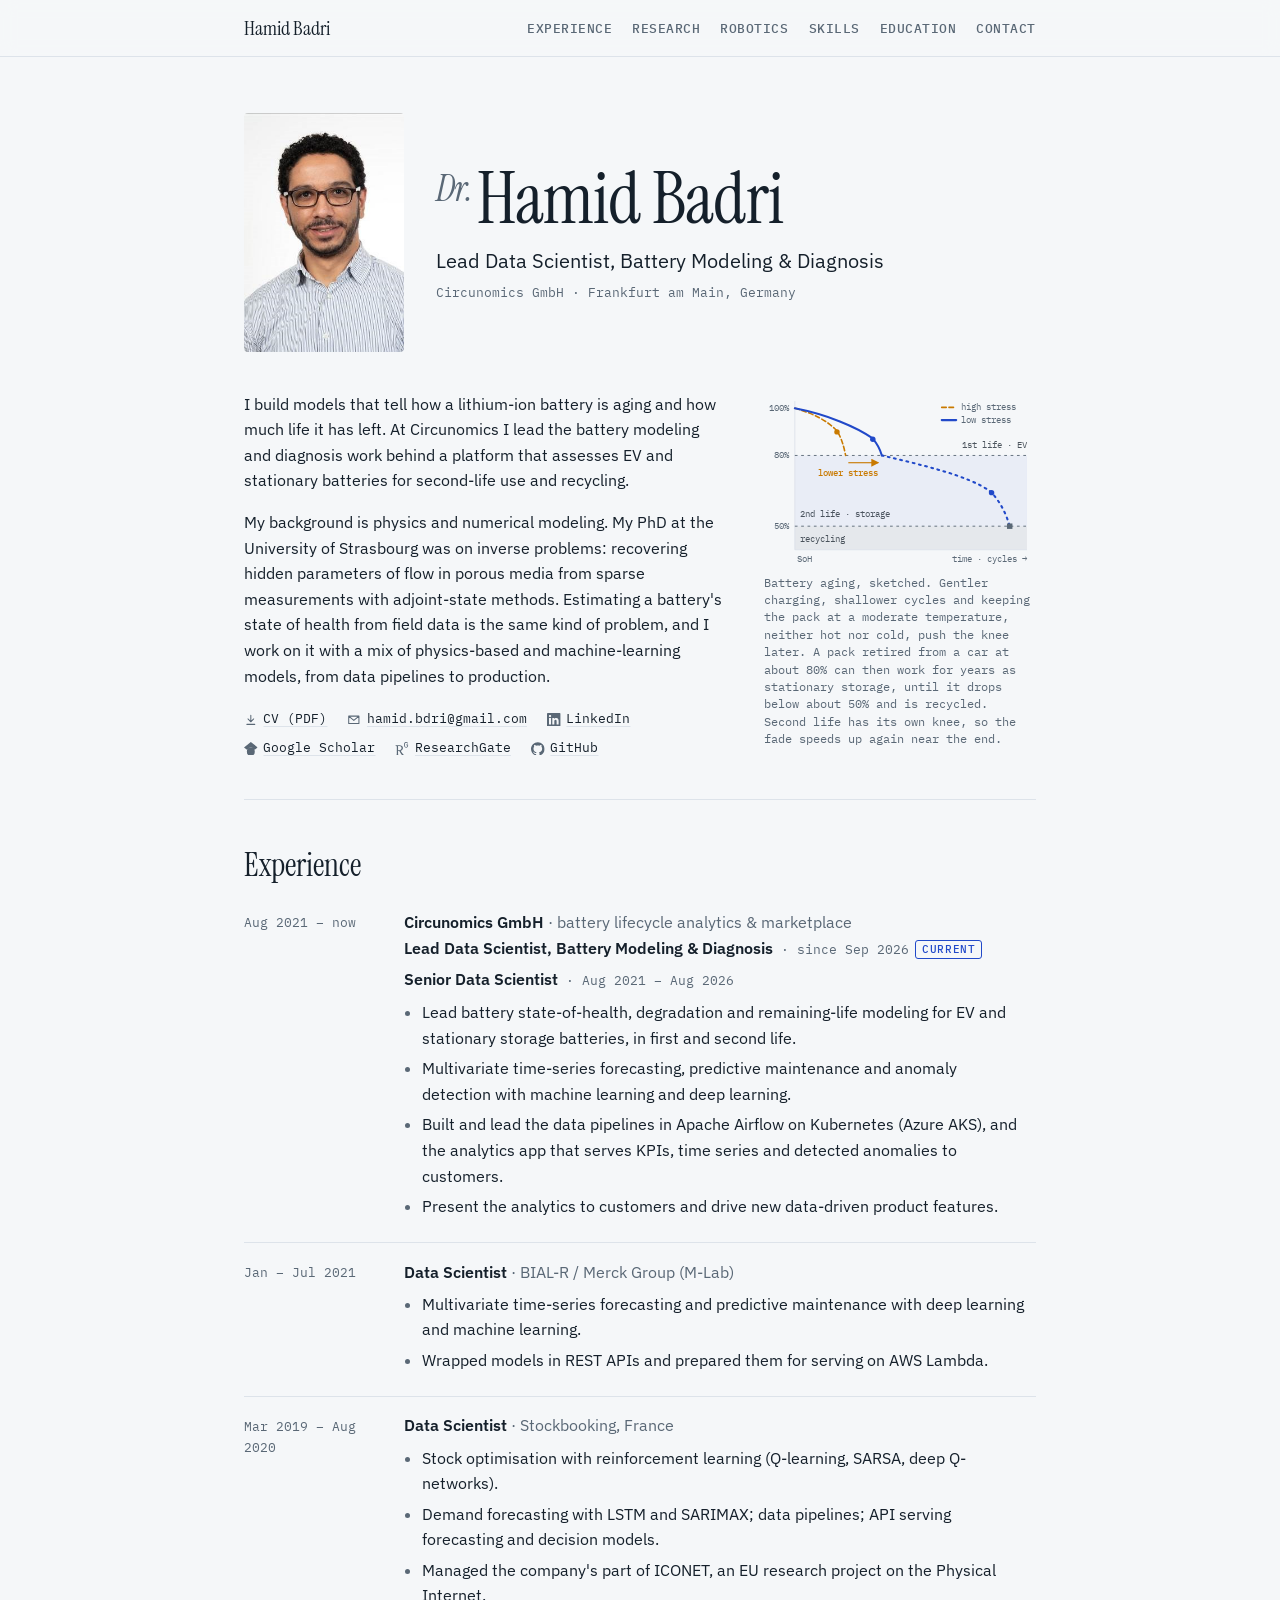
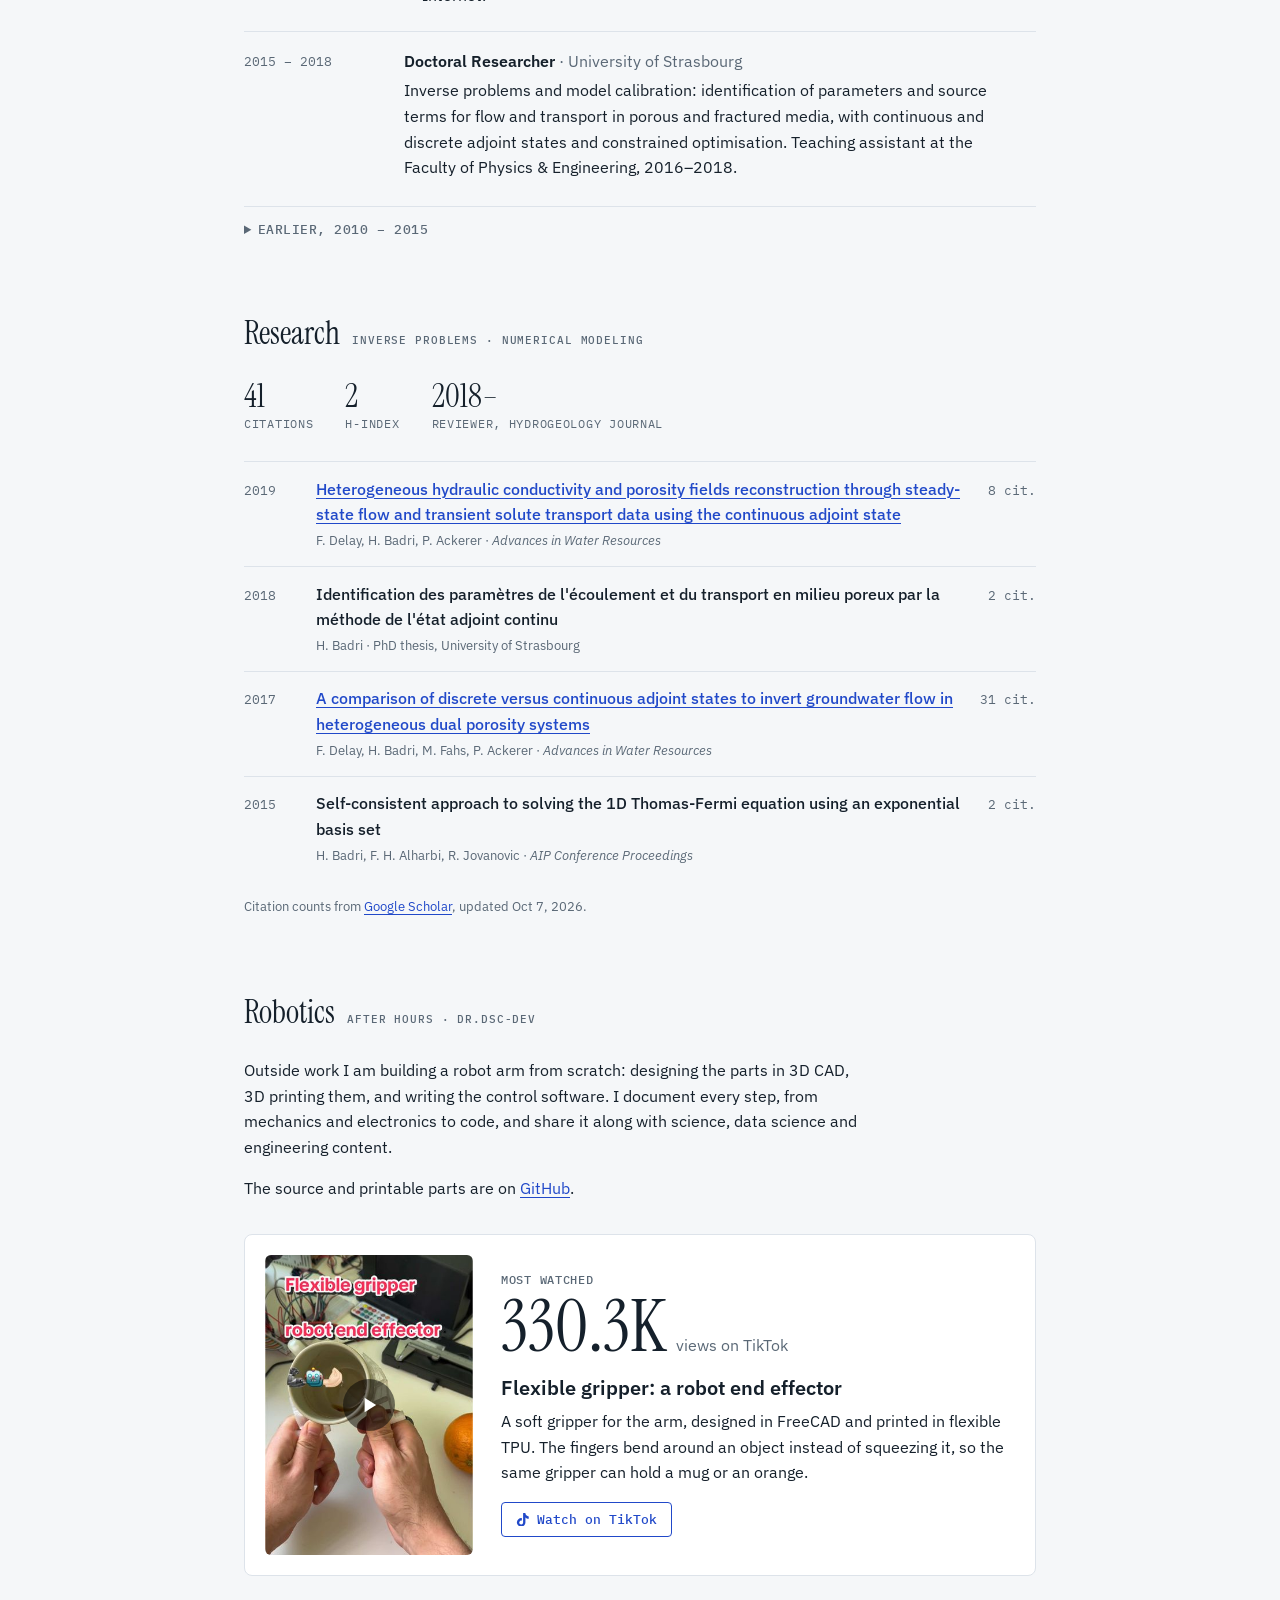
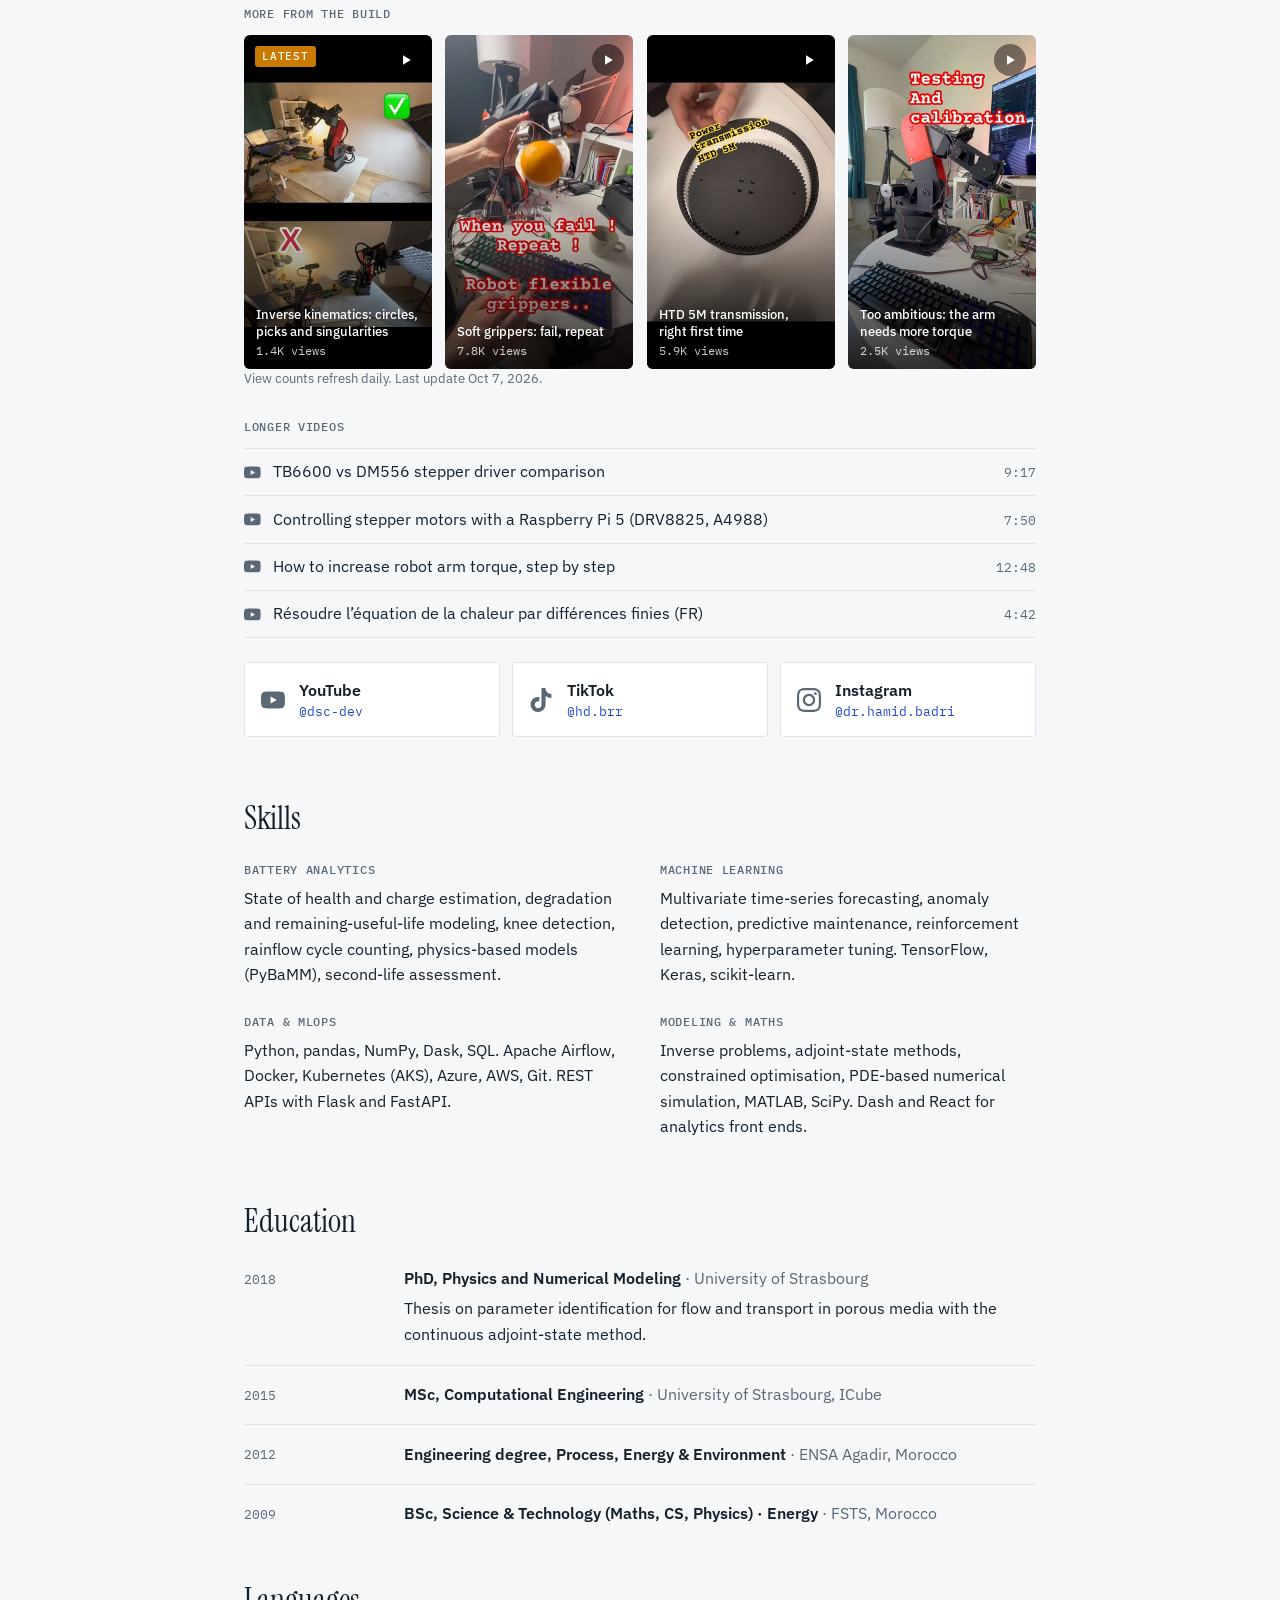
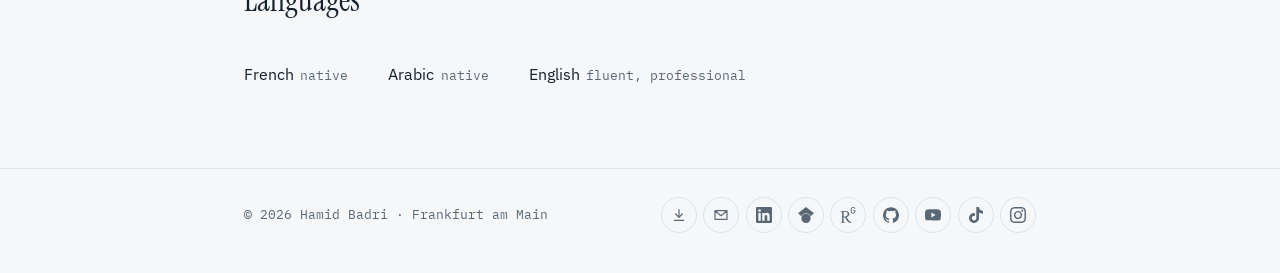
==== commit 79e44115: "Give the second-life fade its own knee in the battery figure Co-Authored-By: Claude Opus 5.5 <norepl" ====
--- a/index.html
+++ b/index.html
@@ -1,638 +1,639 @@
-<!DOCTYPE html>
-<html lang="en">
-<head>
-<meta charset="utf-8">
-<meta name="viewport" content="width=device-width, initial-scale=1, viewport-fit=cover">
-<title>Dr. Hamid Badri · Lead Data Scientist, Battery Modeling</title>
-<meta name="description" content="Dr. Hamid Badri, Lead Data Scientist in battery modeling and diagnosis at Circunomics. PhD, University of Strasbourg. Machine learning, inverse problems, robotics.">
-<meta name="author" content="Hamid Badri">
-<meta name="robots" content="index, follow, max-image-preview:large, max-video-preview:-1">
-<meta name="google-site-verification" content="HOXvQ1eisDSl-y1SWx3hHBscgWYyPTv-eovRpQu8DPc">
-<link rel="canonical" href="https://hamidbdr.github.io/">
-<meta name="theme-color" content="#f5f7f9" media="(prefers-color-scheme: light)">
-<meta name="theme-color" content="#0e1419" media="(prefers-color-scheme: dark)">
-
-<meta property="og:type" content="profile">
-<meta property="og:site_name" content="Hamid Badri">
-<meta property="og:url" content="https://hamidbdr.github.io/">
-<meta property="og:title" content="Dr. Hamid Badri · Lead Data Scientist, Battery Modeling &amp; Diagnosis">
-<meta property="og:description" content="Battery state of health and degradation modeling, machine learning, inverse problems, and a robot arm built from scratch.">
-<meta property="og:image" content="https://hamidbdr.github.io/assets/og-image.jpg">
-<meta property="og:image:width" content="1200">
-<meta property="og:image:height" content="630">
-<meta property="og:image:alt" content="Dr. Hamid Badri, Lead Data Scientist, Battery Modeling and Diagnosis">
-<meta property="og:locale" content="en_US">
-<meta property="profile:first_name" content="Hamid">
-<meta property="profile:last_name" content="Badri">
-<meta name="twitter:card" content="summary_large_image">
-<meta name="twitter:title" content="Dr. Hamid Badri · Lead Data Scientist, Battery Modeling &amp; Diagnosis">
-<meta name="twitter:description" content="Battery state of health and degradation modeling, machine learning, inverse problems, and a robot arm built from scratch.">
-<meta name="twitter:image" content="https://hamidbdr.github.io/assets/og-image.jpg">
-
-<link rel="icon" type="image/jpeg" href="assets/favicon.jpg">
-<link rel="apple-touch-icon" href="assets/favicon.jpg">
-<link rel="preconnect" href="https://fonts.googleapis.com">
-<link rel="preconnect" href="https://fonts.gstatic.com" crossorigin>
-<link rel="stylesheet" href="https://fonts.googleapis.com/css2?family=Instrument+Serif:ital@0;1&family=IBM+Plex+Sans:wght@400;500;600&family=IBM+Plex+Mono:wght@400;500&display=swap">
-<link rel="stylesheet" href="assets/style.css">
-<script type="application/ld+json">
-{
- "@context": "https://schema.org",
- "@graph": [
-  {
-   "@type": "ProfilePage",
-   "@id": "https://hamidbdr.github.io/#page",
-   "url": "https://hamidbdr.github.io/",
-   "name": "Dr. Hamid Badri, Lead Data Scientist",
-   "inLanguage": "en",
-   "dateModified": "2026-10-07",
-   "mainEntity": {
-    "@id": "https://hamidbdr.github.io/#person"
-   },
-   "primaryImageOfPage": "https://hamidbdr.github.io/assets/og-image.jpg"
-  },
-  {
-   "@type": "Person",
-   "@id": "https://hamidbdr.github.io/#person",
-   "name": "Hamid Badri",
-   "honorificPrefix": "Dr.",
-   "givenName": "Hamid",
-   "familyName": "Badri",
-   "alternateName": [
-    "Dr. Hamid Badri",
-    "Dr.Dsc-Dev"
-   ],
-   "url": "https://hamidbdr.github.io/",
-   "image": "https://hamidbdr.github.io/assets/photo.jpg",
-   "email": "mailto:hamid.bdri@gmail.com",
-   "jobTitle": "Lead Data Scientist, Battery Modeling & Diagnosis",
-   "worksFor": {
-    "@type": "Organization",
-    "name": "Circunomics GmbH",
-    "url": "https://www.circunomics.com/"
-   },
-   "address": {
-    "@type": "PostalAddress",
-    "addressLocality": "Frankfurt am Main",
-    "addressCountry": "DE"
-   },
-   "alumniOf": [
-    {
-     "@type": "CollegeOrUniversity",
-     "name": "University of Strasbourg"
-    },
-    {
-     "@type": "CollegeOrUniversity",
-     "name": "École Nationale des Sciences Appliquées d'Agadir"
-    }
-   ],
-   "hasCredential": {
-    "@type": "EducationalOccupationalCredential",
-    "credentialCategory": "degree",
-    "name": "PhD in Physics and Numerical Modeling",
-    "recognizedBy": {
-     "@type": "CollegeOrUniversity",
-     "name": "University of Strasbourg"
-    }
-   },
-   "knowsLanguage": [
-    "fr",
-    "ar",
-    "en"
-   ],
-   "knowsAbout": [
-    "Data science",
-    "Machine learning",
-    "Deep learning",
-    "Battery state of health estimation",
-    "Battery degradation modeling",
-    "Remaining useful life prediction",
-    "Second-life batteries",
-    "Time series forecasting",
-    "Anomaly detection",
-    "Inverse problems",
-    "Adjoint-state method",
-    "Numerical modeling",
-    "Apache Airflow",
-    "Kubernetes",
-    "Robotics",
-    "Inverse kinematics",
-    "3D printing",
-    "FreeCAD"
-   ],
-   "sameAs": [
-    "https://www.linkedin.com/in/hamid-badri/",
-    "https://scholar.google.com/citations?user=9fMwc-wAAAAJ",
-    "https://www.researchgate.net/profile/Hamid-Badri",
-    "https://github.com/hamidbdr",
-    "https://www.youtube.com/@dsc-dev",
-    "https://www.tiktok.com/@hd.brr",
-    "https://www.instagram.com/dr.hamid.badri/"
-   ]
-  },
-  {
-   "@type": "ScholarlyArticle",
-   "headline": "A comparison of discrete versus continuous adjoint states to invert groundwater flow in heterogeneous dual porosity systems",
-   "datePublished": "2017",
-   "sameAs": "https://doi.org/10.1016/j.advwatres.2017.09.022",
-   "isPartOf": {
-    "@type": "Periodical",
-    "name": "Advances in Water Resources"
-   },
-   "author": [
-    {
-     "@type": "Person",
-     "name": "F. Delay"
-    },
-    {
-     "@id": "https://hamidbdr.github.io/#person"
-    },
-    {
-     "@type": "Person",
-     "name": "M. Fahs"
-    },
-    {
-     "@type": "Person",
-     "name": "P. Ackerer"
-    }
-   ]
-  },
-  {
-   "@type": "ScholarlyArticle",
-   "headline": "Heterogeneous hydraulic conductivity and porosity fields reconstruction through steady-state flow and transient solute transport data using the continuous adjoint state",
-   "datePublished": "2019",
-   "sameAs": "https://doi.org/10.1016/j.advwatres.2019.03.014",
-   "isPartOf": {
-    "@type": "Periodical",
-    "name": "Advances in Water Resources"
-   },
-   "author": [
-    {
-     "@type": "Person",
-     "name": "F. Delay"
-    },
-    {
-     "@id": "https://hamidbdr.github.io/#person"
-    },
-    {
-     "@type": "Person",
-     "name": "P. Ackerer"
-    }
-   ]
-  },
-  {
-   "@type": "VideoObject",
-   "name": "Flexible gripper: a robot end effector",
-   "description": "A soft robot gripper designed in FreeCAD and printed in flexible TPU; the fingers bend around an object instead of squeezing it.",
-   "thumbnailUrl": "https://hamidbdr.github.io/assets/videos/tt-7497985056653249814.jpg",
-   "uploadDate": "2025-04-27T13:31:26Z",
-   "duration": "PT59S",
-   "url": "https://www.tiktok.com/@hd.brr/video/7497985056653249814",
-   "author": {
-    "@id": "https://hamidbdr.github.io/#person"
-   }
-  },
-  {
-   "@type": "VideoObject",
-   "name": "Inverse kinematics: circles, picks and singularities",
-   "description": "A 3D-printed six-axis robot arm drawing circles and picking objects with inverse kinematics, penalising jumps between solutions to avoid singularities.",
-   "thumbnailUrl": "https://hamidbdr.github.io/assets/videos/pr7InxdE5OU.jpg",
-   "uploadDate": "2026-04-04T16:00:20-07:00",
-   "duration": "PT26S",
-   "embedUrl": "https://www.youtube.com/embed/pr7InxdE5OU",
-   "url": "https://www.youtube.com/shorts/pr7InxdE5OU",
-   "author": {
-    "@id": "https://hamidbdr.github.io/#person"
-   }
-  },
-  {
-   "@type": "VideoObject",
-   "name": "Soft grippers: fail, repeat",
-   "description": "Testing flexible TPU grippers on a home-built robot arm.",
-   "thumbnailUrl": "https://hamidbdr.github.io/assets/videos/1_WKkzb5Dd4.jpg",
-   "uploadDate": "2025-05-03T14:56:42-07:00",
-   "duration": "PT16S",
-   "embedUrl": "https://www.youtube.com/embed/1_WKkzb5Dd4",
-   "url": "https://www.youtube.com/shorts/1_WKkzb5Dd4",
-   "author": {
-    "@id": "https://hamidbdr.github.io/#person"
-   }
-  },
-  {
-   "@type": "VideoObject",
-   "name": "HTD 5M transmission, right first time",
-   "description": "Designing an HTD 5M belt transmission for the robot arm in FreeCAD.",
-   "thumbnailUrl": "https://hamidbdr.github.io/assets/videos/xMZ7kFXE5Jc.jpg",
-   "uploadDate": "2025-05-23T08:44:45-07:00",
-   "duration": "PT14S",
-   "embedUrl": "https://www.youtube.com/embed/xMZ7kFXE5Jc",
-   "url": "https://www.youtube.com/shorts/xMZ7kFXE5Jc",
-   "author": {
-    "@id": "https://hamidbdr.github.io/#person"
-   }
-  },
-  {
-   "@type": "VideoObject",
-   "name": "Too ambitious: the arm needs more torque",
-   "description": "Testing and calibrating the robot arm before upgrading its stepper motors.",
-   "thumbnailUrl": "https://hamidbdr.github.io/assets/videos/X-8d8J09OTA.jpg",
-   "uploadDate": "2025-06-19T11:51:38-07:00",
-   "duration": "PT11S",
-   "embedUrl": "https://www.youtube.com/embed/X-8d8J09OTA",
-   "url": "https://www.youtube.com/shorts/X-8d8J09OTA",
-   "author": {
-    "@id": "https://hamidbdr.github.io/#person"
-   }
-  }
- ]
-}
-</script>
-</head>
-<body>
-<svg width="0" height="0" style="position:absolute" aria-hidden="true">
-  <symbol id="i-linkedin" viewBox="0 0 24 24"><path d="M20.447 20.452h-3.554v-5.569c0-1.328-.027-3.037-1.852-3.037-1.853 0-2.136 1.445-2.136 2.939v5.667H9.351V9h3.414v1.561h.046c.477-.9 1.637-1.85 3.37-1.85 3.601 0 4.267 2.37 4.267 5.455v6.286zM5.337 7.433c-1.144 0-2.063-.926-2.063-2.065 0-1.138.92-2.063 2.063-2.063 1.14 0 2.064.925 2.064 2.063 0 1.139-.925 2.065-2.064 2.065zm1.782 13.019H3.555V9h3.564v11.452zM22.225 0H1.771C.792 0 0 .774 0 1.729v20.542C0 23.227.792 24 1.771 24h20.451C23.2 24 24 23.227 24 22.271V1.729C24 .774 23.2 0 22.222 0h.003z"/></symbol>
-  <symbol id="i-googlescholar" viewBox="0 0 24 24"><path d="M5.242 13.769L0 9.5 12 0l12 9.5-5.242 4.269C17.548 11.249 14.978 9.5 12 9.5c-2.977 0-5.548 1.748-6.758 4.269zM12 10a7 7 0 1 0 0 14 7 7 0 0 0 0-14z"/></symbol>
-  <symbol id="i-researchgate" viewBox="0 0 24 24"><path d="M19.586 0c-.818 0-1.508.19-2.073.565-.563.377-.97.936-1.213 1.68a3.193 3.193 0 0 0-.112.437 8.365 8.365 0 0 0-.078.53 9 9 0 0 0-.05.727c-.01.282-.013.621-.013 1.016a31.121 31.123 0 0 0 .014 1.017 9 9 0 0 0 .05.727 7.946 7.946 0 0 0 .077.53h-.005a3.334 3.334 0 0 0 .113.438c.245.743.65 1.303 1.214 1.68.565.376 1.256.564 2.075.564.8 0 1.536-.213 2.105-.603.57-.39.94-.916 1.175-1.65.076-.235.135-.558.177-.93a10.9 10.9 0 0 0 .043-1.207v-.82c0-.095-.047-.142-.14-.142h-3.064c-.094 0-.14.047-.14.141v.956c0 .094.046.14.14.14h1.666c.056 0 .084.03.084.086 0 .36 0 .62-.036.865-.038.244-.1.447-.147.606-.108.385-.348.664-.638.876-.29.212-.738.35-1.227.35-.545 0-.901-.15-1.21-.353-.306-.203-.517-.454-.67-.915a3.136 3.136 0 0 1-.147-.762 17.366 17.367 0 0 1-.034-.656c-.01-.26-.014-.572-.014-.939a26.401 26.403 0 0 1 .014-.938 15.821 15.822 0 0 1 .035-.656 3.19 3.19 0 0 1 .148-.76 1.89 1.89 0 0 1 .742-1.01c.344-.244.593-.352 1.137-.352.508 0 .815.096 1.144.303.33.207.528.492.764.925.047.094.111.118.198.07l1.044-.43c.075-.048.09-.115.042-.199a3.549 3.549 0 0 0-.466-.742 3 3 0 0 0-.679-.607 3.313 3.313 0 0 0-.903-.41A4.068 4.068 0 0 0 19.586 0zM8.217 5.836c-1.69 0-3.036.086-4.297.086-1.146 0-2.291 0-3.007-.029v.831l1.088.2c.744.144 1.174.488 1.174 2.264v11.288c0 1.777-.43 2.12-1.174 2.263l-1.088.2v.832c.773-.029 2.12-.086 3.465-.086 1.29 0 2.951.057 3.667.086v-.831l-1.49-.2c-.773-.115-1.174-.487-1.174-2.264v-4.784c.688.057 1.29.057 2.206.057 1.748 3.123 3.41 5.472 4.355 6.56.86 1.032 2.177 1.691 3.839 1.691.487 0 1.003-.086 1.318-.23v-.744c-1.031 0-2.063-.716-2.808-1.518-1.26-1.376-2.95-3.582-4.355-6.074 2.32-.545 4.04-2.722 4.04-4.9 0-3.208-2.492-4.698-5.758-4.698zm-.515 1.29c2.406 0 3.839 1.26 3.839 3.552 0 2.263-1.547 3.782-4.097 3.782-.974 0-1.404-.03-2.063-.086v-7.19c.66-.059 1.547-.059 2.32-.059z"/></symbol>
-  <symbol id="i-github" viewBox="0 0 24 24"><path d="M12 .297c-6.63 0-12 5.373-12 12 0 5.303 3.438 9.8 8.205 11.385.6.113.82-.258.82-.577 0-.285-.01-1.04-.015-2.04-3.338.724-4.042-1.61-4.042-1.61C4.422 18.07 3.633 17.7 3.633 17.7c-1.087-.744.084-.729.084-.729 1.205.084 1.838 1.236 1.838 1.236 1.07 1.835 2.809 1.305 3.495.998.108-.776.417-1.305.76-1.605-2.665-.3-5.466-1.332-5.466-5.93 0-1.31.465-2.38 1.235-3.22-.135-.303-.54-1.523.105-3.176 0 0 1.005-.322 3.3 1.23.96-.267 1.98-.399 3-.405 1.02.006 2.04.138 3 .405 2.28-1.552 3.285-1.23 3.285-1.23.645 1.653.24 2.873.12 3.176.765.84 1.23 1.91 1.23 3.22 0 4.61-2.805 5.625-5.475 5.92.42.36.81 1.096.81 2.22 0 1.606-.015 2.896-.015 3.286 0 .315.21.69.825.57C20.565 22.092 24 17.592 24 12.297c0-6.627-5.373-12-12-12"/></symbol>
-  <symbol id="i-youtube" viewBox="0 0 24 24"><path d="M23.498 6.186a3.016 3.016 0 0 0-2.122-2.136C19.505 3.545 12 3.545 12 3.545s-7.505 0-9.377.505A3.017 3.017 0 0 0 .502 6.186C0 8.07 0 12 0 12s0 3.93.502 5.814a3.016 3.016 0 0 0 2.122 2.136c1.871.505 9.376.505 9.376.505s7.505 0 9.377-.505a3.015 3.015 0 0 0 2.122-2.136C24 15.93 24 12 24 12s0-3.93-.502-5.814zM9.545 15.568V8.432L15.818 12l-6.273 3.568z"/></symbol>
-  <symbol id="i-tiktok" viewBox="0 0 24 24"><path d="M12.525.02c1.31-.02 2.61-.01 3.91-.02.08 1.53.63 3.09 1.75 4.17 1.12 1.11 2.7 1.62 4.24 1.79v4.03c-1.44-.05-2.89-.35-4.2-.97-.57-.26-1.1-.59-1.62-.93-.01 2.92.01 5.84-.02 8.75-.08 1.4-.54 2.79-1.35 3.94-1.31 1.92-3.58 3.17-5.91 3.21-1.43.08-2.86-.31-4.08-1.03-2.02-1.19-3.44-3.37-3.65-5.71-.02-.5-.03-1-.01-1.49.18-1.9 1.12-3.72 2.58-4.96 1.66-1.44 3.98-2.13 6.15-1.72.02 1.48-.04 2.96-.04 4.44-.99-.32-2.15-.23-3.02.37-.63.41-1.11 1.04-1.36 1.75-.21.51-.15 1.07-.14 1.61.24 1.64 1.82 3.02 3.5 2.87 1.12-.01 2.19-.66 2.77-1.61.19-.33.4-.67.41-1.06.1-1.79.06-3.57.07-5.36.01-4.03-.01-8.05.02-12.07z"/></symbol>
-  <symbol id="i-instagram" viewBox="0 0 24 24"><path d="M12 0C8.74 0 8.333.015 7.053.072 5.775.132 4.905.333 4.14.63c-.789.306-1.459.717-2.126 1.384S.935 3.35.63 4.14C.333 4.905.131 5.775.072 7.053.012 8.333 0 8.74 0 12s.015 3.667.072 4.947c.06 1.277.261 2.148.558 2.913.306.788.717 1.459 1.384 2.126.667.666 1.336 1.079 2.126 1.384.766.296 1.636.499 2.913.558C8.333 23.988 8.74 24 12 24s3.667-.015 4.947-.072c1.277-.06 2.148-.262 2.913-.558.788-.306 1.459-.718 2.126-1.384.666-.667 1.079-1.335 1.384-2.126.296-.765.499-1.636.558-2.913.06-1.28.072-1.687.072-4.947s-.015-3.667-.072-4.947c-.06-1.277-.262-2.149-.558-2.913-.306-.789-.718-1.459-1.384-2.126C21.319 1.347 20.651.935 19.86.63c-.765-.297-1.636-.499-2.913-.558C15.667.012 15.26 0 12 0zm0 2.16c3.203 0 3.585.016 4.85.071 1.17.055 1.805.249 2.227.415.562.217.96.477 1.382.896.419.42.679.819.896 1.381.164.422.36 1.057.413 2.227.057 1.266.07 1.646.07 4.85s-.015 3.585-.074 4.85c-.061 1.17-.256 1.805-.421 2.227-.224.562-.479.96-.899 1.382-.419.419-.824.679-1.38.896-.42.164-1.065.36-2.235.413-1.274.057-1.649.07-4.859.07-3.211 0-3.586-.015-4.859-.074-1.171-.061-1.816-.256-2.236-.421-.569-.224-.96-.479-1.379-.899-.421-.419-.69-.824-.9-1.38-.165-.42-.359-1.065-.42-2.235-.045-1.26-.061-1.649-.061-4.844 0-3.196.016-3.586.061-4.861.061-1.17.255-1.814.42-2.234.21-.57.479-.96.9-1.381.419-.419.81-.689 1.379-.898.42-.166 1.051-.361 2.221-.421 1.275-.045 1.65-.06 4.859-.06l.045.03zm0 3.678c-3.405 0-6.162 2.76-6.162 6.162 0 3.405 2.76 6.162 6.162 6.162 3.405 0 6.162-2.76 6.162-6.162 0-3.405-2.76-6.162-6.162-6.162zM12 16c-2.21 0-4-1.79-4-4s1.79-4 4-4 4 1.79 4 4-1.79 4-4 4zm7.846-10.405c0 .795-.646 1.44-1.44 1.44-.795 0-1.44-.646-1.44-1.44 0-.794.646-1.439 1.44-1.439.793-.001 1.44.645 1.44 1.439z"/></symbol>
-  <symbol id="i-cv" viewBox="0 0 24 24"><path fill="none" stroke="currentColor" stroke-width="1.8" stroke-linecap="round" stroke-linejoin="round" d="M12 4v11 M7 10.5l5 5 5-5 M5 20h14"/></symbol>
-  <symbol id="i-mail" viewBox="0 0 24 24"><path fill="none" stroke="currentColor" stroke-width="1.8" stroke-linejoin="round" d="M3 5.5h18v13H3z M3.5 6l8.5 7 8.5-7"/></symbol>
-</svg>
-
-<header class="bar">
-  <div class="wrap">
-    <a class="mark" href="#top">Hamid Badri</a>
-    <nav aria-label="Sections">
-      <a href="#experience">Experience</a>
-      <a href="#research">Research</a>
-      <a href="#workshop">Robotics</a>
-      <a href="#skills">Skills</a>
-      <a href="#education">Education</a>
-      <a href="#contact">Contact</a>
-    </nav>
-  </div>
-</header>
-
-<main class="wrap" id="top">
-
-  <div class="hero">
-    <img src="assets/photo.jpg" alt="Portrait of Dr. Hamid Badri" fetchpriority="high" width="285" height="425">
-    <div>
-      <h1><em>Dr.</em>Hamid Badri</h1>
-      <p class="role">Lead Data Scientist, Battery Modeling &amp; Diagnosis</p>
-      <p class="where">Circunomics GmbH · Frankfurt am Main, Germany</p>
-    </div>
-  </div>
-
-  <div class="lede">
-    <div>
-      <p>I build models that tell how a lithium-ion battery is aging and how much life it has left. At Circunomics I lead the battery modeling and diagnosis work behind a platform that assesses EV and stationary batteries for second-life use and recycling.</p>
-      <p>My background is physics and numerical modeling. My PhD at the University of Strasbourg was on inverse problems: recovering hidden parameters of flow in porous media from sparse measurements with adjoint-state methods. Estimating a battery's state of health from field data is the same kind of problem, and I work on it with a mix of physics-based and machine-learning models, from data pipelines to production.</p>
-      <div class="links">
-        <a href="CV_HamidBadri.pdf" download><svg class="ico" aria-hidden="true"><use href="#i-cv"/></svg><span class="lbl-t">CV (PDF)</span></a>
-        <button class="copy" type="button" id="copy-email" data-email="hamid.bdri@gmail.com" title="Copy email address"><svg class="ico" aria-hidden="true"><use href="#i-mail"/></svg><span class="lbl-t">hamid.bdri@gmail.com</span></button>
-        <a href="https://www.linkedin.com/in/hamid-badri/" target="_blank" rel="noopener"><svg class="ico" aria-hidden="true"><use href="#i-linkedin"/></svg><span class="lbl-t">LinkedIn</span></a>
-        <a href="https://scholar.google.com/citations?user=9fMwc-wAAAAJ" target="_blank" rel="noopener"><svg class="ico" aria-hidden="true"><use href="#i-googlescholar"/></svg><span class="lbl-t">Google Scholar</span></a>
-        <a href="https://www.researchgate.net/profile/Hamid-Badri" target="_blank" rel="noopener"><svg class="ico" aria-hidden="true"><use href="#i-researchgate"/></svg><span class="lbl-t">ResearchGate</span></a>
-        <a href="https://github.com/hamidbdr" target="_blank" rel="noopener"><svg class="ico" aria-hidden="true"><use href="#i-github"/></svg><span class="lbl-t">GitHub</span></a>
-      </div>
-    </div>
-
-    <figure class="fade" aria-labelledby="fade-cap">
-      <svg viewBox="0 0 300 192" role="img" aria-label="Sketch of battery state of health over time. Under high stress the curve bends at a knee and reaches 80 percent early. Under lower stress the knee comes later and first life lasts longer. Between 80 and 50 percent the pack works a second life as stationary storage; below 50 percent it goes to recycling.">
-        <defs>
-          <marker id="arr" viewBox="0 0 8 8" refX="7" refY="4" markerWidth="7" markerHeight="7" orient="auto"><path d="M0 0L8 4L0 8z" class="arrhead"/></marker>
-        </defs>
-        <rect class="band" x="34" y="70" width="256" height="78"/>
-        <rect class="band band-r" x="34" y="148" width="256" height="26"/>
-        <line class="ax" x1="34" y1="10" x2="34" y2="174"/>
-        <line class="ax" x1="34" y1="174" x2="290" y2="174"/>
-        <line class="eol" x1="34" y1="70" x2="290" y2="70"/>
-        <line class="eol" x1="34" y1="148" x2="290" y2="148"/>
-        <text class="lbl" x="28" y="21" text-anchor="end">100%</text>
-        <text class="lbl" x="28" y="73" text-anchor="end">80%</text>
-        <text class="lbl" x="28" y="151" text-anchor="end">50%</text>
-        <text class="lbl zone" x="290" y="62" text-anchor="end">1st life · EV</text>
-        <text class="lbl zone" x="40" y="138">2nd life · storage</text>
-        <text class="lbl zone" x="40" y="165">recycling</text>
-        <path class="hi" d="M34 18 C 53.5 23.2, 70 31.9, 80 42.3 C 85 49.2, 88 59.6, 90 70"/>
-        <circle class="kneept" cx="80.5" cy="44" r="3"/>
-        <path class="curve" d="M34 18 C 70 24.9, 102 38.8, 119.5 50.9 C 124 56.1, 128 63.1, 130 70"/>
-        <circle class="kneept lo" cx="120" cy="52.2" r="3"/>
-        <path class="second" d="M130 70 C 148 80, 210 106, 280 148"/>
-        <rect class="recy" x="277" y="145" width="6" height="6"/>
-        <line class="ext" x1="93" y1="78" x2="126" y2="78" marker-end="url(#arr)"/>
-        <text class="lbl-k" x="126" y="93" text-anchor="end">lower stress</text>
-        <line class="hi" x1="196" y1="17" x2="212" y2="17"/>
-        <text class="lbl" x="217" y="20">high stress</text>
-        <line class="curve" x1="196" y1="31" x2="212" y2="31"/>
-        <text class="lbl" x="217" y="34">low stress</text>
-        <text class="lbl" x="36" y="188">SoH</text>
-        <text class="lbl" x="290" y="188" text-anchor="end">time · cycles →</text>
-      </svg>
-      <figcaption id="fade-cap">Battery aging, sketched. Gentler charging, shallower cycles and keeping the pack at a moderate temperature, neither hot nor cold, push the knee later. A pack retired from a car at about 80% can then work for years as stationary storage, until it drops below about 50% and is recycled.</figcaption>
-    </figure>
-  </div>
-
-  <section id="experience" aria-labelledby="h-exp">
-    <h2 id="h-exp">Experience</h2>
-
-    <div class="entry">
-      <div class="when">Aug 2021 – now</div>
-      <div>
-        <h3>Circunomics GmbH <span class="org">· battery lifecycle analytics &amp; marketplace</span></h3>
-        <ul class="roles">
-          <li><b>Lead Data Scientist, Battery Modeling &amp; Diagnosis</b> · since Sep 2026<span class="now">Current</span></li>
-          <li><b>Senior Data Scientist</b> · Aug 2021 – Aug 2026</li>
-        </ul>
-        <ul>
-          <li>Lead battery state-of-health, degradation and remaining-life modeling for EV and stationary storage batteries, in first and second life.</li>
-          <li>Multivariate time-series forecasting, predictive maintenance and anomaly detection with machine learning and deep learning.</li>
-          <li>Built and lead the data pipelines in Apache Airflow on Kubernetes (Azure AKS), and the analytics app that serves KPIs, time series and detected anomalies to customers.</li>
-          <li>Present the analytics to customers and drive new data-driven product features.</li>
-        </ul>
-      </div>
-    </div>
-
-    <div class="entry">
-      <div class="when">Jan – Jul 2021</div>
-      <div>
-        <h3>Data Scientist <span class="org">· BIAL-R / Merck Group (M-Lab)</span></h3>
-        <ul>
-          <li>Multivariate time-series forecasting and predictive maintenance with deep learning and machine learning.</li>
-          <li>Wrapped models in REST APIs and prepared them for serving on AWS Lambda.</li>
-        </ul>
-      </div>
-    </div>
-
-    <div class="entry">
-      <div class="when">Mar 2019 – Aug 2020</div>
-      <div>
-        <h3>Data Scientist <span class="org">· Stockbooking, France</span></h3>
-        <ul>
-          <li>Stock optimisation with reinforcement learning (Q-learning, SARSA, deep Q-networks).</li>
-          <li>Demand forecasting with LSTM and SARIMAX; data pipelines; API serving forecasting and decision models.</li>
-          <li>Managed the company's part of ICONET, an EU research project on the Physical Internet.</li>
-        </ul>
-      </div>
-    </div>
-
-    <div class="entry">
-      <div class="when">2015 – 2018</div>
-      <div>
-        <h3>Doctoral Researcher <span class="org">· University of Strasbourg</span></h3>
-        <p>Inverse problems and model calibration: identification of parameters and source terms for flow and transport in porous and fractured media, with continuous and discrete adjoint states and constrained optimisation. Teaching assistant at the Faculty of Physics &amp; Engineering, 2016–2018.</p>
-      </div>
-    </div>
-
-    <details class="earlier">
-      <summary>Earlier, 2010 – 2015</summary>
-      <div class="entry">
-        <div class="when">2015 · 5 mo</div>
-        <div><h3>Li-ion battery modeling <span class="org">· ICube / QEERI, Qatar</span></h3>
-        <p>Nonlinear thermal and multi-physics model of lithium-ion batteries.</p></div>
-      </div>
-      <div class="entry">
-        <div class="when">2014 · 1 mo</div>
-        <div><h3>Consultant <span class="org">· Qatar Environment and Energy Research Institute</span></h3></div>
-      </div>
-      <div class="entry">
-        <div class="when">2013</div>
-        <div><h3>Technical Manager <span class="org">· GREEN-CAR, Morocco</span></h3>
-        <p>Design and build of a solar-car prototype.</p></div>
-      </div>
-      <div class="entry">
-        <div class="when">2012 · 4 mo</div>
-        <div><h3>Graduation project <span class="org">· OCP SA, Morocco</span></h3>
-        <p>Raised plant availability: flocculation and decanter process, automation system and operator GUI.</p></div>
-      </div>
-      <div class="entry">
-        <div class="when">2010 – 2011</div>
-        <div><h3>Technical Manager, team of 10 <span class="org">· ENSAcar, Shell Eco-marathon Europe 2011</span></h3>
-        <p>Built a four-wheel urban-concept car for the competition in Germany.</p></div>
-      </div>
-    </details>
-  </section>
-
-  <section id="research" aria-labelledby="h-res">
-    <h2 id="h-res">Research <small>Inverse problems · numerical modeling</small></h2>
-
-    <div class="metrics">
-      <div><b data-stat="scholar.citations">41</b><span>Citations</span></div>
-      <div><b data-stat="scholar.hindex">2</b><span>h-index</span></div>
-      <div><b>2018–</b><span>Reviewer, Hydrogeology Journal</span></div>
-    </div>
-
-    <ol class="pubs">
-      <li>
-        <span class="yr">2019</span>
-        <span><a class="t" href="https://doi.org/10.1016/j.advwatres.2019.03.014" target="_blank" rel="noopener">Heterogeneous hydraulic conductivity and porosity fields reconstruction through steady-state flow and transient solute transport data using the continuous adjoint state</a>
-        <span class="meta">F. Delay, H. Badri, P. Ackerer · <i>Advances in Water Resources</i></span></span>
-        <span class="cit"><span data-stat="scholar.conductivity2019">8</span> cit.</span>
-      </li>
-      <li>
-        <span class="yr">2018</span>
-        <span><span class="t">Identification des paramètres de l'écoulement et du transport en milieu poreux par la méthode de l'état adjoint continu</span>
-        <span class="meta">H. Badri · PhD thesis, University of Strasbourg</span></span>
-        <span class="cit"><span data-stat="scholar.thesis2018">2</span> cit.</span>
-      </li>
-      <li>
-        <span class="yr">2017</span>
-        <span><a class="t" href="https://doi.org/10.1016/j.advwatres.2017.09.022" target="_blank" rel="noopener">A comparison of discrete versus continuous adjoint states to invert groundwater flow in heterogeneous dual porosity systems</a>
-        <span class="meta">F. Delay, H. Badri, M. Fahs, P. Ackerer · <i>Advances in Water Resources</i></span></span>
-        <span class="cit"><span data-stat="scholar.adjoint2017">31</span> cit.</span>
-      </li>
-      <li>
-        <span class="yr">2015</span>
-        <span><span class="t">Self-consistent approach to solving the 1D Thomas-Fermi equation using an exponential basis set</span>
-        <span class="meta">H. Badri, F. H. Alharbi, R. Jovanovic · <i>AIP Conference Proceedings</i></span></span>
-        <span class="cit"><span data-stat="scholar.thomasfermi2015">2</span> cit.</span>
-      </li>
-    </ol>
-    <p class="note">Citation counts from <a href="https://scholar.google.com/citations?user=9fMwc-wAAAAJ" target="_blank" rel="noopener">Google Scholar</a>, updated <time data-stat-date>October 2026</time>.</p>
-  </section>
-
-  <section id="workshop" class="workshop" aria-labelledby="h-work">
-    <h2 id="h-work">Robotics <small>After hours · Dr.Dsc-Dev</small></h2>
-    <p>Outside work I am building a robot arm from scratch: designing the parts in 3D CAD, 3D printing them, and writing the control software. I document every step, from mechanics and electronics to code, and share it along with science, data science and engineering content.</p>
-    <p>The source and printable parts are on <a href="https://github.com/hamidbdr/robot" target="_blank" rel="noopener">GitHub</a>.</p>
-    <div class="feature">
-      <a class="short" href="https://www.tiktok.com/@hd.brr/video/7497985056653249814" data-preview="assets/videos/DRyZnX0eQtg.mp4" target="_blank" rel="noopener">
-        <img src="assets/videos/tt-7497985056653249814.jpg" alt="Flexible gripper wrapping around a mug" width="360" height="523" loading="lazy"><svg class="play" viewBox="0 0 24 24" aria-hidden="true"><path d="M8 5.5v13l10.5-6.5z"/></svg>
-        <span>Flexible gripper</span></a>
-      <div>
-        <p class="vh">Most watched</p>
-        <p class="big"><b data-stat="tiktok.7497985056653249814">330K</b> views on TikTok</p>
-        <h3>Flexible gripper: a robot end effector</h3>
-        <p>A soft gripper for the arm, designed in FreeCAD and printed in flexible TPU. The fingers bend around an object instead of squeezing it, so the same gripper can hold a mug or an orange.</p>
-        <a class="watch" href="https://www.tiktok.com/@hd.brr/video/7497985056653249814" target="_blank" rel="noopener"><svg class="ico" aria-hidden="true"><use href="#i-tiktok"/></svg>Watch on TikTok</a>
-      </div>
-    </div>
-    <h3 class="vh">More from the build</h3>
-    <ul class="shorts">
-      <li><a class="short" href="https://www.youtube.com/shorts/pr7InxdE5OU" data-yt="pr7InxdE5OU" data-preview="assets/videos/pr7InxdE5OU.mp4" target="_blank" rel="noopener">
-        <img src="assets/videos/pr7InxdE5OU.jpg" alt="Robot arm moving between poses with inverse kinematics" width="360" height="640" loading="lazy"><svg class="play" viewBox="0 0 24 24" aria-hidden="true"><path d="M8 5.5v13l10.5-6.5z"/></svg><em class="badge">Latest</em>
-        <span>Inverse kinematics: circles, picks and singularities<small data-stat="youtube.pr7InxdE5OU" data-suffix=" views">1.4K views</small></span></a></li>
-      <li><a class="short" href="https://www.youtube.com/shorts/1_WKkzb5Dd4" data-yt="1_WKkzb5Dd4" data-preview="assets/videos/1_WKkzb5Dd4.mp4" target="_blank" rel="noopener">
-        <img src="assets/videos/1_WKkzb5Dd4.jpg" alt="Soft TPU gripper holding an orange" width="360" height="640" loading="lazy"><svg class="play" viewBox="0 0 24 24" aria-hidden="true"><path d="M8 5.5v13l10.5-6.5z"/></svg>
-        <span>Soft grippers: fail, repeat<small data-stat="youtube.1_WKkzb5Dd4" data-suffix=" views">7.8K views</small></span></a></li>
-      <li><a class="short" href="https://www.youtube.com/shorts/xMZ7kFXE5Jc" data-yt="xMZ7kFXE5Jc" data-preview="assets/videos/xMZ7kFXE5Jc.mp4" target="_blank" rel="noopener">
-        <img src="assets/videos/xMZ7kFXE5Jc.jpg" alt="3D-printed HTD 5M timing pulley for the robot arm" width="360" height="640" loading="lazy"><svg class="play" viewBox="0 0 24 24" aria-hidden="true"><path d="M8 5.5v13l10.5-6.5z"/></svg>
-        <span>HTD 5M transmission, right first time<small data-stat="youtube.xMZ7kFXE5Jc" data-suffix=" views">5.9K views</small></span></a></li>
-      <li><a class="short" href="https://www.youtube.com/shorts/X-8d8J09OTA" data-yt="X-8d8J09OTA" data-preview="assets/videos/X-8d8J09OTA.mp4" target="_blank" rel="noopener">
-        <img src="assets/videos/X-8d8J09OTA.jpg" alt="Six-axis robot arm on a desk during calibration" width="360" height="640" loading="lazy"><svg class="play" viewBox="0 0 24 24" aria-hidden="true"><path d="M8 5.5v13l10.5-6.5z"/></svg>
-        <span>Too ambitious: the arm needs more torque<small data-stat="youtube.X-8d8J09OTA" data-suffix=" views">2.5K views</small></span></a></li>
-    </ul>
-    <p class="note" data-stat-date-wrap hidden>View counts refresh daily. Last update <time data-stat-date></time>.</p>
-    <h3 class="vh">Longer videos</h3>
-    <ul class="longs">
-      <li><a href="https://www.youtube.com/watch?v=qjNOtJ6ro6I" target="_blank" rel="noopener"><svg class="ico" aria-hidden="true"><use href="#i-youtube"/></svg><span>TB6600 vs DM556 stepper driver comparison</span><time>9:17</time></a></li>
-      <li><a href="https://www.youtube.com/watch?v=euWxVMUt-eU" target="_blank" rel="noopener"><svg class="ico" aria-hidden="true"><use href="#i-youtube"/></svg><span>Controlling stepper motors with a Raspberry Pi 5 (DRV8825, A4988)</span><time>7:50</time></a></li>
-      <li><a href="https://www.youtube.com/watch?v=3LG7evyGFSM" target="_blank" rel="noopener"><svg class="ico" aria-hidden="true"><use href="#i-youtube"/></svg><span>How to increase robot arm torque, step by step</span><time>12:48</time></a></li>
-      <li><a href="https://www.youtube.com/watch?v=-l9PoFrTAm0" target="_blank" rel="noopener"><svg class="ico" aria-hidden="true"><use href="#i-youtube"/></svg><span>Résoudre l’équation de la chaleur par différences finies (FR)</span><time>4:42</time></a></li>
-    </ul>
-    <ul class="channels">
-      <li><a href="https://www.youtube.com/@dsc-dev" target="_blank" rel="noopener"><svg class="ico" aria-hidden="true"><use href="#i-youtube"/></svg><b>YouTube</b><span>@dsc-dev</span></a></li>
-      <li><a href="https://www.tiktok.com/@hd.brr" target="_blank" rel="noopener"><svg class="ico" aria-hidden="true"><use href="#i-tiktok"/></svg><b>TikTok</b><span>@hd.brr</span></a></li>
-      <li><a href="https://www.instagram.com/dr.hamid.badri/" target="_blank" rel="noopener"><svg class="ico" aria-hidden="true"><use href="#i-instagram"/></svg><b>Instagram</b><span>@dr.hamid.badri</span></a></li>
-    </ul>
-  </section>
-
-  <section id="skills" aria-labelledby="h-skills">
-    <h2 id="h-skills">Skills</h2>
-    <div class="skills">
-      <div>
-        <h3>Battery analytics</h3>
-        <p>State of health and charge estimation, degradation and remaining-useful-life modeling, knee detection, rainflow cycle counting, physics-based models (PyBaMM), second-life assessment.</p>
-      </div>
-      <div>
-        <h3>Machine learning</h3>
-        <p>Multivariate time-series forecasting, anomaly detection, predictive maintenance, reinforcement learning, hyperparameter tuning. TensorFlow, Keras, scikit-learn.</p>
-      </div>
-      <div>
-        <h3>Data &amp; MLOps</h3>
-        <p>Python, pandas, NumPy, Dask, SQL. Apache Airflow, Docker, Kubernetes (AKS), Azure, AWS, Git. REST APIs with Flask and FastAPI.</p>
-      </div>
-      <div>
-        <h3>Modeling &amp; maths</h3>
-        <p>Inverse problems, adjoint-state methods, constrained optimisation, PDE-based numerical simulation, MATLAB, SciPy. Dash and React for analytics front ends.</p>
-      </div>
-    </div>
-  </section>
-
-  <section id="education" aria-labelledby="h-edu">
-    <h2 id="h-edu">Education</h2>
-    <div class="entry">
-      <div class="when">2018</div>
-      <div><h3>PhD, Physics and Numerical Modeling <span class="org">· University of Strasbourg</span></h3>
-      <p>Thesis on parameter identification for flow and transport in porous media with the continuous adjoint-state method.</p></div>
-    </div>
-    <div class="entry">
-      <div class="when">2015</div>
-      <div><h3>MSc, Computational Engineering <span class="org">· University of Strasbourg, ICube</span></h3></div>
-    </div>
-    <div class="entry">
-      <div class="when">2012</div>
-      <div><h3>Engineering degree, Process, Energy &amp; Environment <span class="org">· ENSA Agadir, Morocco</span></h3></div>
-    </div>
-    <div class="entry">
-      <div class="when">2009</div>
-      <div><h3>BSc, Science &amp; Technology (Maths, CS, Physics) · Energy <span class="org">· FSTS, Morocco</span></h3></div>
-    </div>
-
-    <h2 style="margin-top:2.5rem">Languages</h2>
-    <div class="langs">
-      <p>French<span>native</span></p>
-      <p>Arabic<span>native</span></p>
-      <p>English<span>fluent, professional</span></p>
-    </div>
-  </section>
-
-</main>
-
-<footer id="contact">
-  <div class="wrap">
-    <span>© 2026 Hamid Badri · Frankfurt am Main</span>
-    <nav class="social" aria-label="Profiles">
-      <a href="CV_HamidBadri.pdf" download aria-label="Download CV (PDF)" title="Download CV (PDF)"><svg class="ico" aria-hidden="true"><use href="#i-cv"/></svg></a>
-      <a href="mailto:hamid.bdri@gmail.com" aria-label="Email" title="Email"><svg class="ico" aria-hidden="true"><use href="#i-mail"/></svg></a>
-      <a href="https://www.linkedin.com/in/hamid-badri/" target="_blank" rel="noopener" aria-label="LinkedIn" title="LinkedIn"><svg class="ico" aria-hidden="true"><use href="#i-linkedin"/></svg></a>
-      <a href="https://scholar.google.com/citations?user=9fMwc-wAAAAJ" target="_blank" rel="noopener" aria-label="Google Scholar" title="Google Scholar"><svg class="ico" aria-hidden="true"><use href="#i-googlescholar"/></svg></a>
-      <a href="https://www.researchgate.net/profile/Hamid-Badri" target="_blank" rel="noopener" aria-label="ResearchGate" title="ResearchGate"><svg class="ico" aria-hidden="true"><use href="#i-researchgate"/></svg></a>
-      <a href="https://github.com/hamidbdr" target="_blank" rel="noopener" aria-label="GitHub" title="GitHub"><svg class="ico" aria-hidden="true"><use href="#i-github"/></svg></a>
-      <a href="https://www.youtube.com/@dsc-dev" target="_blank" rel="noopener" aria-label="YouTube" title="YouTube"><svg class="ico" aria-hidden="true"><use href="#i-youtube"/></svg></a>
-      <a href="https://www.tiktok.com/@hd.brr" target="_blank" rel="noopener" aria-label="TikTok" title="TikTok"><svg class="ico" aria-hidden="true"><use href="#i-tiktok"/></svg></a>
-      <a href="https://www.instagram.com/dr.hamid.badri/" target="_blank" rel="noopener" aria-label="Instagram" title="Instagram"><svg class="ico" aria-hidden="true"><use href="#i-instagram"/></svg></a>
-    </nav>
-  </div>
-</footer>
-
-<script>
-  document.getElementById('copy-email').addEventListener('click', function (e) {
-    var btn = e.currentTarget, email = btn.dataset.email;
-    var done = function () { btn.setAttribute('data-done', ''); setTimeout(function () { btn.removeAttribute('data-done'); }, 1800); };
-    if (navigator.clipboard) {
-      navigator.clipboard.writeText(email).then(done, function () { window.location.href = 'mailto:' + email; });
-    } else {
-      window.location.href = 'mailto:' + email;
-    }
-  });
-  if (window.self === window.top) {
-    document.querySelectorAll('.short[data-yt]').forEach(function (a) {
-      a.addEventListener('click', function (e) {
-        e.preventDefault();
-        var f = document.createElement('iframe');
-        f.src = 'https://www.youtube-nocookie.com/embed/' + a.dataset.yt + '?autoplay=1&playsinline=1&rel=0';
-        f.title = a.querySelector('span').firstChild.textContent.trim();
-        f.allow = 'autoplay; encrypted-media; picture-in-picture; fullscreen';
-        f.allowFullscreen = true;
-        a.replaceWith(f);
-      });
-    });
-  }
-  // Silent preview loops: play on hover (or when mostly on screen on touch devices).
-  if (!matchMedia('(prefers-reduced-motion: reduce)').matches) {
-    var canHover = matchMedia('(hover: hover)').matches;
-    document.querySelectorAll('.short[data-preview]').forEach(function (a) {
-      var v = document.createElement('video');
-      v.className = 'preview';
-      v.muted = true; v.setAttribute('muted', '');
-      v.loop = true; v.playsInline = true;
-      v.setAttribute('aria-hidden', 'true');
-      a.querySelector('img').after(v);
-      var play = function () {
-        if (!v.src) v.src = a.dataset.preview; // nothing downloads until the first hover
-        v.play().then(function () { a.classList.add('playing'); }).catch(function () {});
-      };
-      var stop = function () { v.pause(); a.classList.remove('playing'); };
-      if (canHover) {
-        a.addEventListener('mouseenter', play); a.addEventListener('mouseleave', stop);
-        a.addEventListener('focus', play); a.addEventListener('blur', stop);
-      } else if ('IntersectionObserver' in window) {
-        new IntersectionObserver(function (entries) {
-          entries.forEach(function (e) { e.intersectionRatio >= 0.6 ? play() : stop(); });
-        }, { threshold: [0, 0.6] }).observe(a);
-      }
-    });
-  }
-
-  // Live numbers: assets/stats.json is refreshed daily by .github/workflows/stats.yml.
-  // The HTML keeps the last known values, so the page reads fine if this fails.
-  fetch('assets/stats.json', { cache: 'no-cache' }).then(function (r) { return r.ok ? r.json() : null; }).then(function (stats) {
-    if (!stats) return;
-    var compact = new Intl.NumberFormat('en', { notation: 'compact', maximumFractionDigits: 1 });
-    document.querySelectorAll('[data-stat]').forEach(function (el) {
-      var v = el.dataset.stat.split('.').reduce(function (o, k) { return o && o[k]; }, stats);
-      if (typeof v === 'number') el.textContent = (v >= 1000 ? compact.format(v) : v) + (el.dataset.suffix || '');
-    });
-    if (stats.updated) {
-      var label = new Date(stats.updated + 'T00:00:00Z').toLocaleDateString('en', { month: 'short', day: 'numeric', year: 'numeric', timeZone: 'UTC' });
-      document.querySelectorAll('[data-stat-date]').forEach(function (el) { el.textContent = label; el.dateTime = stats.updated; });
-      document.querySelectorAll('[data-stat-date-wrap]').forEach(function (el) { el.hidden = false; });
-    }
-  }).catch(function () {});
-</script>
-</body>
-</html>
+<!DOCTYPE html>
+<html lang="en">
+<head>
+<meta charset="utf-8">
+<meta name="viewport" content="width=device-width, initial-scale=1, viewport-fit=cover">
+<title>Dr. Hamid Badri · Lead Data Scientist, Battery Modeling</title>
+<meta name="description" content="Dr. Hamid Badri, Lead Data Scientist in battery modeling and diagnosis at Circunomics. PhD, University of Strasbourg. Machine learning, inverse problems, robotics.">
+<meta name="author" content="Hamid Badri">
+<meta name="robots" content="index, follow, max-image-preview:large, max-video-preview:-1">
+<meta name="google-site-verification" content="HOXvQ1eisDSl-y1SWx3hHBscgWYyPTv-eovRpQu8DPc">
+<link rel="canonical" href="https://hamidbdr.github.io/">
+<meta name="theme-color" content="#f5f7f9" media="(prefers-color-scheme: light)">
+<meta name="theme-color" content="#0e1419" media="(prefers-color-scheme: dark)">
+
+<meta property="og:type" content="profile">
+<meta property="og:site_name" content="Hamid Badri">
+<meta property="og:url" content="https://hamidbdr.github.io/">
+<meta property="og:title" content="Dr. Hamid Badri · Lead Data Scientist, Battery Modeling &amp; Diagnosis">
+<meta property="og:description" content="Battery state of health and degradation modeling, machine learning, inverse problems, and a robot arm built from scratch.">
+<meta property="og:image" content="https://hamidbdr.github.io/assets/og-image.jpg">
+<meta property="og:image:width" content="1200">
+<meta property="og:image:height" content="630">
+<meta property="og:image:alt" content="Dr. Hamid Badri, Lead Data Scientist, Battery Modeling and Diagnosis">
+<meta property="og:locale" content="en_US">
+<meta property="profile:first_name" content="Hamid">
+<meta property="profile:last_name" content="Badri">
+<meta name="twitter:card" content="summary_large_image">
+<meta name="twitter:title" content="Dr. Hamid Badri · Lead Data Scientist, Battery Modeling &amp; Diagnosis">
+<meta name="twitter:description" content="Battery state of health and degradation modeling, machine learning, inverse problems, and a robot arm built from scratch.">
+<meta name="twitter:image" content="https://hamidbdr.github.io/assets/og-image.jpg">
+
+<link rel="icon" type="image/jpeg" href="assets/favicon.jpg">
+<link rel="apple-touch-icon" href="assets/favicon.jpg">
+<link rel="preconnect" href="https://fonts.googleapis.com">
+<link rel="preconnect" href="https://fonts.gstatic.com" crossorigin>
+<link rel="stylesheet" href="https://fonts.googleapis.com/css2?family=Instrument+Serif:ital@0;1&family=IBM+Plex+Sans:wght@400;500;600&family=IBM+Plex+Mono:wght@400;500&display=swap">
+<link rel="stylesheet" href="assets/style.css">
+<script type="application/ld+json">
+{
+ "@context": "https://schema.org",
+ "@graph": [
+  {
+   "@type": "ProfilePage",
+   "@id": "https://hamidbdr.github.io/#page",
+   "url": "https://hamidbdr.github.io/",
+   "name": "Dr. Hamid Badri, Lead Data Scientist",
+   "inLanguage": "en",
+   "dateModified": "2026-10-07",
+   "mainEntity": {
+    "@id": "https://hamidbdr.github.io/#person"
+   },
+   "primaryImageOfPage": "https://hamidbdr.github.io/assets/og-image.jpg"
+  },
+  {
+   "@type": "Person",
+   "@id": "https://hamidbdr.github.io/#person",
+   "name": "Hamid Badri",
+   "honorificPrefix": "Dr.",
+   "givenName": "Hamid",
+   "familyName": "Badri",
+   "alternateName": [
+    "Dr. Hamid Badri",
+    "Dr.Dsc-Dev"
+   ],
+   "url": "https://hamidbdr.github.io/",
+   "image": "https://hamidbdr.github.io/assets/photo.jpg",
+   "email": "mailto:hamid.bdri@gmail.com",
+   "jobTitle": "Lead Data Scientist, Battery Modeling & Diagnosis",
+   "worksFor": {
+    "@type": "Organization",
+    "name": "Circunomics GmbH",
+    "url": "https://www.circunomics.com/"
+   },
+   "address": {
+    "@type": "PostalAddress",
+    "addressLocality": "Frankfurt am Main",
+    "addressCountry": "DE"
+   },
+   "alumniOf": [
+    {
+     "@type": "CollegeOrUniversity",
+     "name": "University of Strasbourg"
+    },
+    {
+     "@type": "CollegeOrUniversity",
+     "name": "École Nationale des Sciences Appliquées d'Agadir"
+    }
+   ],
+   "hasCredential": {
+    "@type": "EducationalOccupationalCredential",
+    "credentialCategory": "degree",
+    "name": "PhD in Physics and Numerical Modeling",
+    "recognizedBy": {
+     "@type": "CollegeOrUniversity",
+     "name": "University of Strasbourg"
+    }
+   },
+   "knowsLanguage": [
+    "fr",
+    "ar",
+    "en"
+   ],
+   "knowsAbout": [
+    "Data science",
+    "Machine learning",
+    "Deep learning",
+    "Battery state of health estimation",
+    "Battery degradation modeling",
+    "Remaining useful life prediction",
+    "Second-life batteries",
+    "Time series forecasting",
+    "Anomaly detection",
+    "Inverse problems",
+    "Adjoint-state method",
+    "Numerical modeling",
+    "Apache Airflow",
+    "Kubernetes",
+    "Robotics",
+    "Inverse kinematics",
+    "3D printing",
+    "FreeCAD"
+   ],
+   "sameAs": [
+    "https://www.linkedin.com/in/hamid-badri/",
+    "https://scholar.google.com/citations?user=9fMwc-wAAAAJ",
+    "https://www.researchgate.net/profile/Hamid-Badri",
+    "https://github.com/hamidbdr",
+    "https://www.youtube.com/@dsc-dev",
+    "https://www.tiktok.com/@hd.brr",
+    "https://www.instagram.com/dr.hamid.badri/"
+   ]
+  },
+  {
+   "@type": "ScholarlyArticle",
+   "headline": "A comparison of discrete versus continuous adjoint states to invert groundwater flow in heterogeneous dual porosity systems",
+   "datePublished": "2017",
+   "sameAs": "https://doi.org/10.1016/j.advwatres.2017.09.022",
+   "isPartOf": {
+    "@type": "Periodical",
+    "name": "Advances in Water Resources"
+   },
+   "author": [
+    {
+     "@type": "Person",
+     "name": "F. Delay"
+    },
+    {
+     "@id": "https://hamidbdr.github.io/#person"
+    },
+    {
+     "@type": "Person",
+     "name": "M. Fahs"
+    },
+    {
+     "@type": "Person",
+     "name": "P. Ackerer"
+    }
+   ]
+  },
+  {
+   "@type": "ScholarlyArticle",
+   "headline": "Heterogeneous hydraulic conductivity and porosity fields reconstruction through steady-state flow and transient solute transport data using the continuous adjoint state",
+   "datePublished": "2019",
+   "sameAs": "https://doi.org/10.1016/j.advwatres.2019.03.014",
+   "isPartOf": {
+    "@type": "Periodical",
+    "name": "Advances in Water Resources"
+   },
+   "author": [
+    {
+     "@type": "Person",
+     "name": "F. Delay"
+    },
+    {
+     "@id": "https://hamidbdr.github.io/#person"
+    },
+    {
+     "@type": "Person",
+     "name": "P. Ackerer"
+    }
+   ]
+  },
+  {
+   "@type": "VideoObject",
+   "name": "Flexible gripper: a robot end effector",
+   "description": "A soft robot gripper designed in FreeCAD and printed in flexible TPU; the fingers bend around an object instead of squeezing it.",
+   "thumbnailUrl": "https://hamidbdr.github.io/assets/videos/tt-7497985056653249814.jpg",
+   "uploadDate": "2025-04-27T13:31:26Z",
+   "duration": "PT59S",
+   "url": "https://www.tiktok.com/@hd.brr/video/7497985056653249814",
+   "author": {
+    "@id": "https://hamidbdr.github.io/#person"
+   }
+  },
+  {
+   "@type": "VideoObject",
+   "name": "Inverse kinematics: circles, picks and singularities",
+   "description": "A 3D-printed six-axis robot arm drawing circles and picking objects with inverse kinematics, penalising jumps between solutions to avoid singularities.",
+   "thumbnailUrl": "https://hamidbdr.github.io/assets/videos/pr7InxdE5OU.jpg",
+   "uploadDate": "2026-04-04T16:00:20-07:00",
+   "duration": "PT26S",
+   "embedUrl": "https://www.youtube.com/embed/pr7InxdE5OU",
+   "url": "https://www.youtube.com/shorts/pr7InxdE5OU",
+   "author": {
+    "@id": "https://hamidbdr.github.io/#person"
+   }
+  },
+  {
+   "@type": "VideoObject",
+   "name": "Soft grippers: fail, repeat",
+   "description": "Testing flexible TPU grippers on a home-built robot arm.",
+   "thumbnailUrl": "https://hamidbdr.github.io/assets/videos/1_WKkzb5Dd4.jpg",
+   "uploadDate": "2025-05-03T14:56:42-07:00",
+   "duration": "PT16S",
+   "embedUrl": "https://www.youtube.com/embed/1_WKkzb5Dd4",
+   "url": "https://www.youtube.com/shorts/1_WKkzb5Dd4",
+   "author": {
+    "@id": "https://hamidbdr.github.io/#person"
+   }
+  },
+  {
+   "@type": "VideoObject",
+   "name": "HTD 5M transmission, right first time",
+   "description": "Designing an HTD 5M belt transmission for the robot arm in FreeCAD.",
+   "thumbnailUrl": "https://hamidbdr.github.io/assets/videos/xMZ7kFXE5Jc.jpg",
+   "uploadDate": "2025-05-23T08:44:45-07:00",
+   "duration": "PT14S",
+   "embedUrl": "https://www.youtube.com/embed/xMZ7kFXE5Jc",
+   "url": "https://www.youtube.com/shorts/xMZ7kFXE5Jc",
+   "author": {
+    "@id": "https://hamidbdr.github.io/#person"
+   }
+  },
+  {
+   "@type": "VideoObject",
+   "name": "Too ambitious: the arm needs more torque",
+   "description": "Testing and calibrating the robot arm before upgrading its stepper motors.",
+   "thumbnailUrl": "https://hamidbdr.github.io/assets/videos/X-8d8J09OTA.jpg",
+   "uploadDate": "2025-06-19T11:51:38-07:00",
+   "duration": "PT11S",
+   "embedUrl": "https://www.youtube.com/embed/X-8d8J09OTA",
+   "url": "https://www.youtube.com/shorts/X-8d8J09OTA",
+   "author": {
+    "@id": "https://hamidbdr.github.io/#person"
+   }
+  }
+ ]
+}
+</script>
+</head>
+<body>
+<svg width="0" height="0" style="position:absolute" aria-hidden="true">
+  <symbol id="i-linkedin" viewBox="0 0 24 24"><path d="M20.447 20.452h-3.554v-5.569c0-1.328-.027-3.037-1.852-3.037-1.853 0-2.136 1.445-2.136 2.939v5.667H9.351V9h3.414v1.561h.046c.477-.9 1.637-1.85 3.37-1.85 3.601 0 4.267 2.37 4.267 5.455v6.286zM5.337 7.433c-1.144 0-2.063-.926-2.063-2.065 0-1.138.92-2.063 2.063-2.063 1.14 0 2.064.925 2.064 2.063 0 1.139-.925 2.065-2.064 2.065zm1.782 13.019H3.555V9h3.564v11.452zM22.225 0H1.771C.792 0 0 .774 0 1.729v20.542C0 23.227.792 24 1.771 24h20.451C23.2 24 24 23.227 24 22.271V1.729C24 .774 23.2 0 22.222 0h.003z"/></symbol>
+  <symbol id="i-googlescholar" viewBox="0 0 24 24"><path d="M5.242 13.769L0 9.5 12 0l12 9.5-5.242 4.269C17.548 11.249 14.978 9.5 12 9.5c-2.977 0-5.548 1.748-6.758 4.269zM12 10a7 7 0 1 0 0 14 7 7 0 0 0 0-14z"/></symbol>
+  <symbol id="i-researchgate" viewBox="0 0 24 24"><path d="M19.586 0c-.818 0-1.508.19-2.073.565-.563.377-.97.936-1.213 1.68a3.193 3.193 0 0 0-.112.437 8.365 8.365 0 0 0-.078.53 9 9 0 0 0-.05.727c-.01.282-.013.621-.013 1.016a31.121 31.123 0 0 0 .014 1.017 9 9 0 0 0 .05.727 7.946 7.946 0 0 0 .077.53h-.005a3.334 3.334 0 0 0 .113.438c.245.743.65 1.303 1.214 1.68.565.376 1.256.564 2.075.564.8 0 1.536-.213 2.105-.603.57-.39.94-.916 1.175-1.65.076-.235.135-.558.177-.93a10.9 10.9 0 0 0 .043-1.207v-.82c0-.095-.047-.142-.14-.142h-3.064c-.094 0-.14.047-.14.141v.956c0 .094.046.14.14.14h1.666c.056 0 .084.03.084.086 0 .36 0 .62-.036.865-.038.244-.1.447-.147.606-.108.385-.348.664-.638.876-.29.212-.738.35-1.227.35-.545 0-.901-.15-1.21-.353-.306-.203-.517-.454-.67-.915a3.136 3.136 0 0 1-.147-.762 17.366 17.367 0 0 1-.034-.656c-.01-.26-.014-.572-.014-.939a26.401 26.403 0 0 1 .014-.938 15.821 15.822 0 0 1 .035-.656 3.19 3.19 0 0 1 .148-.76 1.89 1.89 0 0 1 .742-1.01c.344-.244.593-.352 1.137-.352.508 0 .815.096 1.144.303.33.207.528.492.764.925.047.094.111.118.198.07l1.044-.43c.075-.048.09-.115.042-.199a3.549 3.549 0 0 0-.466-.742 3 3 0 0 0-.679-.607 3.313 3.313 0 0 0-.903-.41A4.068 4.068 0 0 0 19.586 0zM8.217 5.836c-1.69 0-3.036.086-4.297.086-1.146 0-2.291 0-3.007-.029v.831l1.088.2c.744.144 1.174.488 1.174 2.264v11.288c0 1.777-.43 2.12-1.174 2.263l-1.088.2v.832c.773-.029 2.12-.086 3.465-.086 1.29 0 2.951.057 3.667.086v-.831l-1.49-.2c-.773-.115-1.174-.487-1.174-2.264v-4.784c.688.057 1.29.057 2.206.057 1.748 3.123 3.41 5.472 4.355 6.56.86 1.032 2.177 1.691 3.839 1.691.487 0 1.003-.086 1.318-.23v-.744c-1.031 0-2.063-.716-2.808-1.518-1.26-1.376-2.95-3.582-4.355-6.074 2.32-.545 4.04-2.722 4.04-4.9 0-3.208-2.492-4.698-5.758-4.698zm-.515 1.29c2.406 0 3.839 1.26 3.839 3.552 0 2.263-1.547 3.782-4.097 3.782-.974 0-1.404-.03-2.063-.086v-7.19c.66-.059 1.547-.059 2.32-.059z"/></symbol>
+  <symbol id="i-github" viewBox="0 0 24 24"><path d="M12 .297c-6.63 0-12 5.373-12 12 0 5.303 3.438 9.8 8.205 11.385.6.113.82-.258.82-.577 0-.285-.01-1.04-.015-2.04-3.338.724-4.042-1.61-4.042-1.61C4.422 18.07 3.633 17.7 3.633 17.7c-1.087-.744.084-.729.084-.729 1.205.084 1.838 1.236 1.838 1.236 1.07 1.835 2.809 1.305 3.495.998.108-.776.417-1.305.76-1.605-2.665-.3-5.466-1.332-5.466-5.93 0-1.31.465-2.38 1.235-3.22-.135-.303-.54-1.523.105-3.176 0 0 1.005-.322 3.3 1.23.96-.267 1.98-.399 3-.405 1.02.006 2.04.138 3 .405 2.28-1.552 3.285-1.23 3.285-1.23.645 1.653.24 2.873.12 3.176.765.84 1.23 1.91 1.23 3.22 0 4.61-2.805 5.625-5.475 5.92.42.36.81 1.096.81 2.22 0 1.606-.015 2.896-.015 3.286 0 .315.21.69.825.57C20.565 22.092 24 17.592 24 12.297c0-6.627-5.373-12-12-12"/></symbol>
+  <symbol id="i-youtube" viewBox="0 0 24 24"><path d="M23.498 6.186a3.016 3.016 0 0 0-2.122-2.136C19.505 3.545 12 3.545 12 3.545s-7.505 0-9.377.505A3.017 3.017 0 0 0 .502 6.186C0 8.07 0 12 0 12s0 3.93.502 5.814a3.016 3.016 0 0 0 2.122 2.136c1.871.505 9.376.505 9.376.505s7.505 0 9.377-.505a3.015 3.015 0 0 0 2.122-2.136C24 15.93 24 12 24 12s0-3.93-.502-5.814zM9.545 15.568V8.432L15.818 12l-6.273 3.568z"/></symbol>
+  <symbol id="i-tiktok" viewBox="0 0 24 24"><path d="M12.525.02c1.31-.02 2.61-.01 3.91-.02.08 1.53.63 3.09 1.75 4.17 1.12 1.11 2.7 1.62 4.24 1.79v4.03c-1.44-.05-2.89-.35-4.2-.97-.57-.26-1.1-.59-1.62-.93-.01 2.92.01 5.84-.02 8.75-.08 1.4-.54 2.79-1.35 3.94-1.31 1.92-3.58 3.17-5.91 3.21-1.43.08-2.86-.31-4.08-1.03-2.02-1.19-3.44-3.37-3.65-5.71-.02-.5-.03-1-.01-1.49.18-1.9 1.12-3.72 2.58-4.96 1.66-1.44 3.98-2.13 6.15-1.72.02 1.48-.04 2.96-.04 4.44-.99-.32-2.15-.23-3.02.37-.63.41-1.11 1.04-1.36 1.75-.21.51-.15 1.07-.14 1.61.24 1.64 1.82 3.02 3.5 2.87 1.12-.01 2.19-.66 2.77-1.61.19-.33.4-.67.41-1.06.1-1.79.06-3.57.07-5.36.01-4.03-.01-8.05.02-12.07z"/></symbol>
+  <symbol id="i-instagram" viewBox="0 0 24 24"><path d="M12 0C8.74 0 8.333.015 7.053.072 5.775.132 4.905.333 4.14.63c-.789.306-1.459.717-2.126 1.384S.935 3.35.63 4.14C.333 4.905.131 5.775.072 7.053.012 8.333 0 8.74 0 12s.015 3.667.072 4.947c.06 1.277.261 2.148.558 2.913.306.788.717 1.459 1.384 2.126.667.666 1.336 1.079 2.126 1.384.766.296 1.636.499 2.913.558C8.333 23.988 8.74 24 12 24s3.667-.015 4.947-.072c1.277-.06 2.148-.262 2.913-.558.788-.306 1.459-.718 2.126-1.384.666-.667 1.079-1.335 1.384-2.126.296-.765.499-1.636.558-2.913.06-1.28.072-1.687.072-4.947s-.015-3.667-.072-4.947c-.06-1.277-.262-2.149-.558-2.913-.306-.789-.718-1.459-1.384-2.126C21.319 1.347 20.651.935 19.86.63c-.765-.297-1.636-.499-2.913-.558C15.667.012 15.26 0 12 0zm0 2.16c3.203 0 3.585.016 4.85.071 1.17.055 1.805.249 2.227.415.562.217.96.477 1.382.896.419.42.679.819.896 1.381.164.422.36 1.057.413 2.227.057 1.266.07 1.646.07 4.85s-.015 3.585-.074 4.85c-.061 1.17-.256 1.805-.421 2.227-.224.562-.479.96-.899 1.382-.419.419-.824.679-1.38.896-.42.164-1.065.36-2.235.413-1.274.057-1.649.07-4.859.07-3.211 0-3.586-.015-4.859-.074-1.171-.061-1.816-.256-2.236-.421-.569-.224-.96-.479-1.379-.899-.421-.419-.69-.824-.9-1.38-.165-.42-.359-1.065-.42-2.235-.045-1.26-.061-1.649-.061-4.844 0-3.196.016-3.586.061-4.861.061-1.17.255-1.814.42-2.234.21-.57.479-.96.9-1.381.419-.419.81-.689 1.379-.898.42-.166 1.051-.361 2.221-.421 1.275-.045 1.65-.06 4.859-.06l.045.03zm0 3.678c-3.405 0-6.162 2.76-6.162 6.162 0 3.405 2.76 6.162 6.162 6.162 3.405 0 6.162-2.76 6.162-6.162 0-3.405-2.76-6.162-6.162-6.162zM12 16c-2.21 0-4-1.79-4-4s1.79-4 4-4 4 1.79 4 4-1.79 4-4 4zm7.846-10.405c0 .795-.646 1.44-1.44 1.44-.795 0-1.44-.646-1.44-1.44 0-.794.646-1.439 1.44-1.439.793-.001 1.44.645 1.44 1.439z"/></symbol>
+  <symbol id="i-cv" viewBox="0 0 24 24"><path fill="none" stroke="currentColor" stroke-width="1.8" stroke-linecap="round" stroke-linejoin="round" d="M12 4v11 M7 10.5l5 5 5-5 M5 20h14"/></symbol>
+  <symbol id="i-mail" viewBox="0 0 24 24"><path fill="none" stroke="currentColor" stroke-width="1.8" stroke-linejoin="round" d="M3 5.5h18v13H3z M3.5 6l8.5 7 8.5-7"/></symbol>
+</svg>
+
+<header class="bar">
+  <div class="wrap">
+    <a class="mark" href="#top">Hamid Badri</a>
+    <nav aria-label="Sections">
+      <a href="#experience">Experience</a>
+      <a href="#research">Research</a>
+      <a href="#workshop">Robotics</a>
+      <a href="#skills">Skills</a>
+      <a href="#education">Education</a>
+      <a href="#contact">Contact</a>
+    </nav>
+  </div>
+</header>
+
+<main class="wrap" id="top">
+
+  <div class="hero">
+    <img src="assets/photo.jpg" alt="Portrait of Dr. Hamid Badri" fetchpriority="high" width="285" height="425">
+    <div>
+      <h1><em>Dr.</em>Hamid Badri</h1>
+      <p class="role">Lead Data Scientist, Battery Modeling &amp; Diagnosis</p>
+      <p class="where">Circunomics GmbH · Frankfurt am Main, Germany</p>
+    </div>
+  </div>
+
+  <div class="lede">
+    <div>
+      <p>I build models that tell how a lithium-ion battery is aging and how much life it has left. At Circunomics I lead the battery modeling and diagnosis work behind a platform that assesses EV and stationary batteries for second-life use and recycling.</p>
+      <p>My background is physics and numerical modeling. My PhD at the University of Strasbourg was on inverse problems: recovering hidden parameters of flow in porous media from sparse measurements with adjoint-state methods. Estimating a battery's state of health from field data is the same kind of problem, and I work on it with a mix of physics-based and machine-learning models, from data pipelines to production.</p>
+      <div class="links">
+        <a href="CV_HamidBadri.pdf" download><svg class="ico" aria-hidden="true"><use href="#i-cv"/></svg><span class="lbl-t">CV (PDF)</span></a>
+        <button class="copy" type="button" id="copy-email" data-email="hamid.bdri@gmail.com" title="Copy email address"><svg class="ico" aria-hidden="true"><use href="#i-mail"/></svg><span class="lbl-t">hamid.bdri@gmail.com</span></button>
+        <a href="https://www.linkedin.com/in/hamid-badri/" target="_blank" rel="noopener"><svg class="ico" aria-hidden="true"><use href="#i-linkedin"/></svg><span class="lbl-t">LinkedIn</span></a>
+        <a href="https://scholar.google.com/citations?user=9fMwc-wAAAAJ" target="_blank" rel="noopener"><svg class="ico" aria-hidden="true"><use href="#i-googlescholar"/></svg><span class="lbl-t">Google Scholar</span></a>
+        <a href="https://www.researchgate.net/profile/Hamid-Badri" target="_blank" rel="noopener"><svg class="ico" aria-hidden="true"><use href="#i-researchgate"/></svg><span class="lbl-t">ResearchGate</span></a>
+        <a href="https://github.com/hamidbdr" target="_blank" rel="noopener"><svg class="ico" aria-hidden="true"><use href="#i-github"/></svg><span class="lbl-t">GitHub</span></a>
+      </div>
+    </div>
+
+    <figure class="fade" aria-labelledby="fade-cap">
+      <svg viewBox="0 0 300 192" role="img" aria-label="Sketch of battery state of health over time. Under high stress the curve bends at a knee and reaches 80 percent early. Under lower stress the knee comes later and first life lasts longer. Between 80 and 50 percent the pack works a second life as stationary storage, fading slowly until a second knee; below 50 percent it goes to recycling.">
+        <defs>
+          <marker id="arr" viewBox="0 0 8 8" refX="7" refY="4" markerWidth="7" markerHeight="7" orient="auto"><path d="M0 0L8 4L0 8z" class="arrhead"/></marker>
+        </defs>
+        <rect class="band" x="34" y="70" width="256" height="78"/>
+        <rect class="band band-r" x="34" y="148" width="256" height="26"/>
+        <line class="ax" x1="34" y1="10" x2="34" y2="174"/>
+        <line class="ax" x1="34" y1="174" x2="290" y2="174"/>
+        <line class="eol" x1="34" y1="70" x2="290" y2="70"/>
+        <line class="eol" x1="34" y1="148" x2="290" y2="148"/>
+        <text class="lbl" x="28" y="21" text-anchor="end">100%</text>
+        <text class="lbl" x="28" y="73" text-anchor="end">80%</text>
+        <text class="lbl" x="28" y="151" text-anchor="end">50%</text>
+        <text class="lbl zone" x="290" y="62" text-anchor="end">1st life · EV</text>
+        <text class="lbl zone" x="40" y="138">2nd life · storage</text>
+        <text class="lbl zone" x="40" y="165">recycling</text>
+        <path class="hi" d="M34 18 C 53.5 23.2, 70 31.9, 80 42.3 C 85 49.2, 88 59.6, 90 70"/>
+        <circle class="kneept" cx="80.5" cy="44" r="3"/>
+        <path class="curve" d="M34 18 C 70 24.9, 102 38.8, 119.5 50.9 C 124 56.1, 128 63.1, 130 70"/>
+        <circle class="kneept lo" cx="120" cy="52.2" r="3"/>
+        <path class="second" d="M130 70 C 172 80, 226 92, 250 110 C 260 120, 267 134, 271 148"/>
+        <circle class="kneept lo" cx="251" cy="111" r="3"/>
+        <rect class="recy" x="268" y="145" width="6" height="6"/>
+        <line class="ext" x1="93" y1="78" x2="126" y2="78" marker-end="url(#arr)"/>
+        <text class="lbl-k" x="126" y="93" text-anchor="end">lower stress</text>
+        <line class="hi" x1="196" y1="17" x2="212" y2="17"/>
+        <text class="lbl" x="217" y="20">high stress</text>
+        <line class="curve" x1="196" y1="31" x2="212" y2="31"/>
+        <text class="lbl" x="217" y="34">low stress</text>
+        <text class="lbl" x="36" y="188">SoH</text>
+        <text class="lbl" x="290" y="188" text-anchor="end">time · cycles →</text>
+      </svg>
+      <figcaption id="fade-cap">Battery aging, sketched. Gentler charging, shallower cycles and keeping the pack at a moderate temperature, neither hot nor cold, push the knee later. A pack retired from a car at about 80% can then work for years as stationary storage, until it drops below about 50% and is recycled. Second life has its own knee, so the fade speeds up again near the end.</figcaption>
+    </figure>
+  </div>
+
+  <section id="experience" aria-labelledby="h-exp">
+    <h2 id="h-exp">Experience</h2>
+
+    <div class="entry">
+      <div class="when">Aug 2021 – now</div>
+      <div>
+        <h3>Circunomics GmbH <span class="org">· battery lifecycle analytics &amp; marketplace</span></h3>
+        <ul class="roles">
+          <li><b>Lead Data Scientist, Battery Modeling &amp; Diagnosis</b> · since Sep 2026<span class="now">Current</span></li>
+          <li><b>Senior Data Scientist</b> · Aug 2021 – Aug 2026</li>
+        </ul>
+        <ul>
+          <li>Lead battery state-of-health, degradation and remaining-life modeling for EV and stationary storage batteries, in first and second life.</li>
+          <li>Multivariate time-series forecasting, predictive maintenance and anomaly detection with machine learning and deep learning.</li>
+          <li>Built and lead the data pipelines in Apache Airflow on Kubernetes (Azure AKS), and the analytics app that serves KPIs, time series and detected anomalies to customers.</li>
+          <li>Present the analytics to customers and drive new data-driven product features.</li>
+        </ul>
+      </div>
+    </div>
+
+    <div class="entry">
+      <div class="when">Jan – Jul 2021</div>
+      <div>
+        <h3>Data Scientist <span class="org">· BIAL-R / Merck Group (M-Lab)</span></h3>
+        <ul>
+          <li>Multivariate time-series forecasting and predictive maintenance with deep learning and machine learning.</li>
+          <li>Wrapped models in REST APIs and prepared them for serving on AWS Lambda.</li>
+        </ul>
+      </div>
+    </div>
+
+    <div class="entry">
+      <div class="when">Mar 2019 – Aug 2020</div>
+      <div>
+        <h3>Data Scientist <span class="org">· Stockbooking, France</span></h3>
+        <ul>
+          <li>Stock optimisation with reinforcement learning (Q-learning, SARSA, deep Q-networks).</li>
+          <li>Demand forecasting with LSTM and SARIMAX; data pipelines; API serving forecasting and decision models.</li>
+          <li>Managed the company's part of ICONET, an EU research project on the Physical Internet.</li>
+        </ul>
+      </div>
+    </div>
+
+    <div class="entry">
+      <div class="when">2015 – 2018</div>
+      <div>
+        <h3>Doctoral Researcher <span class="org">· University of Strasbourg</span></h3>
+        <p>Inverse problems and model calibration: identification of parameters and source terms for flow and transport in porous and fractured media, with continuous and discrete adjoint states and constrained optimisation. Teaching assistant at the Faculty of Physics &amp; Engineering, 2016–2018.</p>
+      </div>
+    </div>
+
+    <details class="earlier">
+      <summary>Earlier, 2010 – 2015</summary>
+      <div class="entry">
+        <div class="when">2015 · 5 mo</div>
+        <div><h3>Li-ion battery modeling <span class="org">· ICube / QEERI, Qatar</span></h3>
+        <p>Nonlinear thermal and multi-physics model of lithium-ion batteries.</p></div>
+      </div>
+      <div class="entry">
+        <div class="when">2014 · 1 mo</div>
+        <div><h3>Consultant <span class="org">· Qatar Environment and Energy Research Institute</span></h3></div>
+      </div>
+      <div class="entry">
+        <div class="when">2013</div>
+        <div><h3>Technical Manager <span class="org">· GREEN-CAR, Morocco</span></h3>
+        <p>Design and build of a solar-car prototype.</p></div>
+      </div>
+      <div class="entry">
+        <div class="when">2012 · 4 mo</div>
+        <div><h3>Graduation project <span class="org">· OCP SA, Morocco</span></h3>
+        <p>Raised plant availability: flocculation and decanter process, automation system and operator GUI.</p></div>
+      </div>
+      <div class="entry">
+        <div class="when">2010 – 2011</div>
+        <div><h3>Technical Manager, team of 10 <span class="org">· ENSAcar, Shell Eco-marathon Europe 2011</span></h3>
+        <p>Built a four-wheel urban-concept car for the competition in Germany.</p></div>
+      </div>
+    </details>
+  </section>
+
+  <section id="research" aria-labelledby="h-res">
+    <h2 id="h-res">Research <small>Inverse problems · numerical modeling</small></h2>
+
+    <div class="metrics">
+      <div><b data-stat="scholar.citations">41</b><span>Citations</span></div>
+      <div><b data-stat="scholar.hindex">2</b><span>h-index</span></div>
+      <div><b>2018–</b><span>Reviewer, Hydrogeology Journal</span></div>
+    </div>
+
+    <ol class="pubs">
+      <li>
+        <span class="yr">2019</span>
+        <span><a class="t" href="https://doi.org/10.1016/j.advwatres.2019.03.014" target="_blank" rel="noopener">Heterogeneous hydraulic conductivity and porosity fields reconstruction through steady-state flow and transient solute transport data using the continuous adjoint state</a>
+        <span class="meta">F. Delay, H. Badri, P. Ackerer · <i>Advances in Water Resources</i></span></span>
+        <span class="cit"><span data-stat="scholar.conductivity2019">8</span> cit.</span>
+      </li>
+      <li>
+        <span class="yr">2018</span>
+        <span><span class="t">Identification des paramètres de l'écoulement et du transport en milieu poreux par la méthode de l'état adjoint continu</span>
+        <span class="meta">H. Badri · PhD thesis, University of Strasbourg</span></span>
+        <span class="cit"><span data-stat="scholar.thesis2018">2</span> cit.</span>
+      </li>
+      <li>
+        <span class="yr">2017</span>
+        <span><a class="t" href="https://doi.org/10.1016/j.advwatres.2017.09.022" target="_blank" rel="noopener">A comparison of discrete versus continuous adjoint states to invert groundwater flow in heterogeneous dual porosity systems</a>
+        <span class="meta">F. Delay, H. Badri, M. Fahs, P. Ackerer · <i>Advances in Water Resources</i></span></span>
+        <span class="cit"><span data-stat="scholar.adjoint2017">31</span> cit.</span>
+      </li>
+      <li>
+        <span class="yr">2015</span>
+        <span><span class="t">Self-consistent approach to solving the 1D Thomas-Fermi equation using an exponential basis set</span>
+        <span class="meta">H. Badri, F. H. Alharbi, R. Jovanovic · <i>AIP Conference Proceedings</i></span></span>
+        <span class="cit"><span data-stat="scholar.thomasfermi2015">2</span> cit.</span>
+      </li>
+    </ol>
+    <p class="note">Citation counts from <a href="https://scholar.google.com/citations?user=9fMwc-wAAAAJ" target="_blank" rel="noopener">Google Scholar</a>, updated <time data-stat-date>October 2026</time>.</p>
+  </section>
+
+  <section id="workshop" class="workshop" aria-labelledby="h-work">
+    <h2 id="h-work">Robotics <small>After hours · Dr.Dsc-Dev</small></h2>
+    <p>Outside work I am building a robot arm from scratch: designing the parts in 3D CAD, 3D printing them, and writing the control software. I document every step, from mechanics and electronics to code, and share it along with science, data science and engineering content.</p>
+    <p>The source and printable parts are on <a href="https://github.com/hamidbdr/robot" target="_blank" rel="noopener">GitHub</a>.</p>
+    <div class="feature">
+      <a class="short" href="https://www.tiktok.com/@hd.brr/video/7497985056653249814" data-preview="assets/videos/DRyZnX0eQtg.mp4" target="_blank" rel="noopener">
+        <img src="assets/videos/tt-7497985056653249814.jpg" alt="Flexible gripper wrapping around a mug" width="360" height="523" loading="lazy"><svg class="play" viewBox="0 0 24 24" aria-hidden="true"><path d="M8 5.5v13l10.5-6.5z"/></svg>
+        <span>Flexible gripper</span></a>
+      <div>
+        <p class="vh">Most watched</p>
+        <p class="big"><b data-stat="tiktok.7497985056653249814">330K</b> views on TikTok</p>
+        <h3>Flexible gripper: a robot end effector</h3>
+        <p>A soft gripper for the arm, designed in FreeCAD and printed in flexible TPU. The fingers bend around an object instead of squeezing it, so the same gripper can hold a mug or an orange.</p>
+        <a class="watch" href="https://www.tiktok.com/@hd.brr/video/7497985056653249814" target="_blank" rel="noopener"><svg class="ico" aria-hidden="true"><use href="#i-tiktok"/></svg>Watch on TikTok</a>
+      </div>
+    </div>
+    <h3 class="vh">More from the build</h3>
+    <ul class="shorts">
+      <li><a class="short" href="https://www.youtube.com/shorts/pr7InxdE5OU" data-yt="pr7InxdE5OU" data-preview="assets/videos/pr7InxdE5OU.mp4" target="_blank" rel="noopener">
+        <img src="assets/videos/pr7InxdE5OU.jpg" alt="Robot arm moving between poses with inverse kinematics" width="360" height="640" loading="lazy"><svg class="play" viewBox="0 0 24 24" aria-hidden="true"><path d="M8 5.5v13l10.5-6.5z"/></svg><em class="badge">Latest</em>
+        <span>Inverse kinematics: circles, picks and singularities<small data-stat="youtube.pr7InxdE5OU" data-suffix=" views">1.4K views</small></span></a></li>
+      <li><a class="short" href="https://www.youtube.com/shorts/1_WKkzb5Dd4" data-yt="1_WKkzb5Dd4" data-preview="assets/videos/1_WKkzb5Dd4.mp4" target="_blank" rel="noopener">
+        <img src="assets/videos/1_WKkzb5Dd4.jpg" alt="Soft TPU gripper holding an orange" width="360" height="640" loading="lazy"><svg class="play" viewBox="0 0 24 24" aria-hidden="true"><path d="M8 5.5v13l10.5-6.5z"/></svg>
+        <span>Soft grippers: fail, repeat<small data-stat="youtube.1_WKkzb5Dd4" data-suffix=" views">7.8K views</small></span></a></li>
+      <li><a class="short" href="https://www.youtube.com/shorts/xMZ7kFXE5Jc" data-yt="xMZ7kFXE5Jc" data-preview="assets/videos/xMZ7kFXE5Jc.mp4" target="_blank" rel="noopener">
+        <img src="assets/videos/xMZ7kFXE5Jc.jpg" alt="3D-printed HTD 5M timing pulley for the robot arm" width="360" height="640" loading="lazy"><svg class="play" viewBox="0 0 24 24" aria-hidden="true"><path d="M8 5.5v13l10.5-6.5z"/></svg>
+        <span>HTD 5M transmission, right first time<small data-stat="youtube.xMZ7kFXE5Jc" data-suffix=" views">5.9K views</small></span></a></li>
+      <li><a class="short" href="https://www.youtube.com/shorts/X-8d8J09OTA" data-yt="X-8d8J09OTA" data-preview="assets/videos/X-8d8J09OTA.mp4" target="_blank" rel="noopener">
+        <img src="assets/videos/X-8d8J09OTA.jpg" alt="Six-axis robot arm on a desk during calibration" width="360" height="640" loading="lazy"><svg class="play" viewBox="0 0 24 24" aria-hidden="true"><path d="M8 5.5v13l10.5-6.5z"/></svg>
+        <span>Too ambitious: the arm needs more torque<small data-stat="youtube.X-8d8J09OTA" data-suffix=" views">2.5K views</small></span></a></li>
+    </ul>
+    <p class="note" data-stat-date-wrap hidden>View counts refresh daily. Last update <time data-stat-date></time>.</p>
+    <h3 class="vh">Longer videos</h3>
+    <ul class="longs">
+      <li><a href="https://www.youtube.com/watch?v=qjNOtJ6ro6I" target="_blank" rel="noopener"><svg class="ico" aria-hidden="true"><use href="#i-youtube"/></svg><span>TB6600 vs DM556 stepper driver comparison</span><time>9:17</time></a></li>
+      <li><a href="https://www.youtube.com/watch?v=euWxVMUt-eU" target="_blank" rel="noopener"><svg class="ico" aria-hidden="true"><use href="#i-youtube"/></svg><span>Controlling stepper motors with a Raspberry Pi 5 (DRV8825, A4988)</span><time>7:50</time></a></li>
+      <li><a href="https://www.youtube.com/watch?v=3LG7evyGFSM" target="_blank" rel="noopener"><svg class="ico" aria-hidden="true"><use href="#i-youtube"/></svg><span>How to increase robot arm torque, step by step</span><time>12:48</time></a></li>
+      <li><a href="https://www.youtube.com/watch?v=-l9PoFrTAm0" target="_blank" rel="noopener"><svg class="ico" aria-hidden="true"><use href="#i-youtube"/></svg><span>Résoudre l’équation de la chaleur par différences finies (FR)</span><time>4:42</time></a></li>
+    </ul>
+    <ul class="channels">
+      <li><a href="https://www.youtube.com/@dsc-dev" target="_blank" rel="noopener"><svg class="ico" aria-hidden="true"><use href="#i-youtube"/></svg><b>YouTube</b><span>@dsc-dev</span></a></li>
+      <li><a href="https://www.tiktok.com/@hd.brr" target="_blank" rel="noopener"><svg class="ico" aria-hidden="true"><use href="#i-tiktok"/></svg><b>TikTok</b><span>@hd.brr</span></a></li>
+      <li><a href="https://www.instagram.com/dr.hamid.badri/" target="_blank" rel="noopener"><svg class="ico" aria-hidden="true"><use href="#i-instagram"/></svg><b>Instagram</b><span>@dr.hamid.badri</span></a></li>
+    </ul>
+  </section>
+
+  <section id="skills" aria-labelledby="h-skills">
+    <h2 id="h-skills">Skills</h2>
+    <div class="skills">
+      <div>
+        <h3>Battery analytics</h3>
+        <p>State of health and charge estimation, degradation and remaining-useful-life modeling, knee detection, rainflow cycle counting, physics-based models (PyBaMM), second-life assessment.</p>
+      </div>
+      <div>
+        <h3>Machine learning</h3>
+        <p>Multivariate time-series forecasting, anomaly detection, predictive maintenance, reinforcement learning, hyperparameter tuning. TensorFlow, Keras, scikit-learn.</p>
+      </div>
+      <div>
+        <h3>Data &amp; MLOps</h3>
+        <p>Python, pandas, NumPy, Dask, SQL. Apache Airflow, Docker, Kubernetes (AKS), Azure, AWS, Git. REST APIs with Flask and FastAPI.</p>
+      </div>
+      <div>
+        <h3>Modeling &amp; maths</h3>
+        <p>Inverse problems, adjoint-state methods, constrained optimisation, PDE-based numerical simulation, MATLAB, SciPy. Dash and React for analytics front ends.</p>
+      </div>
+    </div>
+  </section>
+
+  <section id="education" aria-labelledby="h-edu">
+    <h2 id="h-edu">Education</h2>
+    <div class="entry">
+      <div class="when">2018</div>
+      <div><h3>PhD, Physics and Numerical Modeling <span class="org">· University of Strasbourg</span></h3>
+      <p>Thesis on parameter identification for flow and transport in porous media with the continuous adjoint-state method.</p></div>
+    </div>
+    <div class="entry">
+      <div class="when">2015</div>
+      <div><h3>MSc, Computational Engineering <span class="org">· University of Strasbourg, ICube</span></h3></div>
+    </div>
+    <div class="entry">
+      <div class="when">2012</div>
+      <div><h3>Engineering degree, Process, Energy &amp; Environment <span class="org">· ENSA Agadir, Morocco</span></h3></div>
+    </div>
+    <div class="entry">
+      <div class="when">2009</div>
+      <div><h3>BSc, Science &amp; Technology (Maths, CS, Physics) · Energy <span class="org">· FSTS, Morocco</span></h3></div>
+    </div>
+
+    <h2 style="margin-top:2.5rem">Languages</h2>
+    <div class="langs">
+      <p>French<span>native</span></p>
+      <p>Arabic<span>native</span></p>
+      <p>English<span>fluent, professional</span></p>
+    </div>
+  </section>
+
+</main>
+
+<footer id="contact">
+  <div class="wrap">
+    <span>© 2026 Hamid Badri · Frankfurt am Main</span>
+    <nav class="social" aria-label="Profiles">
+      <a href="CV_HamidBadri.pdf" download aria-label="Download CV (PDF)" title="Download CV (PDF)"><svg class="ico" aria-hidden="true"><use href="#i-cv"/></svg></a>
+      <a href="mailto:hamid.bdri@gmail.com" aria-label="Email" title="Email"><svg class="ico" aria-hidden="true"><use href="#i-mail"/></svg></a>
+      <a href="https://www.linkedin.com/in/hamid-badri/" target="_blank" rel="noopener" aria-label="LinkedIn" title="LinkedIn"><svg class="ico" aria-hidden="true"><use href="#i-linkedin"/></svg></a>
+      <a href="https://scholar.google.com/citations?user=9fMwc-wAAAAJ" target="_blank" rel="noopener" aria-label="Google Scholar" title="Google Scholar"><svg class="ico" aria-hidden="true"><use href="#i-googlescholar"/></svg></a>
+      <a href="https://www.researchgate.net/profile/Hamid-Badri" target="_blank" rel="noopener" aria-label="ResearchGate" title="ResearchGate"><svg class="ico" aria-hidden="true"><use href="#i-researchgate"/></svg></a>
+      <a href="https://github.com/hamidbdr" target="_blank" rel="noopener" aria-label="GitHub" title="GitHub"><svg class="ico" aria-hidden="true"><use href="#i-github"/></svg></a>
+      <a href="https://www.youtube.com/@dsc-dev" target="_blank" rel="noopener" aria-label="YouTube" title="YouTube"><svg class="ico" aria-hidden="true"><use href="#i-youtube"/></svg></a>
+      <a href="https://www.tiktok.com/@hd.brr" target="_blank" rel="noopener" aria-label="TikTok" title="TikTok"><svg class="ico" aria-hidden="true"><use href="#i-tiktok"/></svg></a>
+      <a href="https://www.instagram.com/dr.hamid.badri/" target="_blank" rel="noopener" aria-label="Instagram" title="Instagram"><svg class="ico" aria-hidden="true"><use href="#i-instagram"/></svg></a>
+    </nav>
+  </div>
+</footer>
+
+<script>
+  document.getElementById('copy-email').addEventListener('click', function (e) {
+    var btn = e.currentTarget, email = btn.dataset.email;
+    var done = function () { btn.setAttribute('data-done', ''); setTimeout(function () { btn.removeAttribute('data-done'); }, 1800); };
+    if (navigator.clipboard) {
+      navigator.clipboard.writeText(email).then(done, function () { window.location.href = 'mailto:' + email; });
+    } else {
+      window.location.href = 'mailto:' + email;
+    }
+  });
+  if (window.self === window.top) {
+    document.querySelectorAll('.short[data-yt]').forEach(function (a) {
+      a.addEventListener('click', function (e) {
+        e.preventDefault();
+        var f = document.createElement('iframe');
+        f.src = 'https://www.youtube-nocookie.com/embed/' + a.dataset.yt + '?autoplay=1&playsinline=1&rel=0';
+        f.title = a.querySelector('span').firstChild.textContent.trim();
+        f.allow = 'autoplay; encrypted-media; picture-in-picture; fullscreen';
+        f.allowFullscreen = true;
+        a.replaceWith(f);
+      });
+    });
+  }
+  // Silent preview loops: play on hover (or when mostly on screen on touch devices).
+  if (!matchMedia('(prefers-reduced-motion: reduce)').matches) {
+    var canHover = matchMedia('(hover: hover)').matches;
+    document.querySelectorAll('.short[data-preview]').forEach(function (a) {
+      var v = document.createElement('video');
+      v.className = 'preview';
+      v.muted = true; v.setAttribute('muted', '');
+      v.loop = true; v.playsInline = true;
+      v.setAttribute('aria-hidden', 'true');
+      a.querySelector('img').after(v);
+      var play = function () {
+        if (!v.src) v.src = a.dataset.preview; // nothing downloads until the first hover
+        v.play().then(function () { a.classList.add('playing'); }).catch(function () {});
+      };
+      var stop = function () { v.pause(); a.classList.remove('playing'); };
+      if (canHover) {
+        a.addEventListener('mouseenter', play); a.addEventListener('mouseleave', stop);
+        a.addEventListener('focus', play); a.addEventListener('blur', stop);
+      } else if ('IntersectionObserver' in window) {
+        new IntersectionObserver(function (entries) {
+          entries.forEach(function (e) { e.intersectionRatio >= 0.6 ? play() : stop(); });
+        }, { threshold: [0, 0.6] }).observe(a);
+      }
+    });
+  }
+
+  // Live numbers: assets/stats.json is refreshed daily by .github/workflows/stats.yml.
+  // The HTML keeps the last known values, so the page reads fine if this fails.
+  fetch('assets/stats.json', { cache: 'no-cache' }).then(function (r) { return r.ok ? r.json() : null; }).then(function (stats) {
+    if (!stats) return;
+    var compact = new Intl.NumberFormat('en', { notation: 'compact', maximumFractionDigits: 1 });
+    document.querySelectorAll('[data-stat]').forEach(function (el) {
+      var v = el.dataset.stat.split('.').reduce(function (o, k) { return o && o[k]; }, stats);
+      if (typeof v === 'number') el.textContent = (v >= 1000 ? compact.format(v) : v) + (el.dataset.suffix || '');
+    });
+    if (stats.updated) {
+      var label = new Date(stats.updated + 'T00:00:00Z').toLocaleDateString('en', { month: 'short', day: 'numeric', year: 'numeric', timeZone: 'UTC' });
+      document.querySelectorAll('[data-stat-date]').forEach(function (el) { el.textContent = label; el.dateTime = stats.updated; });
+      document.querySelectorAll('[data-stat-date-wrap]').forEach(function (el) { el.hidden = false; });
+    }
+  }).catch(function () {});
+</script>
+</body>
+</html>
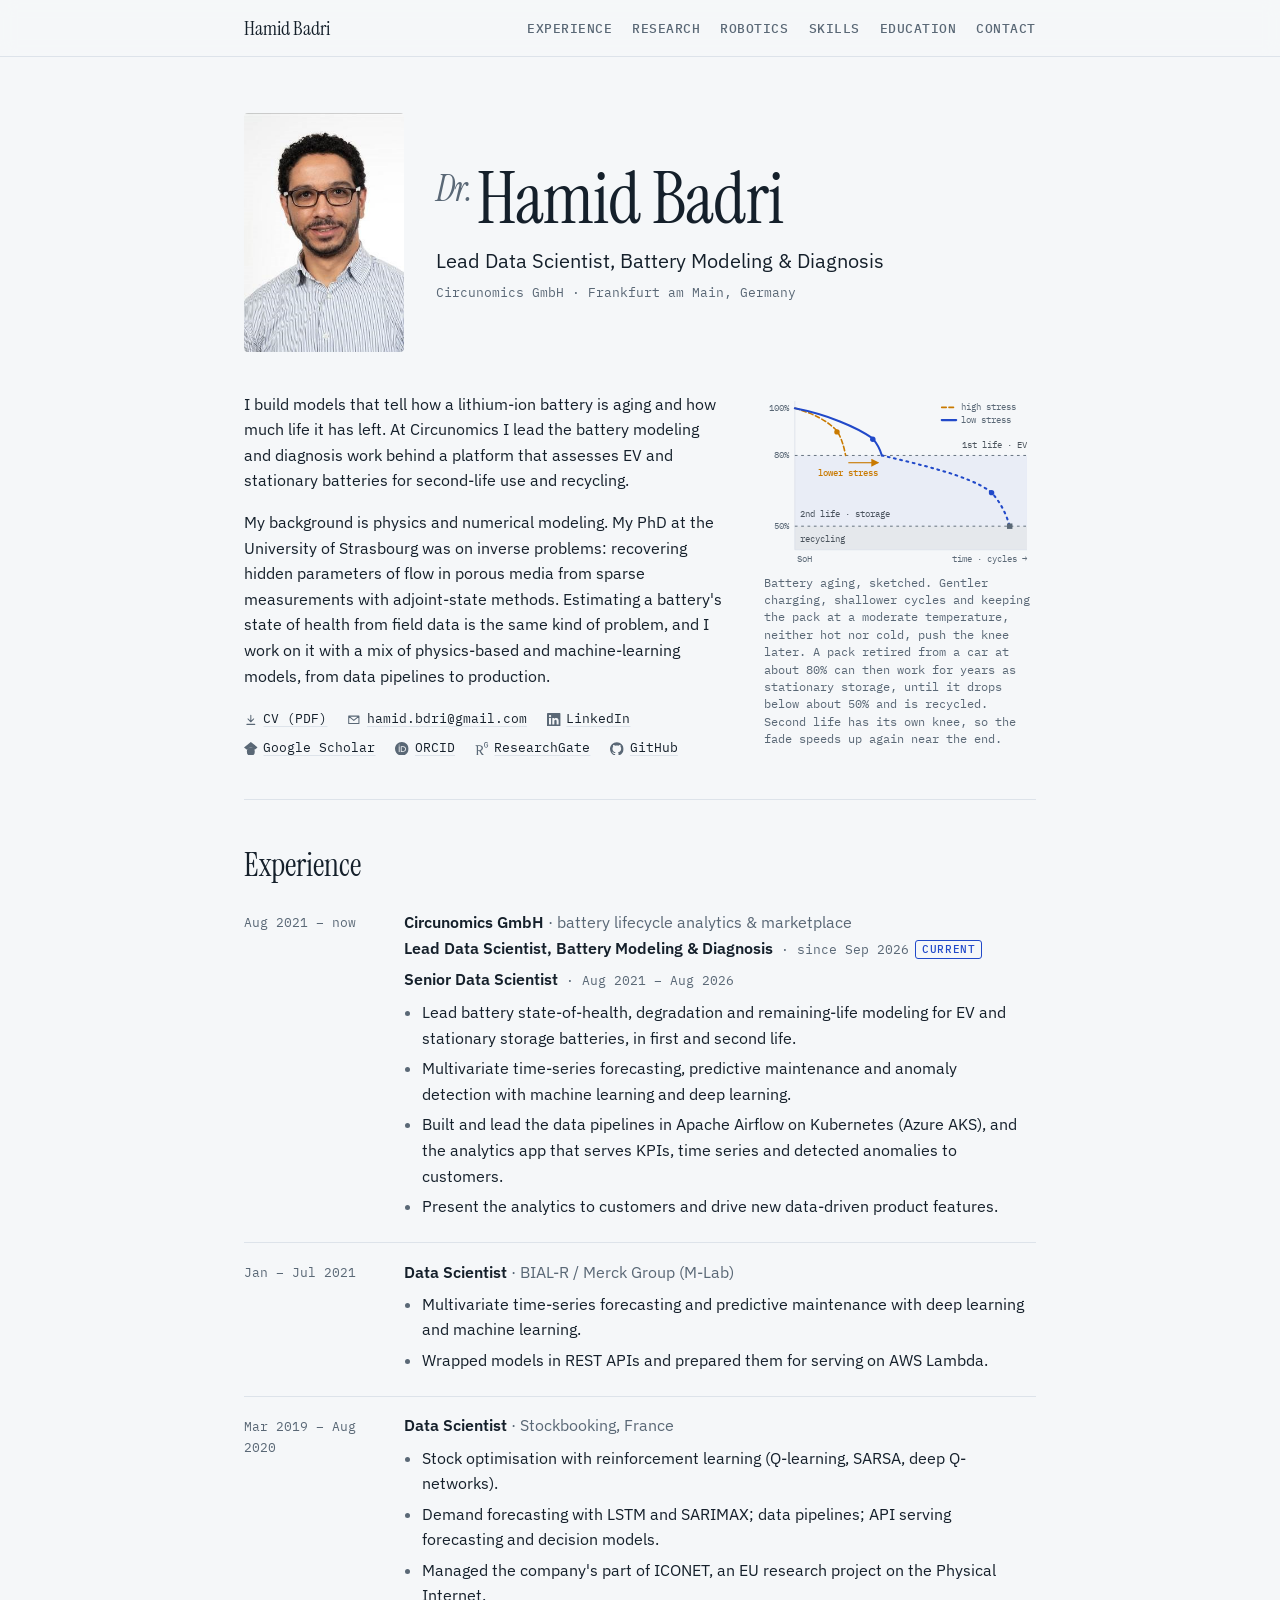
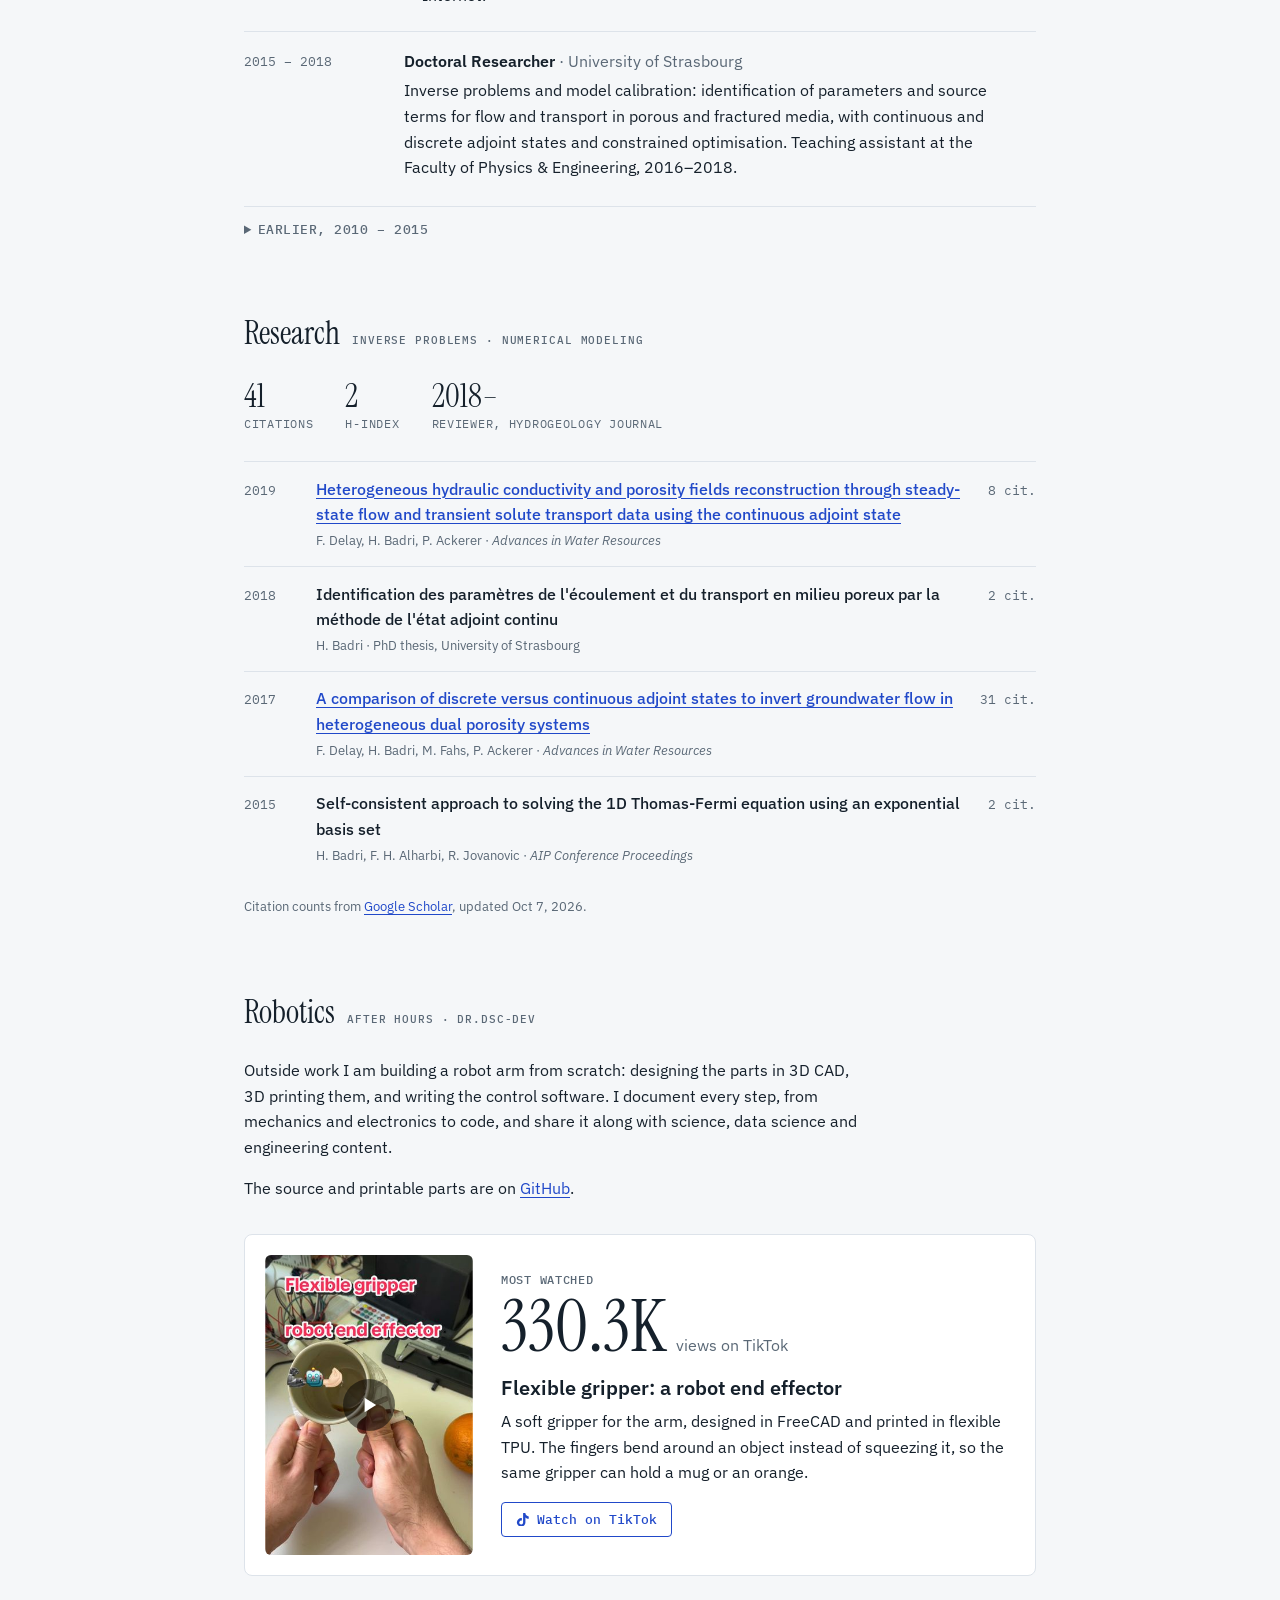
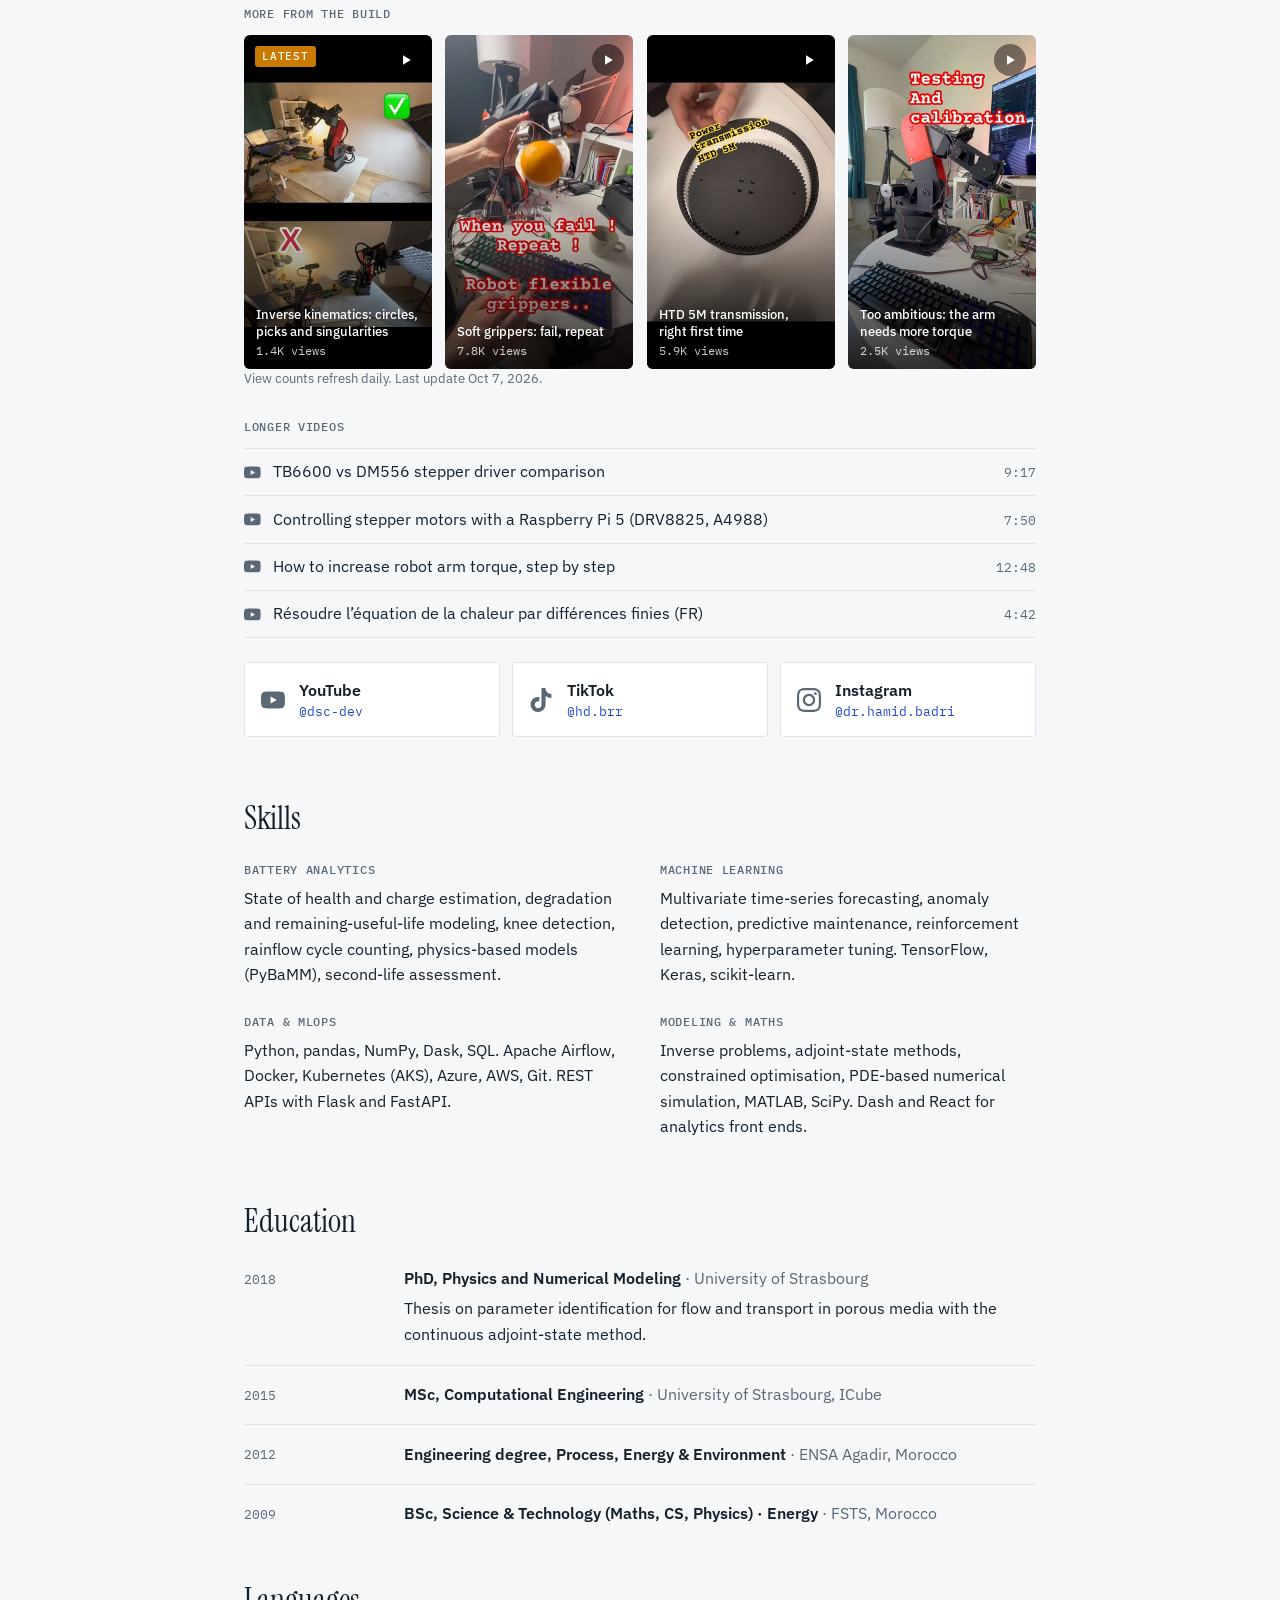
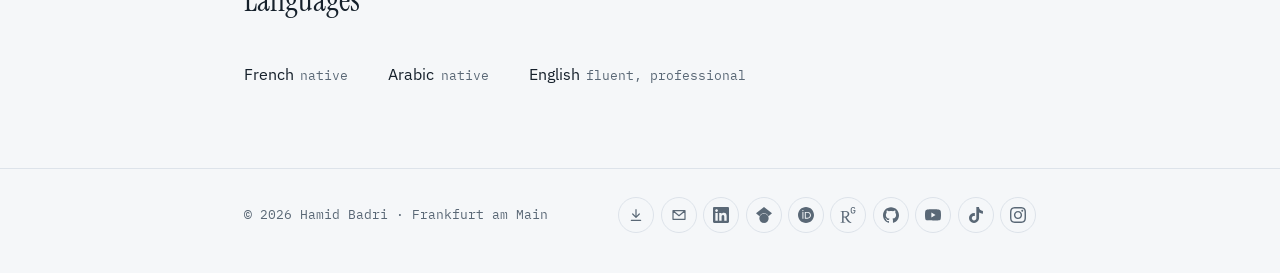
==== commit d52cc2f8: "Complete article structured data and add ORCID - Articles: full datePublished with time zone (from C" ====
--- a/index.html
+++ b/index.html
@@ -45,7 +45,7 @@
    "url": "https://hamidbdr.github.io/",
    "name": "Dr. Hamid Badri, Lead Data Scientist",
    "inLanguage": "en",
-   "dateModified": "2026-10-07",
+   "dateModified": "2026-10-07T12:00:00+02:00",
    "mainEntity": {
     "@id": "https://hamidbdr.github.io/#person"
    },
@@ -121,6 +121,7 @@
     "FreeCAD"
    ],
    "sameAs": [
+    "https://orcid.org/0000-0002-0485-9600",
     "https://www.linkedin.com/in/hamid-badri/",
     "https://scholar.google.com/citations?user=9fMwc-wAAAAJ",
     "https://www.researchgate.net/profile/Hamid-Badri",
@@ -128,57 +129,90 @@
     "https://www.youtube.com/@dsc-dev",
     "https://www.tiktok.com/@hd.brr",
     "https://www.instagram.com/dr.hamid.badri/"
-   ]
+   ],
+   "identifier": {
+    "@type": "PropertyValue",
+    "propertyID": "ORCID",
+    "value": "0000-0002-0485-9600"
+   }
   },
   {
    "@type": "ScholarlyArticle",
    "headline": "A comparison of discrete versus continuous adjoint states to invert groundwater flow in heterogeneous dual porosity systems",
-   "datePublished": "2017",
+   "datePublished": "2017-12-01T00:00:00+01:00",
    "sameAs": "https://doi.org/10.1016/j.advwatres.2017.09.022",
    "isPartOf": {
-    "@type": "Periodical",
-    "name": "Advances in Water Resources"
+    "@type": "PublicationVolume",
+    "volumeNumber": "110",
+    "isPartOf": {
+     "@type": "Periodical",
+     "name": "Advances in Water Resources",
+     "issn": "0309-1708"
+    }
    },
    "author": [
     {
      "@type": "Person",
-     "name": "F. Delay"
+     "name": "Frederick Delay"
     },
     {
      "@id": "https://hamidbdr.github.io/#person"
     },
     {
      "@type": "Person",
-     "name": "M. Fahs"
+     "name": "Marwan Fahs"
     },
     {
      "@type": "Person",
-     "name": "P. Ackerer"
-    }
-   ]
+     "name": "Philippe Ackerer"
+    }
+   ],
+   "url": "https://doi.org/10.1016/j.advwatres.2017.09.022",
+   "identifier": {
+    "@type": "PropertyValue",
+    "propertyID": "DOI",
+    "value": "10.1016/j.advwatres.2017.09.022"
+   },
+   "pageStart": "1",
+   "pageEnd": "18",
+   "image": "https://hamidbdr.github.io/assets/og-image.jpg"
   },
   {
    "@type": "ScholarlyArticle",
    "headline": "Heterogeneous hydraulic conductivity and porosity fields reconstruction through steady-state flow and transient solute transport data using the continuous adjoint state",
-   "datePublished": "2019",
+   "datePublished": "2019-05-01T00:00:00+02:00",
    "sameAs": "https://doi.org/10.1016/j.advwatres.2019.03.014",
    "isPartOf": {
-    "@type": "Periodical",
-    "name": "Advances in Water Resources"
+    "@type": "PublicationVolume",
+    "volumeNumber": "127",
+    "isPartOf": {
+     "@type": "Periodical",
+     "name": "Advances in Water Resources",
+     "issn": "0309-1708"
+    }
    },
    "author": [
     {
      "@type": "Person",
-     "name": "F. Delay"
+     "name": "Frederick Delay"
     },
     {
      "@id": "https://hamidbdr.github.io/#person"
     },
     {
      "@type": "Person",
-     "name": "P. Ackerer"
-    }
-   ]
+     "name": "Philippe Ackerer"
+    }
+   ],
+   "url": "https://doi.org/10.1016/j.advwatres.2019.03.014",
+   "identifier": {
+    "@type": "PropertyValue",
+    "propertyID": "DOI",
+    "value": "10.1016/j.advwatres.2019.03.014"
+   },
+   "pageStart": "148",
+   "pageEnd": "166",
+   "image": "https://hamidbdr.github.io/assets/og-image.jpg"
   },
   {
    "@type": "VideoObject",
@@ -190,7 +224,8 @@
    "url": "https://www.tiktok.com/@hd.brr/video/7497985056653249814",
    "author": {
     "@id": "https://hamidbdr.github.io/#person"
-   }
+   },
+   "embedUrl": "https://www.tiktok.com/embed/v2/7497985056653249814"
   },
   {
    "@type": "VideoObject",
@@ -258,6 +293,7 @@
   <symbol id="i-tiktok" viewBox="0 0 24 24"><path d="M12.525.02c1.31-.02 2.61-.01 3.91-.02.08 1.53.63 3.09 1.75 4.17 1.12 1.11 2.7 1.62 4.24 1.79v4.03c-1.44-.05-2.89-.35-4.2-.97-.57-.26-1.1-.59-1.62-.93-.01 2.92.01 5.84-.02 8.75-.08 1.4-.54 2.79-1.35 3.94-1.31 1.92-3.58 3.17-5.91 3.21-1.43.08-2.86-.31-4.08-1.03-2.02-1.19-3.44-3.37-3.65-5.71-.02-.5-.03-1-.01-1.49.18-1.9 1.12-3.72 2.58-4.96 1.66-1.44 3.98-2.13 6.15-1.72.02 1.48-.04 2.96-.04 4.44-.99-.32-2.15-.23-3.02.37-.63.41-1.11 1.04-1.36 1.75-.21.51-.15 1.07-.14 1.61.24 1.64 1.82 3.02 3.5 2.87 1.12-.01 2.19-.66 2.77-1.61.19-.33.4-.67.41-1.06.1-1.79.06-3.57.07-5.36.01-4.03-.01-8.05.02-12.07z"/></symbol>
   <symbol id="i-instagram" viewBox="0 0 24 24"><path d="M12 0C8.74 0 8.333.015 7.053.072 5.775.132 4.905.333 4.14.63c-.789.306-1.459.717-2.126 1.384S.935 3.35.63 4.14C.333 4.905.131 5.775.072 7.053.012 8.333 0 8.74 0 12s.015 3.667.072 4.947c.06 1.277.261 2.148.558 2.913.306.788.717 1.459 1.384 2.126.667.666 1.336 1.079 2.126 1.384.766.296 1.636.499 2.913.558C8.333 23.988 8.74 24 12 24s3.667-.015 4.947-.072c1.277-.06 2.148-.262 2.913-.558.788-.306 1.459-.718 2.126-1.384.666-.667 1.079-1.335 1.384-2.126.296-.765.499-1.636.558-2.913.06-1.28.072-1.687.072-4.947s-.015-3.667-.072-4.947c-.06-1.277-.262-2.149-.558-2.913-.306-.789-.718-1.459-1.384-2.126C21.319 1.347 20.651.935 19.86.63c-.765-.297-1.636-.499-2.913-.558C15.667.012 15.26 0 12 0zm0 2.16c3.203 0 3.585.016 4.85.071 1.17.055 1.805.249 2.227.415.562.217.96.477 1.382.896.419.42.679.819.896 1.381.164.422.36 1.057.413 2.227.057 1.266.07 1.646.07 4.85s-.015 3.585-.074 4.85c-.061 1.17-.256 1.805-.421 2.227-.224.562-.479.96-.899 1.382-.419.419-.824.679-1.38.896-.42.164-1.065.36-2.235.413-1.274.057-1.649.07-4.859.07-3.211 0-3.586-.015-4.859-.074-1.171-.061-1.816-.256-2.236-.421-.569-.224-.96-.479-1.379-.899-.421-.419-.69-.824-.9-1.38-.165-.42-.359-1.065-.42-2.235-.045-1.26-.061-1.649-.061-4.844 0-3.196.016-3.586.061-4.861.061-1.17.255-1.814.42-2.234.21-.57.479-.96.9-1.381.419-.419.81-.689 1.379-.898.42-.166 1.051-.361 2.221-.421 1.275-.045 1.65-.06 4.859-.06l.045.03zm0 3.678c-3.405 0-6.162 2.76-6.162 6.162 0 3.405 2.76 6.162 6.162 6.162 3.405 0 6.162-2.76 6.162-6.162 0-3.405-2.76-6.162-6.162-6.162zM12 16c-2.21 0-4-1.79-4-4s1.79-4 4-4 4 1.79 4 4-1.79 4-4 4zm7.846-10.405c0 .795-.646 1.44-1.44 1.44-.795 0-1.44-.646-1.44-1.44 0-.794.646-1.439 1.44-1.439.793-.001 1.44.645 1.44 1.439z"/></symbol>
   <symbol id="i-cv" viewBox="0 0 24 24"><path fill="none" stroke="currentColor" stroke-width="1.8" stroke-linecap="round" stroke-linejoin="round" d="M12 4v11 M7 10.5l5 5 5-5 M5 20h14"/></symbol>
+  <symbol id="i-orcid" viewBox="0 0 24 24"><path d="M12 0C5.37 0 0 5.37 0 12s5.37 12 12 12 12-5.37 12-12S18.63 0 12 0zM7.37 4.38c.53 0 .96.43.96.96s-.43.96-.96.96a.96.96 0 0 1 0-1.92zm-.72 3.04h1.44v10.03H6.65V7.42zm3.56 0h3.9c3.71 0 5.34 2.65 5.34 5.02 0 2.58-2.02 5.02-5.32 5.02h-3.92V7.42zm1.44 1.3v7.43h2.29c3.27 0 4.02-2.48 4.02-3.72 0-2.01-1.28-3.71-4.09-3.71h-2.22z"/></symbol>
   <symbol id="i-mail" viewBox="0 0 24 24"><path fill="none" stroke="currentColor" stroke-width="1.8" stroke-linejoin="round" d="M3 5.5h18v13H3z M3.5 6l8.5 7 8.5-7"/></symbol>
 </svg>
 
@@ -295,6 +331,7 @@
         <button class="copy" type="button" id="copy-email" data-email="hamid.bdri@gmail.com" title="Copy email address"><svg class="ico" aria-hidden="true"><use href="#i-mail"/></svg><span class="lbl-t">hamid.bdri@gmail.com</span></button>
         <a href="https://www.linkedin.com/in/hamid-badri/" target="_blank" rel="noopener"><svg class="ico" aria-hidden="true"><use href="#i-linkedin"/></svg><span class="lbl-t">LinkedIn</span></a>
         <a href="https://scholar.google.com/citations?user=9fMwc-wAAAAJ" target="_blank" rel="noopener"><svg class="ico" aria-hidden="true"><use href="#i-googlescholar"/></svg><span class="lbl-t">Google Scholar</span></a>
+        <a href="https://orcid.org/0000-0002-0485-9600" target="_blank" rel="noopener"><svg class="ico" aria-hidden="true"><use href="#i-orcid"/></svg><span class="lbl-t">ORCID</span></a>
         <a href="https://www.researchgate.net/profile/Hamid-Badri" target="_blank" rel="noopener"><svg class="ico" aria-hidden="true"><use href="#i-researchgate"/></svg><span class="lbl-t">ResearchGate</span></a>
         <a href="https://github.com/hamidbdr" target="_blank" rel="noopener"><svg class="ico" aria-hidden="true"><use href="#i-github"/></svg><span class="lbl-t">GitHub</span></a>
       </div>
@@ -561,6 +598,7 @@
       <a href="mailto:hamid.bdri@gmail.com" aria-label="Email" title="Email"><svg class="ico" aria-hidden="true"><use href="#i-mail"/></svg></a>
       <a href="https://www.linkedin.com/in/hamid-badri/" target="_blank" rel="noopener" aria-label="LinkedIn" title="LinkedIn"><svg class="ico" aria-hidden="true"><use href="#i-linkedin"/></svg></a>
       <a href="https://scholar.google.com/citations?user=9fMwc-wAAAAJ" target="_blank" rel="noopener" aria-label="Google Scholar" title="Google Scholar"><svg class="ico" aria-hidden="true"><use href="#i-googlescholar"/></svg></a>
+      <a href="https://orcid.org/0000-0002-0485-9600" target="_blank" rel="noopener" aria-label="ORCID" title="ORCID"><svg class="ico" aria-hidden="true"><use href="#i-orcid"/></svg></a>
       <a href="https://www.researchgate.net/profile/Hamid-Badri" target="_blank" rel="noopener" aria-label="ResearchGate" title="ResearchGate"><svg class="ico" aria-hidden="true"><use href="#i-researchgate"/></svg></a>
       <a href="https://github.com/hamidbdr" target="_blank" rel="noopener" aria-label="GitHub" title="GitHub"><svg class="ico" aria-hidden="true"><use href="#i-github"/></svg></a>
       <a href="https://www.youtube.com/@dsc-dev" target="_blank" rel="noopener" aria-label="YouTube" title="YouTube"><svg class="ico" aria-hidden="true"><use href="#i-youtube"/></svg></a>
